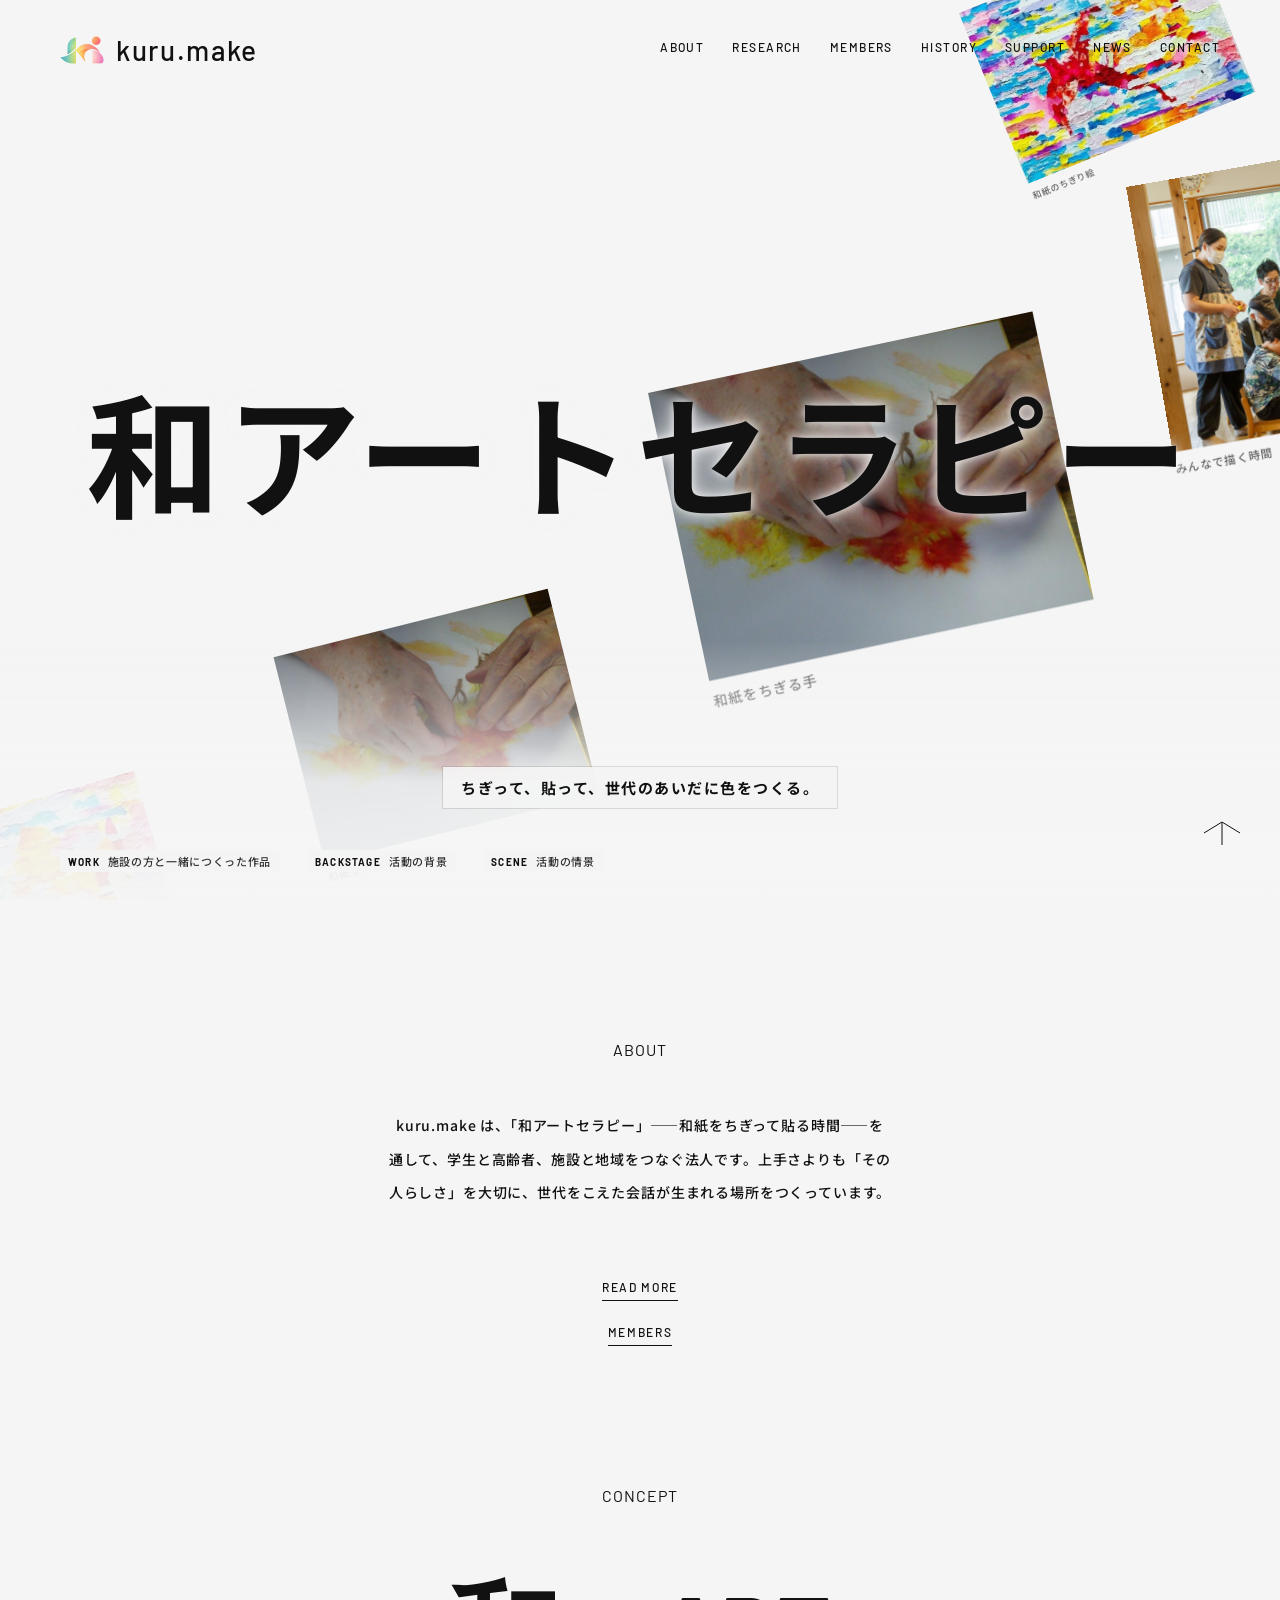
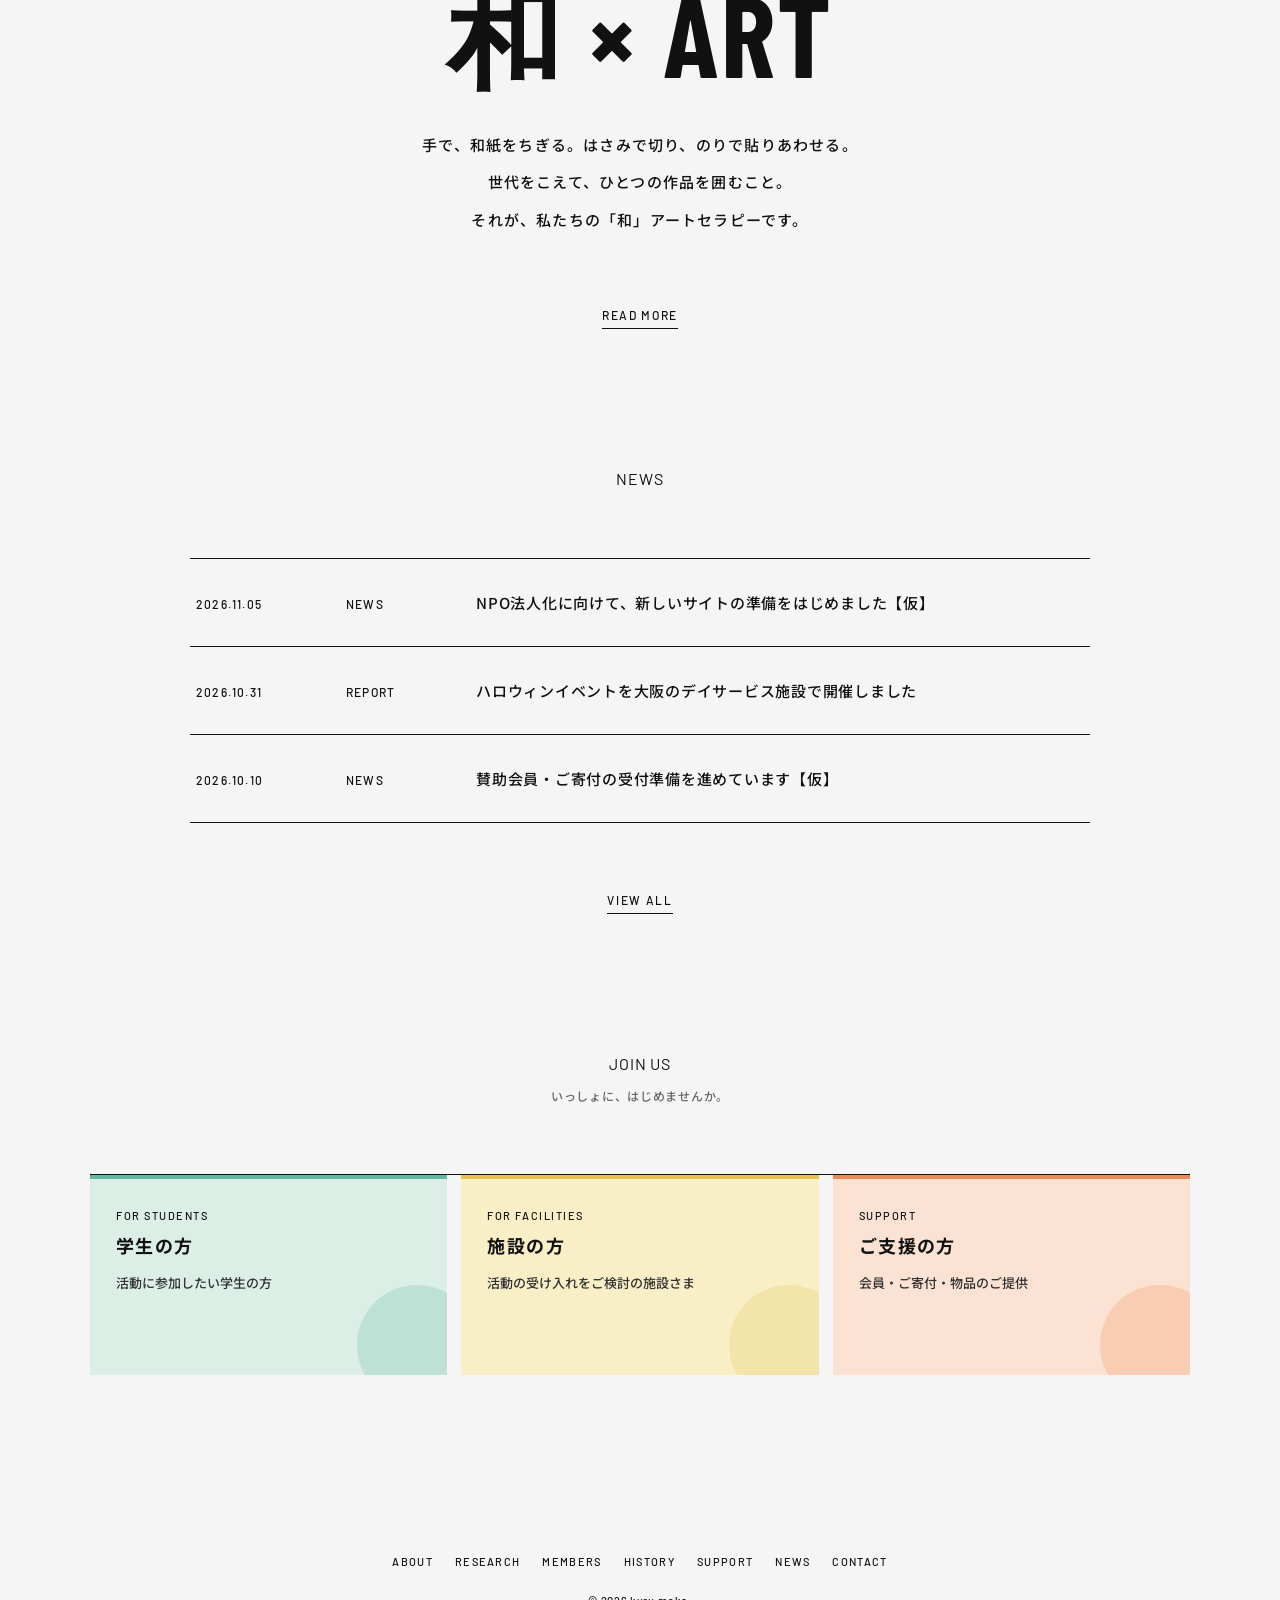
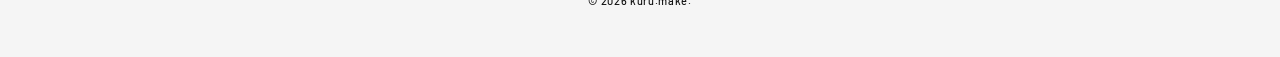
==== index.html @ 29e06da3 "トップ背景の流れる画像を3枚の写真に差し替え Co-Authored-By: Claude Sonnet 5.5 <noreply@anthropic.com>" ====
<!doctype html>
<html lang="ja">
<head>
<meta charset="utf-8">
<link rel="icon" href="assets/favicon.png" type="image/png">
<link rel="apple-touch-icon" href="assets/favicon.png">
<meta name="viewport" content="width=device-width,initial-scale=1">
<meta name="robots" content="noindex">
<title>kuru.make｜和アートセラピー</title>
<meta name="description" content="kuru.make（試作・別案）トップページ">
<link rel="preconnect" href="https://fonts.googleapis.com">
<link rel="preconnect" href="https://fonts.gstatic.com" crossorigin>
<link href="https://fonts.googleapis.com/css2?family=Barlow+Condensed:wght@700&family=Noto+Sans+JP:wght@400;500;700&family=Barlow:wght@400;500;700&display=swap" rel="stylesheet">
<link rel="stylesheet" href="about.css?v=48">
</head>
<body data-page="top">

<div class="intro" id="intro" aria-hidden="true"></div>

<section class="top">
  <div class="flow" id="flow" aria-hidden="true"></div>
  <h1 class="top-mark">和アートセラピー</h1>
  <p class="top-sub"><span class="nb">ちぎって、</span><span class="nb">貼って、</span><span class="nb">世代のあいだに色をつくる。</span></p>
  <ul class="kinds" aria-label="背景の写真について">
    <li><b>WORK</b>施設の方と一緒につくった作品</li>
    <li><b>BACKSTAGE</b>活動の背景</li>
    <li><b>SCENE</b>活動の情景</li>
  </ul>
</section>

<section class="blk">
  <h2 class="lab">ABOUT</h2>
  <p class="lead">kuru.make は、「和アートセラピー」――和紙をちぎって貼る時間――を通して、学生と高齢者、施設と地域をつなぐ法人です。上手さよりも「その人らしさ」を大切に、世代をこえた会話が生まれる場所をつくっています。</p>
  <a class="more" href="about.html">READ MORE</a><a class="more" href="members.html" style="margin-top:24px">MEMBERS</a>
</section>

<section class="blk">
  <h2 class="lab">CONCEPT</h2>
  <div class="concept"><div class="big">和 × ART</div>
    <p><span class="nb">手で、</span><span class="nb">和紙をちぎる。</span><span class="nb">はさみで切り、</span><span class="nb">のりで貼りあわせる。</span><br><span class="nb">世代をこえて、</span><span class="nb">ひとつの作品を囲むこと。</span><br><span class="nb">それが、</span><span class="nb">私たちの「和」アートセラピーです。</span></p></div>
  <a class="more" href="about.html#mani">READ MORE</a>
</section>

<section class="blk">
  <h2 class="lab">NEWS</h2>
  <ul class="rows" data-render="news" data-limit="3" style="margin-top:70px"></ul>
  <a class="more" href="news.html">VIEW ALL</a>
</section>

<section class="blk">
  <h2 class="lab">JOIN US</h2><p class="note">いっしょに、はじめませんか。</p>
  <ul class="joins">
    <li><a href="support.html?t=student#contact"><small>FOR STUDENTS</small><b>学生の方</b><p>活動に参加したい学生の方</p></a></li>
    <li><a href="support.html?t=facility#contact"><small>FOR FACILITIES</small><b>施設の方</b><p>活動の受け入れをご検討の施設さま</p></a></li>
    <li><a href="support.html"><small>SUPPORT</small><b>ご支援の方</b><p>会員・ご寄付・物品のご提供</p></a></li>
  </ul>
</section>

<script src="site.js?v=13"></script>
<script src="flow.js?v=4"></script>
<script>
// イントロ：文字がひとつずつ現れる（はじめの1回だけ。動きを減らす設定のときは出さない）
(function(){
  var el=document.getElementById('intro'),seen=false;
  try{seen=sessionStorage.getItem('km-intro')==='1'}catch(e){}
  if(seen||matchMedia('(prefers-reduced-motion:reduce)').matches){el.remove();return}
  var s='ART OF CONNECTING';
  el.innerHTML=s.split('').map(function(c,i){return '<span style="animation-delay:'+(i*0.06)+'s">'+(c===' '?'&nbsp;':c)+'</span>'}).join('');
  setTimeout(function(){el.classList.add('done');try{sessionStorage.setItem('km-intro','1')}catch(e){}},2000);
  setTimeout(function(){el.remove()},3000);
})();
</script>
</body>
</html>
---- about.css ----
/* pool-inc.net/about の構成・レイアウトを参考にしたオリジナル試作（文章・画像・ロゴは流用なし） */
:root{
  --bg:#f5f5f5; --ink:#111; --line:#111; --mute:#666;
  --en:"Barlow Condensed","Arial Narrow",sans-serif;
  --ja:"Noto Sans JP","Hiragino Sans",sans-serif;
  --lat:"Barlow","Helvetica Neue",Arial,sans-serif;
}
*{box-sizing:border-box;margin:0;padding:0}
html{scroll-behavior:smooth}
body{background:var(--bg);color:var(--ink);font-family:var(--ja);font-weight:500;-webkit-font-smoothing:antialiased}
a{color:inherit;text-decoration:none}
ul{list-style:none}
img{display:block}

/* header */
.hd{position:fixed;inset:0 0 auto 0;z-index:20;display:flex;align-items:center;justify-content:space-between;padding:28px 60px;pointer-events:none}
.hd>*{pointer-events:auto}
.hd-logo{display:flex;align-items:center;gap:12px;font-family:var(--lat);font-weight:500;font-size:28px;letter-spacing:.06em}
.hd-logo img{width:44px;height:44px;object-fit:contain}
.hd-nav{display:flex;gap:40px;font-family:var(--lat);font-size:12px;letter-spacing:.12em;transition:opacity .3s}
.hd-nav a{padding-bottom:6px;border-bottom:1px solid transparent}
.hd-nav a.is-on{border-color:var(--ink)}
.hd-nav .sub{margin-left:30px}
.hd-burger{display:none;width:40px;height:20px;background:none;border:0;position:relative;cursor:pointer}
.hd-burger i{position:absolute;left:0;right:0;height:1px;background:var(--ink);transition:transform .3s}
.hd-burger i:nth-child(1){top:4px}.hd-burger i:nth-child(2){top:12px}
.hd-burger[aria-expanded=true] i:nth-child(1){transform:translateY(4px) rotate(14deg)}
.hd-burger[aria-expanded=true] i:nth-child(2){transform:translateY(-4px) rotate(-14deg)}
.hd.scrolled .hd-nav{opacity:0;pointer-events:none}
.hd.scrolled .hd-burger{display:block}
.drawer{position:fixed;inset:0;z-index:15;background:var(--bg);display:flex;flex-direction:column;justify-content:center;align-items:center;gap:26px;font-family:var(--en);font-size:44px;letter-spacing:.06em}
.drawer[hidden]{display:none}

/* hero */
.hero{padding:210px 0 120px 210px;max-width:1400px}
.hero-en{font-family:var(--en);font-weight:700;font-size:clamp(64px,10vw,140px);line-height:1.05;letter-spacing:.02em}
.hero-ja{margin-top:56px;font-size:clamp(22px,2.6vw,36px);font-weight:700;line-height:1.95;letter-spacing:.06em}

/* manifesto + venn */
.mani{position:relative;display:flex;padding:60px 0 160px 210px;gap:40px}
.mani-text{width:min(520px,46%);font-size:15px;line-height:2.45;letter-spacing:.06em}
.mani-text p{margin-bottom:2.45em}
.mani-text .sign{margin-top:3em;font-family:var(--lat)}
.venn{position:sticky;top:18vh;align-self:flex-start;width:min(440px,36vw);margin-top:20px}
.venn svg{width:100%;height:auto;overflow:visible}
.c{fill:none;stroke:var(--ink);stroke-width:1;stroke-dasharray:1;stroke-dashoffset:1;transform-origin:center;transform-box:fill-box}
.t{font-family:var(--lat);font-size:11px;letter-spacing:.1em;fill:var(--ink);opacity:0}

/* blocks */
.blk{padding:100px 90px 40px}
.lab{font-family:var(--lat);font-weight:400;font-size:16px;letter-spacing:.06em;text-align:center}
.note{text-align:center;font-size:12px;color:var(--mute);margin-top:14px;letter-spacing:.06em}

.logos{max-width:900px;margin:70px auto 0;display:grid;grid-template-columns:repeat(4,1fr);gap:50px 20px}
.logos li{height:70px;display:flex;align-items:center;justify-content:center;text-align:center;font-weight:700;font-size:13px;line-height:1.6;letter-spacing:.05em}

.mem{margin:80px auto 0;max-width:1150px;display:grid;grid-template-columns:repeat(3,1fr);gap:70px 100px}
.ph{aspect-ratio:8/5;background:
  radial-gradient(circle at 28% 40%,var(--a) 0 22%,transparent 23%),
  radial-gradient(circle at 70% 60%,var(--b) 0 26%,transparent 27%),#e9e9e9}
.mem .ja{margin-top:34px;font-size:20px;letter-spacing:.08em;font-weight:400}
.mem .en{margin-top:8px;font-family:var(--lat);font-size:15px;letter-spacing:.06em}
.mem .role{margin-top:22px;font-family:var(--lat);font-size:11px}
.tags{margin-top:18px;display:flex;gap:8px;flex-wrap:wrap}
.tags span{background:#fff;padding:3px 6px;font-family:var(--lat);font-size:11px;letter-spacing:.06em}

.sub-lab{margin:120px 0 0;font-family:var(--lat);font-weight:400;font-size:13px;letter-spacing:.1em;text-align:center}
.adv{margin:50px auto 0;max-width:1150px;display:grid;grid-template-columns:repeat(3,1fr);gap:40px 100px}
.adv .ja{font-size:18px;font-weight:400;letter-spacing:.08em}
.adv .en{margin-top:6px;font-family:var(--lat);font-size:14px}
.adv .role{margin-top:14px;font-family:var(--lat);font-size:11px}

.ft{padding:140px 60px 50px;text-align:center;font-family:var(--lat);font-size:11px;letter-spacing:.06em}
.totop{position:fixed;right:40px;bottom:50px;z-index:10;color:var(--ink)}

/* tablet / phone */
@media (max-width:900px){
  .hd{padding:18px 20px}
  .hd-logo{font-size:22px}.hd-logo img{width:34px;height:34px}
  .hd-nav{display:none}.hd-burger{display:block}
  .hero{padding:140px 20px 70px}
  .hero-ja{margin-top:36px;line-height:1.9}
  .mani{display:block;padding:20px 20px 100px}
  .mani-text{width:100%;font-size:14px;line-height:2.3}
  .venn{position:sticky;top:auto;bottom:0;width:150px;height:auto;margin:0 0 0 auto;z-index:1;pointer-events:none;opacity:.9}
  .blk{padding:70px 20px 20px}
  .logos{grid-template-columns:repeat(2,1fr);gap:30px 10px;margin-top:40px}
  .mem{grid-template-columns:1fr;gap:50px;margin-top:50px}
  .adv{grid-template-columns:1fr;gap:30px}
  .totop{right:16px;bottom:24px}
}
@media (prefers-reduced-motion:reduce){html{scroll-behavior:auto}}

/* ===== 他ページ共通 ===== */
.page-head{padding:210px 0 70px 210px}
.page-head h1{font-family:var(--en);font-weight:700;font-size:clamp(56px,8vw,120px);line-height:1.05;letter-spacing:.02em}
.page-head p{margin-top:36px;font-size:clamp(16px,1.6vw,22px);font-weight:700;line-height:2;letter-spacing:.06em}
.wrap{padding:40px 90px 60px}
.lead{max-width:640px;margin:0 auto;text-align:center;font-size:14px;line-height:2.4;letter-spacing:.06em}

/* トップ：イントロ */
.intro{position:fixed;inset:0;z-index:50;background:var(--bg);display:flex;align-items:center;justify-content:center;transition:opacity .6s .2s,visibility 0s .8s}
.intro.done{opacity:0;visibility:hidden;pointer-events:none}
.intro span{font-family:var(--en);font-weight:700;font-size:clamp(28px,5vw,56px);letter-spacing:.12em;display:inline-block;opacity:0;transform:translateY(12px);animation:in .5s forwards}
@keyframes in{to{opacity:1;transform:none}}
.vis{margin:20px 90px 0;height:min(56vh,520px);background:
  radial-gradient(circle at 18% 30%,rgba(140,203,192,.9) 0 18%,transparent 19%),
  radial-gradient(circle at 42% 62%,rgba(236,226,140,.9) 0 20%,transparent 21%),
  radial-gradient(circle at 66% 36%,rgba(246,163,107,.9) 0 17%,transparent 18%),
  radial-gradient(circle at 84% 66%,rgba(243,161,179,.9) 0 19%,transparent 20%),#ececec}
.more{display:block;margin:60px auto 0;width:max-content;font-family:var(--lat);font-size:12px;letter-spacing:.14em;padding-bottom:6px;border-bottom:1px solid var(--ink)}

/* カード一覧（WORKS風） */
.filter{display:flex;gap:10px;justify-content:center;flex-wrap:wrap;margin-bottom:60px}
.filter button{background:none;border:0;font-family:var(--lat);font-size:12px;letter-spacing:.12em;padding:4px 10px;cursor:pointer;color:var(--mute);border-bottom:1px solid transparent}
.filter button.is-on{color:var(--ink);border-color:var(--ink)}
.cards{max-width:1150px;margin:0 auto;display:grid;grid-template-columns:repeat(3,1fr);gap:70px 60px}
.card[hidden]{display:none}
.card .c-t{margin-top:24px;font-size:16px;font-weight:500;letter-spacing:.06em;line-height:1.7}
.c-m{margin-top:8px;font-size:12px;color:var(--mute);letter-spacing:.06em;line-height:1.7}
.card .tags{margin-top:14px}

/* お知らせ（ブログ風の行） */
.rows{max-width:900px;margin:0 auto;border-top:1px solid var(--ink)}
.rows li{border-bottom:1px solid var(--ink)}
.rows a{display:grid;grid-template-columns:130px 110px 1fr;gap:20px;padding:30px 6px;align-items:baseline;font-size:15px;letter-spacing:.05em;line-height:1.8}
.n-d,.n-c{font-family:var(--lat);font-size:12px;letter-spacing:.1em}
.rows a:hover .n-t{text-decoration:underline;text-underline-offset:5px}

/* レポート */
.reps{max-width:1000px;margin:0 auto;display:grid;gap:80px}
.rep a{display:grid;grid-template-columns:1fr 1fr;gap:50px;align-items:center}
.rep .c-t{margin-top:10px;font-size:20px;font-weight:500;letter-spacing:.06em;line-height:1.6}
.rep-x{margin-top:18px;font-size:13px;line-height:2.1;letter-spacing:.05em}

/* SUPPORT：色帯＋アコーディオン */
.strip{display:flex;gap:40px;overflow-x:auto;padding:0 90px 20px;scroll-snap-type:x proximity;scrollbar-width:none}
.strip::-webkit-scrollbar{display:none}
.strip .ph{flex:0 0 clamp(240px,28vw,380px);aspect-ratio:3/2;scroll-snap-align:start}
.strip .ph:nth-child(even){margin-top:50px}
.acc{max-width:1010px;margin:70px auto 0;border-top:1px solid var(--ink)}
.acc>li{border-bottom:1px solid var(--ink)}
.acc-h{width:100%;display:flex;justify-content:space-between;align-items:center;background:none;border:0;padding:52px 0;font:inherit;font-size:16px;letter-spacing:.08em;text-align:left;cursor:pointer;color:var(--ink)}
.acc-h i{position:relative;width:40px;height:40px;flex:none}
.acc-h i:before,.acc-h i:after{content:"";position:absolute;left:0;right:0;top:50%;height:1px;background:var(--ink);transition:transform .3s}
.acc-h i:after{transform:rotate(90deg)}
.is-open .acc-h i:after{transform:rotate(0)}
.acc-b{display:grid;grid-template-rows:0fr;transition:grid-template-rows .35s}
.acc-b>div{overflow:hidden}
.is-open .acc-b{grid-template-rows:1fr}
.acc-b p{padding:0 0 50px;font-size:14px;line-height:2.3;letter-spacing:.06em;max-width:760px}
.acc-b dl{display:grid;grid-template-columns:120px 1fr;gap:10px 20px;padding:0 0 50px;font-size:14px;line-height:2}
.acc-b dt{font-family:var(--lat);font-size:12px;letter-spacing:.1em}

/* CONTACT */
.chero{height:min(52vh,480px);background:
  radial-gradient(circle at 20% 70%,rgba(140,203,192,.85) 0 22%,transparent 23%),
  radial-gradient(circle at 50% 40%,rgba(236,226,140,.85) 0 24%,transparent 25%),
  radial-gradient(circle at 78% 65%,rgba(243,161,179,.85) 0 22%,transparent 23%),#ececec}
.info{max-width:900px;margin:0 auto;padding:100px 0 40px}
.info dl{display:grid;grid-template-columns:200px 1fr;gap:34px 20px;font-size:14px;line-height:2;letter-spacing:.06em}
.info dt{font-size:13px}
.map{margin:60px auto 0;max-width:1180px;height:360px;background:#e4e4e4;display:flex;align-items:center;justify-content:center;font-family:var(--lat);font-size:12px;letter-spacing:.12em;color:var(--mute)}
.form{max-width:760px;margin:0 auto;padding:110px 0 40px}
.form label{display:block;margin-top:40px;font-size:13px;letter-spacing:.08em}
.form input,.form select,.form textarea{display:block;width:100%;margin-top:12px;padding:14px 0;background:none;border:0;border-bottom:1px solid var(--ink);font:inherit;font-size:15px;color:var(--ink);border-radius:0}
.form textarea{height:170px;resize:vertical}
.form button{display:block;margin:60px auto 0;background:var(--ink);color:#fff;border:0;padding:18px 80px;font:inherit;font-size:13px;letter-spacing:.14em;cursor:pointer}
.form .fn{margin-top:20px;text-align:center;font-size:12px;color:var(--mute)}

@media (max-width:900px){
  .page-head{padding:130px 20px 40px}
  .wrap{padding:20px 20px 40px}
  .vis{margin:10px 20px 0;height:40vh}
  .cards{grid-template-columns:1fr;gap:50px}
  .rows a{grid-template-columns:1fr auto;gap:6px 14px;padding:22px 2px}
  .n-t{grid-column:1/-1}
  .rep a{grid-template-columns:1fr;gap:20px}
  .strip{padding:0 20px 20px;gap:20px}
  .acc-h{padding:32px 0;font-size:15px}
  .acc-b dl{grid-template-columns:1fr}
  .info{padding:60px 0 20px}.info dl{grid-template-columns:1fr;gap:4px}.info dd{margin-bottom:22px}
  .map{height:240px}
}

/* ===== TOP：背景に流れる写真 ===== */
.top{position:relative;height:100vh;min-height:560px;overflow:hidden}
.flow{position:absolute;inset:0}
.fl{position:absolute;left:0;top:0;width:clamp(200px,24vw,340px);will-change:transform;transform-origin:center}
.fl .ph,.fl img{width:100%;aspect-ratio:4/3;object-fit:cover;display:block}
.fl img{background:#e9e9e9}
.fl figcaption{margin-top:8px;font-size:11px;letter-spacing:.08em;color:var(--mute)}
.fl-tag{position:absolute;left:8px;top:8px;font-family:var(--lat);font-size:10px;letter-spacing:.14em;background:#fff;padding:2px 6px}
.fl-scene{width:clamp(220px,27vw,380px)}
.fl-backstage{width:clamp(170px,20vw,280px)}
.top-mark{position:absolute;left:0;right:0;top:50%;transform:translateY(-50%);text-align:center;z-index:2;
  font-family:var(--lat);font-weight:700;font-size:clamp(56px,13.5vw,200px);line-height:1;letter-spacing:.01em;pointer-events:none}
.top-mark span{color:#f26a45}
.top-sub{position:absolute;left:0;right:0;bottom:92px;text-align:center;z-index:2;font-size:clamp(12px,1.2vw,15px);font-weight:700;letter-spacing:.1em;padding:0 20px}
.kinds{position:absolute;left:60px;bottom:28px;z-index:2;display:flex;gap:28px;flex-wrap:wrap;font-size:11px;letter-spacing:.06em;color:var(--mute)}
.kinds b{display:inline-block;margin-right:8px;font-family:var(--lat);font-size:10px;letter-spacing:.12em;color:var(--ink)}
.top+.blk{padding-top:140px}
.blk .more{margin-top:70px}
@media (max-width:900px){
  .kinds{left:20px;right:20px;bottom:20px;gap:6px 18px}
  .top-sub{bottom:100px}
}
.lab+.lead{margin-top:50px}
/* TOPの大見出しを和文に */
.top-mark{font-family:var(--ja);font-weight:700;font-size:clamp(36px,10.5vw,150px);letter-spacing:.04em}

/* ===== 追加：ナビ・目次・仲間・研究・あゆみ・活動の流れ ===== */
.hd-nav{gap:26px}.hd-nav .sub{margin-left:0}.hd-nav .sub:first-of-type{margin-left:18px}
.toc{max-width:1150px;margin:0 auto 40px;padding:0 90px;display:grid;grid-template-columns:repeat(3,1fr);border-top:1px solid var(--ink)}
.toc a{display:flex;align-items:baseline;gap:12px;padding:22px 6px;border-bottom:1px solid var(--ink);font-family:var(--lat);font-size:13px;letter-spacing:.1em;flex-wrap:wrap}
.toc a b{font-weight:500;font-size:11px}.toc a small{font-family:var(--ja);font-size:12px;color:var(--mute);margin-left:auto}
.toc a:hover{background:#fff}
.msec{padding-top:110px}
.msec .more{margin-top:40px}

.offs{max-width:1150px;margin:70px auto 0;border-top:1px solid var(--ink)}
.off{display:grid;grid-template-columns:340px 1fr;gap:60px;padding:56px 0;border-bottom:1px solid var(--ink)}
.off-ph img,.off-ph .portrait{width:100%;aspect-ratio:4/5;object-fit:cover;background:#e9e9e9}
.portrait{position:relative;display:block}
.portrait .req{position:absolute;inset:auto 0 0 0;padding:14px;background:rgba(255,255,255,.82);font-family:var(--lat);font-size:11px;letter-spacing:.1em;line-height:1.7;text-align:center}
.portrait .req b{display:inline-block;margin-top:4px;padding:1px 8px;background:var(--ink);color:#fff;font-weight:500}
.off-role{font-family:var(--lat);font-size:12px;letter-spacing:.12em}
.off-role span{display:inline-block;margin-right:12px;padding:3px 10px;background:var(--ink);color:#fff;font-family:var(--ja);font-weight:700;letter-spacing:.1em}
.off-name{margin-top:22px;font-size:clamp(26px,3vw,38px);font-weight:700;letter-spacing:.1em;line-height:1.3}
.off-name small{display:block;margin-top:8px;font-size:12px;font-weight:500;color:var(--mute);letter-spacing:.14em}
.off-aff{margin-top:16px;font-size:13px;color:var(--mute);line-height:1.9;letter-spacing:.05em}
.off-bio{margin-top:28px;font-size:14px;line-height:2.2;letter-spacing:.05em}
.off-bio p+p{margin-top:.6em}
.off-msg{margin-top:28px;padding:20px 24px;background:#fff;font-size:14px;line-height:2.1;letter-spacing:.05em}
.off-msg b{display:block;margin-bottom:6px;font-family:var(--lat);font-size:11px;letter-spacing:.14em}
.off-st{margin-top:18px;display:flex;gap:10px;flex-wrap:wrap}
.off-st span{padding:3px 10px;border:1px dashed #c0392b;color:#c0392b;font-size:11px;letter-spacing:.06em}
.off-lead .off-name{font-size:clamp(32px,3.8vw,48px)}

.facs{max-width:1150px;margin:70px auto 0;display:grid;grid-template-columns:repeat(3,1fr);gap:60px}
.fac .ph,.fac img{width:100%;aspect-ratio:3/2;object-fit:cover}
.fac-k{margin-top:22px;font-family:var(--lat);font-size:11px;letter-spacing:.12em}
.fac h3{margin-top:8px;font-size:17px;font-weight:700;line-height:1.6;letter-spacing:.06em}
.fac-m{margin-top:8px;font-size:12px;color:var(--mute);letter-spacing:.05em}
.fac-n{margin-top:14px;font-size:13px;line-height:2;letter-spacing:.05em}

.stus{max-width:1150px;margin:70px auto 0;display:grid;grid-template-columns:repeat(5,1fr);gap:50px 30px}
.stu{text-align:center}
.stu .av{display:flex;align-items:center;justify-content:center;width:110px;height:110px;margin:0 auto;border-radius:50%;object-fit:cover;
  background:radial-gradient(circle at 30% 35%,var(--a) 0 40%,transparent 41%),radial-gradient(circle at 70% 65%,var(--b) 0 45%,transparent 46%),#eee;
  font-family:var(--lat);font-weight:700;font-size:26px;letter-spacing:.06em}
.stu h3{margin-top:20px;font-size:17px;font-weight:700;letter-spacing:.1em}
.stu-u{margin-top:6px;font-size:11px;color:var(--mute);line-height:1.7}
.stu-f{margin-top:12px}.stu-f span{padding:2px 8px;background:#fff;font-size:11px;letter-spacing:.06em}
.stu-w{margin-top:12px;font-size:12px;line-height:1.9;color:#333;letter-spacing:.04em}

/* 研究・実績 */
.facts{max-width:1000px;margin:60px auto 0;display:grid;gap:0;border-top:1px solid var(--ink)}
.facts dl{display:grid;grid-template-columns:160px 1fr;gap:20px;padding:26px 4px;border-bottom:1px solid var(--ink);font-size:14px;line-height:2.1;letter-spacing:.05em}
.facts dt{font-family:var(--lat);font-size:12px;letter-spacing:.12em;padding-top:3px}
.efx{max-width:1000px;margin:60px auto 0;display:grid;grid-template-columns:repeat(2,1fr);gap:50px 60px}
.efx li b{display:block;font-size:17px;letter-spacing:.06em;line-height:1.7}
.efx li p{margin-top:10px;font-size:13px;line-height:2.1;letter-spacing:.05em}
.efx li i{display:block;font:700 12px var(--lat);letter-spacing:.14em;margin-bottom:10px;font-style:normal}
.callout{max-width:1000px;margin:80px auto 0;padding:34px 38px;background:#fff;font-size:14px;line-height:2.3;letter-spacing:.05em}
.callout b{font-size:16px}
.nums{max-width:1000px;margin:60px auto 0;display:grid;grid-template-columns:repeat(4,1fr);border-top:1px solid var(--ink);border-bottom:1px solid var(--ink)}
.nums li{padding:34px 10px;text-align:center;border-left:1px solid var(--ink)}
.nums li:first-child{border-left:0}
.nums b{display:block;font:700 60px/1 var(--en);letter-spacing:.02em}
.nums span{display:block;margin-top:12px;font-size:12px;letter-spacing:.06em}
.nums small{display:block;margin-top:4px;font-size:10px;color:var(--mute)}
.paper{max-width:1000px;margin:60px auto 0;font-size:14px;line-height:2.1;letter-spacing:.05em}
.paper a{border-bottom:1px solid var(--ink)}
.tbl{max-width:1000px;margin:60px auto 0;border-collapse:collapse;width:100%;font-size:14px}
.tbl th,.tbl td{padding:22px 8px;border-bottom:1px solid var(--ink);text-align:left;letter-spacing:.05em;line-height:1.8}
.tbl th{font-family:var(--lat);font-size:11px;letter-spacing:.12em;font-weight:500}
.tbl thead th{border-top:1px solid var(--ink)}

/* 活動の流れ・声・あゆみ */
.flowsteps{max-width:1150px;margin:70px auto 0;display:grid;grid-template-columns:repeat(4,1fr);border-top:1px solid var(--ink)}
.flowsteps li{padding:34px 26px 40px 0;border-bottom:1px solid var(--ink)}
.flowsteps i{display:block;font:700 44px/1 var(--en);font-style:normal}
.flowsteps b{display:block;margin-top:18px;font-size:17px;letter-spacing:.1em}
.flowsteps p{margin-top:10px;font-size:13px;line-height:2.1;letter-spacing:.05em}
.voices{max-width:1150px;margin:70px auto 0;display:grid;grid-template-columns:repeat(3,1fr);gap:60px}
.voices blockquote{font-size:15px;line-height:2.2;letter-spacing:.05em;font-weight:500}
.voices cite{display:block;margin-top:16px;font-style:normal;font-size:12px;color:var(--mute);letter-spacing:.06em}
.voices .vl{display:block;margin-bottom:14px;font:700 11px var(--lat);letter-spacing:.14em}
.ptabs{display:flex;gap:10px;justify-content:center;flex-wrap:wrap;margin:60px 0 10px}
.ptabs button{background:none;border:0;border-bottom:1px solid transparent;padding:6px 14px;font:inherit;font-size:15px;letter-spacing:.1em;color:var(--mute);cursor:pointer}
.ptabs button small{display:block;font-family:var(--lat);font-size:10px;letter-spacing:.12em}
.ptabs button.is-on{color:var(--ink);border-color:var(--ink)}
.pmonths{max-width:900px;margin:40px auto 0;border-top:1px solid var(--ink)}
.pmonths li{display:grid;grid-template-columns:90px 90px 1fr;gap:20px;padding:30px 6px;border-bottom:1px solid var(--ink);align-items:baseline}
.pmonths .pm{font:700 28px/1 var(--en)}
.pmonths .pt{font-family:var(--lat);font-size:11px;letter-spacing:.1em}
.pmonths strong{display:block;font-size:16px;letter-spacing:.06em}
.pmonths p{margin-top:8px;font-size:13px;line-height:2;color:#333;letter-spacing:.04em}
.joins{max-width:1150px;margin:70px auto 0;display:grid;grid-template-columns:repeat(3,1fr);border-top:1px solid var(--ink)}
.joins a{display:block;padding:34px 24px 40px 0;border-bottom:1px solid var(--ink)}
.joins small{font-family:var(--lat);font-size:11px;letter-spacing:.14em}
.joins b{display:block;margin-top:10px;font-size:18px;letter-spacing:.08em}
.joins p{margin-top:10px;font-size:13px;line-height:2;color:#333}
.joins a:hover{background:#fff}
.concept{max-width:900px;margin:70px auto 0;text-align:center}
.concept .big{font:700 clamp(54px,9vw,120px)/1 var(--en);letter-spacing:.02em}
.concept p{margin-top:36px;font-size:15px;line-height:2.5;letter-spacing:.08em}
.sym{max-width:900px;margin:70px auto 0;display:grid;grid-template-columns:200px 1fr;gap:50px;align-items:center}
.sym img{width:200px;height:auto}
.sym p{font-size:14px;line-height:2.3;letter-spacing:.05em}
.fsec{display:none;margin-top:40px;padding:30px 0 0;border-top:1px solid var(--ink)}
.fsec.on{display:block}
.fsec h3{font-size:14px;letter-spacing:.1em;font-weight:700}
.form .row2{display:grid;grid-template-columns:1fr 1fr;gap:0 30px}
.form .chk{display:flex;flex-wrap:wrap;gap:12px 24px;margin-top:14px;font-size:14px}
.form .chk label{margin:0;display:flex;align-items:center;gap:8px;font-size:14px;letter-spacing:.04em}
.form .chk input{display:inline-block;width:auto;margin:0;padding:0}
.form .agree{display:flex;align-items:center;gap:10px;margin-top:40px;font-size:13px}
.form .agree input{width:auto;margin:0;display:inline-block}
.form .priv{margin-top:40px;padding:22px 24px;background:#fff;font-size:12px;line-height:2;color:#333}
.ft .fl2{display:flex;gap:22px;justify-content:center;flex-wrap:wrap;margin-bottom:26px;font-size:11px;letter-spacing:.12em}

@media (max-width:900px){
  .toc{padding:0 20px;grid-template-columns:1fr}
  .msec{padding-top:70px}
  .off{grid-template-columns:1fr;gap:26px;padding:40px 0}
  .off-ph{max-width:300px}
  .facs{grid-template-columns:1fr;gap:44px;margin-top:44px}
  .stus{grid-template-columns:repeat(2,1fr);gap:40px 10px;margin-top:44px}
  .efx{grid-template-columns:1fr;gap:36px}
  .facts dl{grid-template-columns:1fr;gap:2px}
  .nums{grid-template-columns:repeat(2,1fr)}.nums li:nth-child(3){border-left:0}.nums li:nth-child(n+3){border-top:1px solid var(--ink)}
  .tbl{font-size:12px}
  .flowsteps{grid-template-columns:1fr 1fr}
  .voices{grid-template-columns:1fr;gap:40px}
  .pmonths li{grid-template-columns:60px 1fr;gap:6px 12px}.pmonths li>div{grid-column:1/-1}
  .joins{grid-template-columns:1fr}
  .sym{grid-template-columns:1fr;gap:20px}.sym img{width:130px}
  .form .row2{grid-template-columns:1fr}
}

.off-duty{margin-top:26px;padding-top:22px;border-top:1px solid var(--ink)}
.off-duty b{display:block;font-family:var(--lat);font-size:11px;letter-spacing:.14em;margin-bottom:10px}
.off-duty ul{list-style:none}
.off-duty li{position:relative;padding-left:1.3em;font-size:14px;line-height:2.1;letter-spacing:.05em}
.off-duty li:before{content:"";position:absolute;left:.2em;top:1.05em;width:6px;height:6px;border-radius:50%;background:var(--ink)}

.off-paper{margin-top:22px;padding:18px 22px;background:#fff;font-size:13px;line-height:2;letter-spacing:.04em}
.off-paper b{display:block;font-family:var(--lat);font-size:11px;letter-spacing:.14em;margin-bottom:6px}
.off-paper a{display:block;border-bottom:1px solid var(--ink);padding-bottom:6px}
.off-paper a span{display:inline-block;margin-left:10px;font-family:var(--lat);font-size:11px;letter-spacing:.1em}

/* ===== 四季の色（ロゴの淡い四季色）：JOIN US・目次のハイライト ===== */
:root{--sp:#dcefe7;--sp2:#bfe3d6;--su:#f8efc6;--su2:#f1e08f;--au:#fbe2d2;--au2:#f6c3a2;--wi:#f9e0ea;--wi2:#f2b9d0}
.joins{gap:0}
.joins li{border-left:0}
.joins a{position:relative;padding:34px 24px 42px;background:var(--c);transition:background .5s,transform .5s;overflow:hidden}
.joins a:before{content:"";position:absolute;left:0;top:0;right:0;height:4px;background:var(--h)}
.joins a:after{content:"";position:absolute;right:-30px;bottom:-30px;width:120px;height:120px;border-radius:50%;background:var(--h);opacity:.25;transition:transform .6s,opacity .6s}
.joins a:hover{background:var(--c2)}
.joins a:hover:after{transform:scale(1.5);opacity:.4}
.joins li:nth-child(1) a{--c:var(--sp);--c2:var(--sp2);--h:#63b8a5}
.joins li:nth-child(2) a{--c:var(--su);--c2:var(--su2);--h:#e2c350}
.joins li:nth-child(3) a{--c:var(--au);--c2:var(--au2);--h:#ee8a56}
.joins li:nth-child(4) a{--c:var(--wi);--c2:var(--wi2);--h:#e98cb5}
.joins small,.joins b,.joins p{position:relative;z-index:1}
.toc a:nth-child(4n+1):hover{background:var(--sp)}
.toc a:nth-child(4n+2):hover{background:var(--su)}
.toc a:nth-child(4n+3):hover{background:var(--au)}
.toc a:nth-child(4n):hover{background:var(--wi)}
@media (max-width:900px){.joins{gap:12px}}

/* ===== TOP：流れる写真の上でも読めるように、文字の下地をつくる ===== */
.top:after{content:"";position:absolute;left:0;right:0;bottom:0;height:min(34vh,260px);z-index:1;pointer-events:none;
  background:linear-gradient(180deg,rgba(245,245,245,0),rgba(245,245,245,.88) 55%,rgba(245,245,245,.96))}
.top-sub{z-index:3;left:50%;right:auto;transform:translateX(-50%);width:max-content;max-width:calc(100% - 32px);padding:8px 18px;
  background:rgba(245,245,245,.92);box-shadow:0 0 0 1px rgba(17,17,17,.12);text-align:center;line-height:1.7}
.kinds{z-index:3}
.kinds li{padding:3px 8px;background:rgba(245,245,245,.94)}
.kinds{color:#333}
.top-mark{text-shadow:0 0 24px rgba(245,245,245,.95),0 0 8px rgba(245,245,245,.9)}
@media (max-width:900px){
  .top-sub{bottom:112px;font-size:12px;white-space:normal;width:auto;left:16px;right:16px;transform:none;padding:8px 12px}
  .kinds{gap:6px 6px}
  .kinds li{font-size:10.5px}
}

/* ===== 整理：2項目の目次／あゆみの季節色／SYMBOL の整え ===== */
.toc2{grid-template-columns:repeat(2,1fr);max-width:760px}
.toc2 a{padding:26px 8px}
.hd-nav{gap:38px}
.hd-nav .sub{margin-left:0}

/* HISTORY：季節ごとの色 */
.ptabs button{border:1px solid transparent;border-radius:99px;padding:8px 18px;transition:background .4s,color .4s}
.ptabs button[data-s=spring]{--c:var(--sp);--h:#63b8a5}.ptabs button[data-s=summer]{--c:var(--su);--h:#e2c350}
.ptabs button[data-s=autumn]{--c:var(--au);--h:#ee8a56}.ptabs button[data-s=winter]{--c:var(--wi);--h:#e98cb5}
.ptabs button[data-s=plum]{--c:#e4e8f8;--h:#9aa9dd}
.ptabs button{background:var(--c);color:var(--ink)}
.ptabs button.is-on{background:var(--c);border-color:var(--h);box-shadow:inset 0 -4px 0 var(--h)}
.ptabs button:not(.is-on){opacity:.62}
.ptabs button:hover{opacity:1}
.pmonths[data-s=spring]{--c:var(--sp);--h:#63b8a5}.pmonths[data-s=summer]{--c:var(--su);--h:#e2c350}
.pmonths[data-s=autumn]{--c:var(--au);--h:#ee8a56}.pmonths[data-s=winter]{--c:var(--wi);--h:#e98cb5}
.pmonths[data-s=plum]{--c:#e4e8f8;--h:#9aa9dd}
.pmonths{border-top:4px solid var(--h)}
.pmonths li{background:var(--c);padding-left:22px;padding-right:22px;border-bottom:1px solid rgba(17,17,17,.15)}
.pmonths .pt{display:inline-block;padding:2px 8px;background:#fff;align-self:start}

/* ABOUT：SYMBOL（画像と文章を中央にそろえる） */
.sym{max-width:none;margin:60px auto 0;grid-template-columns:auto minmax(0,520px);justify-content:center;gap:56px;align-items:center}
.sym img{width:170px;height:auto;max-width:none}
.sym p{font-size:14px;line-height:2.4;letter-spacing:.06em;text-align:left}
.concept+.lab{margin-top:140px}
@media (max-width:900px){
  .toc2{grid-template-columns:1fr}
  .sym{grid-template-columns:1fr;gap:24px;justify-items:center}
  .sym img{width:120px}
  .sym p{text-align:left}
  .ptabs{gap:8px}.ptabs button{padding:6px 12px;font-size:14px}
  .pmonths li{padding-left:14px;padding-right:14px}
}

/* 研究論文：カード型パネル */
.pidx{max-width:1000px;margin:50px auto 0;display:grid;grid-template-columns:repeat(2,1fr);gap:0;border-top:1px solid var(--ink)}
.pidx a{display:block;padding:20px 10px 22px 0;border-bottom:1px solid var(--ink);font-size:14px;line-height:1.8;letter-spacing:.05em;transition:background .4s,padding .4s}
.pidx a b{display:block;margin-bottom:4px;font-family:var(--lat);font-size:11px;letter-spacing:.14em}
.pidx li:nth-child(1) a:hover{background:var(--sp);padding-left:12px}
.pidx li:nth-child(2) a:hover{background:var(--su);padding-left:12px}
.pidx .soon{color:var(--mute)}
.pcard{max-width:1000px;margin:50px auto 0;display:grid;grid-template-columns:200px 1fr;background:#fff;border-top:4px solid #63b8a5;scroll-margin-top:100px}
.pcard-soon{border-top-color:#e2c350;opacity:.75}
.pc-side{padding:34px 24px;background:var(--sp);display:flex;flex-direction:column;gap:14px}
.pcard-soon .pc-side{background:var(--su)}
.pc-y{font:700 54px/1 var(--en)}
.pc-j{font-size:12px;line-height:1.8;letter-spacing:.05em}
.pc-t{margin-top:auto;font-family:var(--lat);font-size:10px;letter-spacing:.12em;color:#333}
.pc-main{padding:34px 40px 40px}
.pc-k{font-family:var(--lat);font-size:11px;letter-spacing:.16em}
.pc-main h3{margin-top:10px;font-size:clamp(18px,2vw,24px);line-height:1.7;letter-spacing:.06em}
.pc-main h3 small{display:block;font-size:13px;font-weight:500;color:var(--mute);margin-top:4px}
.pc-a{margin-top:12px;font-size:13px;letter-spacing:.05em}
.pc-d{margin-top:26px;display:grid;grid-template-columns:110px 1fr;gap:18px 20px;font-size:14px;line-height:2.1;letter-spacing:.04em;border-top:1px solid #ddd;padding-top:26px}
.pc-d dt{font-family:var(--ja);font-size:12px;font-weight:700;letter-spacing:.1em;padding-top:4px}
.pc-d ul{list-style:none}.pc-d li{position:relative;padding-left:1.2em}.pc-d li+li{margin-top:.4em}
.pc-d li:before{content:"";position:absolute;left:.1em;top:1.05em;width:6px;height:6px;border-radius:50%;background:#63b8a5}
.pc-n{margin-top:22px;font-size:11px;color:var(--mute);line-height:1.9}
.pc-btn{display:inline-flex;gap:10px;margin-top:24px;padding:14px 30px;background:var(--ink);color:#fff;font-size:13px;letter-spacing:.1em;transition:background .4s}
.pc-btn:hover{background:#2f9e86}
@media (max-width:900px){
  .pidx{grid-template-columns:1fr}
  .pcard{grid-template-columns:1fr}
  .pc-side{flex-direction:row;align-items:baseline;flex-wrap:wrap;padding:20px 22px;gap:6px 14px}
  .pc-y{font-size:40px}.pc-t{margin-top:0}
  .pc-main{padding:26px 22px 30px}
  .pc-d{grid-template-columns:1fr;gap:4px}.pc-d dd{margin-bottom:14px}
}

/* ===== ヘッダー：スクロール後は帯にして、ロゴだけ小さく。下の文字と重ならない ===== */
.hd{transition:padding .35s,background .35s,box-shadow .35s}
.hd.scrolled{pointer-events:auto;padding:10px 60px;background:rgba(245,245,245,.94);-webkit-backdrop-filter:blur(10px);backdrop-filter:blur(10px);box-shadow:0 1px 0 rgba(17,17,17,.12)}
.hd.scrolled .hd-logo span{display:none}
.hd.scrolled .hd-logo img{width:34px;height:34px}
@media (max-width:900px){
  .hd.scrolled{padding:8px 20px}
  .hd.scrolled .hd-logo img{width:30px;height:30px}
}
.sym-t p{font-size:14px;line-height:2.4;letter-spacing:.06em;text-align:left}
.sym-t p+p{margin-top:1.2em}

/* ABOUT：マニフェスト（見出し付き） */
.mani-text h2{margin:3.6em 0 1.3em;padding-top:1.4em;border-top:1px solid var(--ink);font-size:16px;font-weight:700;letter-spacing:.1em;line-height:1.8}
.mani-text h2:first-child{margin-top:0;border-top:0;padding-top:0}
.mani-text .ask{font-size:16px;font-weight:700;line-height:2.3}
.mani-text .mani-link a{border-bottom:1px solid var(--ink);padding-bottom:3px;font-size:13px;letter-spacing:.08em}
.mani-text .sign{margin-top:4em}
.mani-text{width:min(560px,48%)}
@media (max-width:900px){
  .mani-text{width:100%}
  .mani-text br{display:none}
  .mani-text h2{margin-top:3em}
}

/* ベン図：ラベルを2段（英字＋和文）に */
.t .en{font-family:var(--lat);font-size:10px;letter-spacing:.14em}
.t .ja{font-family:var(--ja);font-size:13px;font-weight:700;letter-spacing:.1em}
.t4 .en{font-size:11px;font-weight:500}
.t{transition:opacity .5s}
@media (max-width:900px){
  /* スマホ：文章の下に、そのまま中央に置く（空白を残さない） */
  .venn{position:static;width:min(300px,80%);margin:56px auto 0;opacity:1}
  .mani{padding-bottom:70px}
}
.mani-text h2 i{display:block;margin-bottom:8px;font:700 12px var(--lat);font-style:normal;letter-spacing:.16em}
.mani-text h2{font-size:18px}

/* ===== 装飾：背景の色・ちぎり紙の縁・和紙のにじみ ===== */
:root{--paper:#f6f3ec}
body{background:var(--paper);
  background-image:
    radial-gradient(circle at 12% 18%,rgba(99,184,165,.08) 0 18%,transparent 19%),
    radial-gradient(circle at 88% 42%,rgba(238,138,86,.07) 0 16%,transparent 17%),
    radial-gradient(circle at 20% 78%,rgba(233,140,181,.07) 0 15%,transparent 16%),
    radial-gradient(circle at 80% 92%,rgba(226,195,80,.09) 0 17%,transparent 18%);
  background-attachment:fixed}
.t-sp{--tint:#e8f4ee;--h:#63b8a5}.t-su{--tint:#fbf5d9;--h:#e2c350}.t-au{--tint:#fcebe0;--h:#ee8a56}.t-wi{--tint:#fbe8ef;--h:#e98cb5}
.tint{position:relative;background:var(--tint);margin-top:34px}
.tint:before{content:"";position:absolute;left:0;right:0;top:-17px;height:18px;background:var(--tint);
  -webkit-mask:url("data:image/svg+xml,%3Csvg xmlns='http://www.w3.org/2000/svg' viewBox='0 0 160 18' preserveAspectRatio='none'%3E%3Cpath d='M0 18 L0 9 Q8 3 16 8 T34 6 T50 10 T68 4 T86 9 T104 3 T122 8 T140 5 T160 9 L160 18Z'/%3E%3C/svg%3E") repeat-x left bottom/160px 18px;
  mask:url("data:image/svg+xml,%3Csvg xmlns='http://www.w3.org/2000/svg' viewBox='0 0 160 18' preserveAspectRatio='none'%3E%3Cpath d='M0 18 L0 9 Q8 3 16 8 T34 6 T50 10 T68 4 T86 9 T104 3 T122 8 T140 5 T160 9 L160 18Z'/%3E%3C/svg%3E") repeat-x left bottom/160px 18px}
.tint .lab:before{content:"";display:block;width:12px;height:12px;margin:0 auto 14px;border-radius:50%;background:var(--h)}
.tint:after{content:"";position:absolute;right:-60px;top:40px;width:220px;height:220px;border-radius:50%;background:var(--h);opacity:.12;pointer-events:none;z-index:0}
.tint>*{position:relative;z-index:1}
.mani.tint{margin-top:0}
.mani.tint:before{display:none}

/* ページ上部：四季の和紙のにじみ */
.page-head,.hero{position:relative;overflow:hidden}
.page-head:before,.hero:before{content:"";position:absolute;right:-4vw;top:60px;width:clamp(220px,34vw,520px);aspect-ratio:1;pointer-events:none;
  background:
    radial-gradient(circle at 30% 35%,rgba(99,184,165,.55) 0 28%,transparent 29%),
    radial-gradient(circle at 66% 30%,rgba(226,195,80,.55) 0 24%,transparent 25%),
    radial-gradient(circle at 70% 68%,rgba(238,138,86,.5) 0 26%,transparent 27%),
    radial-gradient(circle at 32% 72%,rgba(233,140,181,.55) 0 25%,transparent 26%);
  animation:blobs 18s ease-in-out infinite alternate;opacity:.75}
@keyframes blobs{from{transform:translate(0,0) rotate(0)}to{transform:translate(-14px,10px) rotate(12deg)}}
.page-head>*,.hero>*{position:relative;z-index:1}

/* ヘッダー下・フッターに四季の線 */
.ft{position:relative;background:linear-gradient(180deg,rgba(255,255,255,.6),transparent 40%)}
.ft:before{content:"";position:absolute;left:0;right:0;top:0;height:5px;background:linear-gradient(90deg,#63b8a5 0 25%,#e2c350 25% 50%,#ee8a56 50% 75%,#e98cb5 75%)}
.ft{margin-top:60px}

/* カード類を少し立体に */
.off-msg,.callout,.pcard,.off-paper{box-shadow:0 1px 0 rgba(17,17,17,.06),0 10px 26px -18px rgba(17,17,17,.35)}
@media (max-width:900px){
  .tint{margin-top:26px}
  .tint:after{width:150px;height:150px;right:-50px}
  .page-head:before,.hero:before{top:70px;right:-12vw;width:60vw;opacity:.6}
}
@media (prefers-reduced-motion:reduce){.page-head:before,.hero:before{animation:none}}
html,body{overflow-x:clip}

/* ===== 装飾をひかえめに：色をうすく、まばらに ===== */
body{background-image:
    radial-gradient(circle at 12% 18%,rgba(99,184,165,.04) 0 18%,transparent 19%),
    radial-gradient(circle at 88% 70%,rgba(233,140,181,.035) 0 16%,transparent 17%)}
.t-sp{--tint:#f1f8f4;--h:#63b8a5}.t-su{--tint:#fcf9e8;--h:#e2c350}.t-au{--tint:#fdf2e9;--h:#ee8a56}.t-wi{--tint:#fcf1f5;--h:#e98cb5}
.tint:after{opacity:.06}
.tint .lab:before{width:8px;height:8px;opacity:.7}
.page-head:before,.hero:before{opacity:.3;width:clamp(180px,26vw,380px)}
.ft:before{height:3px;opacity:.7}
.off-msg,.callout,.pcard,.off-paper{box-shadow:0 8px 22px -20px rgba(17,17,17,.3)}

/* トップは、装飾なし（以前の状態） */
body[data-page=top]{background:#f5f5f5;background-image:none}
body[data-page=top] .ft{margin-top:0;background:none}
body[data-page=top] .ft:before{display:none}
body[data-page=top] .tint{background:none;margin-top:0}
body[data-page=top] .tint:before,body[data-page=top] .tint:after{display:none}
body[data-page=top] .tint .lab:before{display:none}

/* ===== MEMBERS：括りごとに、ロゴの四季色で色分け（春→夏→秋→冬へ移ろう） ===== */
#directors{--tint:#e1f2ec;--h:#63b8a5}   /* 理事：春の青緑 */
#auditors{--tint:#edf3d8;--h:#a8c35a}    /* 監事：春から夏へ（若草） */
#advisors{--tint:#fbf3cb;--h:#e2c350}    /* 顧問：夏の黄 */
#facilities{--tint:#fde6d8;--h:#ee8a56}  /* 協力施設：秋のオレンジ */
#students{--tint:#fbe2ec;--h:#e98cb5}    /* 学生パートナー：冬のピンク */
#membership{--tint:#e7eaf8;--h:#9aa9dd}  /* 会員：春休みの淡い青 */
.msec.tint{margin-top:0;padding-bottom:90px}
.msec.tint:before{display:none}
.msec.tint+.msec.tint{margin-top:0}
.msec.tint:after{opacity:.1}
.msec .offs{border-top-color:var(--h)}
.msec .off{border-bottom-color:var(--h)}
.msec .off-role span{background:var(--h);color:#111}
.msec .off-msg,.msec .off-paper,.msec .fac,.msec .stu{background:rgba(255,255,255,.7)}
.msec .fac{padding:0 0 22px}.msec .fac>*:not(.ph):not(img){padding-left:18px;padding-right:18px}
.msec .stu{padding:28px 10px 26px;border-top:4px solid var(--h)}
.msec .stu .av{box-shadow:0 0 0 4px var(--h)}
.msec .fac{border-top:4px solid var(--h)}
.msec .fac-k{color:#333}
.msec .fac-k:before{content:"";display:inline-block;width:8px;height:8px;border-radius:50%;background:var(--h);margin-right:8px}
.toc a{border-bottom-width:3px}
.toc a:nth-child(6n+1){border-bottom-color:#63b8a5}.toc a:nth-child(6n+2){border-bottom-color:#a8c35a}
.toc a:nth-child(6n+3){border-bottom-color:#e2c350}.toc a:nth-child(6n+4){border-bottom-color:#ee8a56}
.toc a:nth-child(6n+5){border-bottom-color:#e98cb5}.toc a:nth-child(6n){border-bottom-color:#9aa9dd}
body[data-page=members] .toc a:hover{background:#fff}

/* ===== NEWS：装飾なし（元の背景） ===== */
body[data-page=news]{background:#f5f5f5;background-image:none}
body[data-page=news] .page-head:before{display:none}
body[data-page=news] .ft{margin-top:0;background:none}
body[data-page=news] .ft:before{display:none}
body[data-page=news] .tint,body[data-page=news] .tint:before,body[data-page=news] .tint:after{display:none}

/* ===== HISTORY：年度ボタン＋沿革タイムライン ===== */
.ybtns{display:flex;gap:12px;justify-content:center;flex-wrap:wrap;margin-top:30px}
.ybtns button{min-width:130px;padding:14px 26px 12px;background:rgba(255,255,255,.6);border:1px solid rgba(17,17,17,.25);border-radius:99px;font:inherit;color:var(--ink);cursor:pointer;transition:background .35s,border-color .35s,transform .35s}
.ybtns button b{display:block;font:700 34px/1 var(--en);letter-spacing:.04em}
.ybtns button small{display:block;margin-top:2px;font-size:11px;letter-spacing:.14em;color:var(--mute)}
.ybtns button:hover{background:#fff}
.ybtns button.is-on{background:var(--ink);border-color:var(--ink);color:#fff}
.ybtns button.is-on small{color:rgba(255,255,255,.75)}
.ysum{max-width:760px;margin:36px auto 0;text-align:center;font-size:14px;line-height:2.2;letter-spacing:.06em;font-weight:700}
.legend{display:flex;gap:8px 18px;justify-content:center;flex-wrap:wrap;margin:26px auto 0;font-size:11px;letter-spacing:.06em}
.legend li:before{content:"";display:inline-block;width:9px;height:9px;border-radius:50%;margin-right:6px;background:var(--c)}
.ytl{max-width:820px;margin:44px auto 0;position:relative;padding-left:0}
.ytl:before{content:"";position:absolute;left:119px;top:8px;bottom:8px;width:1px;background:rgba(17,17,17,.2)}
.ytl li{display:grid;grid-template-columns:100px 1fr;gap:0 40px;padding:22px 0;position:relative}
.ytl li:before{content:"";position:absolute;left:114px;top:30px;width:11px;height:11px;border-radius:50%;background:var(--c);box-shadow:0 0 0 4px rgba(245,245,245,.9)}
.ytl-d{font:700 15px/1.9 var(--en);letter-spacing:.08em;text-align:right;padding-right:4px}
.ytl-t{display:inline-block;margin-right:10px;padding:1px 9px;background:var(--c2);font-size:11px;letter-spacing:.1em;vertical-align:1px}
.ytl strong{font-size:16px;letter-spacing:.05em}
.ytl p{margin-top:8px;font-size:13px;line-height:2.1;color:#333;letter-spacing:.04em}
[data-s=spring]{--c:#63b8a5;--c2:rgba(99,184,165,.22)}
[data-s=summer]{--c:#e2c350;--c2:rgba(226,195,80,.28)}
[data-s=autumn]{--c:#ee8a56;--c2:rgba(238,138,86,.24)}
[data-s=winter]{--c:#e98cb5;--c2:rgba(233,140,181,.24)}
[data-s=plum]{--c:#9aa9dd;--c2:rgba(154,169,221,.26)}
@media (max-width:900px){
  .ybtns button{min-width:96px;padding:10px 16px 8px}.ybtns button b{font-size:26px}
  .ytl:before{left:7px}
  .ytl li{grid-template-columns:1fr;padding:18px 0 18px 30px}
  .ytl li:before{left:2px;top:26px}
  .ytl-d{text-align:left;font-size:13px;line-height:1.6;padding:0}
}

/* ===== 全体をさらにひかえめに：帯は半透明、影・丸・にじみは弱く ===== */
body{background-image:none}
.t-sp{--tint:rgba(99,184,165,.09)}.t-su{--tint:rgba(226,195,80,.11)}
.t-au{--tint:rgba(238,138,86,.08)}.t-wi{--tint:rgba(233,140,181,.09)}
#directors{--tint:rgba(99,184,165,.13)}#auditors{--tint:rgba(168,195,90,.12)}
#advisors{--tint:rgba(226,195,80,.14)}#facilities{--tint:rgba(238,138,86,.11)}
#students{--tint:rgba(233,140,181,.12)}#membership{--tint:rgba(154,169,221,.12)}
.tint:after{opacity:.035}
.msec.tint:after{opacity:.05}
.tint .lab:before{opacity:.5}
.page-head:before,.hero:before{opacity:.18}
.ft:before{opacity:.45}
.off-msg,.callout,.pcard,.off-paper{box-shadow:none}
.msec .off-msg,.msec .off-paper,.msec .fac,.msec .stu{background:rgba(255,255,255,.5)}
.hd.scrolled{background:rgba(245,245,245,.72)}
body:not([data-page=members]) .toc a{border-bottom-color:var(--ink)}

/* コンセプト文：句読点のところで改行し、「す。」だけが残らないように */
.concept .nb{display:inline-block}
@media (max-width:900px){
  .concept p{font-size:14px;letter-spacing:.04em;line-height:2.3}
  .concept p .nb{display:inline-block}
}
@media (max-width:420px){.concept p{font-size:13.5px;letter-spacing:.02em}}
.top-sub .nb{display:inline-block}
@media (max-width:420px){.top-sub{font-size:11.5px;letter-spacing:.05em;padding:8px 10px}}
.hd-nav{gap:28px}

/* 目次：項目どうしの間隔をそろえる（番号・英字・和文の並びも整える） */
.toc{column-gap:44px}
.toc2{max-width:820px;padding:0 24px}
.toc a{align-items:baseline;gap:6px 14px;flex-wrap:nowrap}
.toc a b{flex:none;min-width:1.6em}
.toc a small{margin-left:auto;flex:none;white-space:nowrap;letter-spacing:.08em}
@media (max-width:900px){.toc{column-gap:0}.toc2{padding:0 20px}.toc a{padding:20px 4px}}
.lead{text-wrap:balance}
.lead .nb{display:inline-block}
@media (max-width:900px){.efx{grid-template-columns:1fr!important;gap:34px!important}}

/* ===== ABOUT 冒頭：画面にきれいに収め、近づいたら定位置に吸着 ===== */
body[data-page=about] .hero{min-height:100vh;min-height:100svh;display:flex;flex-direction:column;justify-content:center;padding:110px 0 90px 210px;box-sizing:border-box}
.hero-ja .nb{display:inline-block}
@media (max-width:900px){
  body[data-page=about] .hero{padding:96px 20px 64px}
  .hero-en{font-size:clamp(52px,17vw,110px)}
  .hero-ja{font-size:clamp(15px,4.4vw,24px);line-height:2;letter-spacing:.04em;margin-top:32px}
}
@media (prefers-reduced-motion:reduce){html.snap{scroll-snap-type:none}}

.hero-en,.hero-ja{will-change:transform}

/* ===== ABOUT 冒頭：画面の高さに合わせて文字の大きさを調整し、最後の行まで1画面に収める ===== */
body[data-page=about] .hero{min-height:100vh;min-height:100svh;min-height:100dvh;padding:clamp(76px,13vh,120px) 0 clamp(40px,8vh,90px) clamp(24px,16vw,210px)}
body[data-page=about] .hero .hero-en{font-size:clamp(40px,min(10vw,17vh),140px);line-height:1.05}
body[data-page=about] .hero .hero-ja{font-size:clamp(13px,min(2.6vw,3.3vh),36px);line-height:1.9;margin-top:clamp(18px,4.5vh,56px)}
@media (max-width:900px){
  body[data-page=about] .hero{padding:clamp(70px,12vh,96px) 20px clamp(36px,7vh,64px)}
  body[data-page=about] .hero .hero-en{font-size:clamp(40px,min(17vw,9.5vh),110px)}
  body[data-page=about] .hero .hero-ja{font-size:clamp(13px,min(4.4vw,2.7vh),24px);line-height:1.95;margin-top:clamp(16px,3.5vh,32px)}
}

/* ABOUT 冒頭：見出し「ART OF CONNECTING」を大きく（画面に収まる範囲で） */
body[data-page=about] .hero .hero-en{font-size:clamp(44px,min(12.5vw,22vh),200px)}
@media (max-width:900px){
  body[data-page=about] .hero .hero-en{font-size:clamp(44px,min(18.8vw,12vh),130px)}
}

/* ===== ヘッダー：帯をやめ、ロゴとメニューだけを小さな丸いチップに。下へ読むときはしまう ===== */
.hd{transition:transform .45s cubic-bezier(.2,.7,.2,1),padding .35s}
.hd.hd-hide{transform:translateY(-130%)}
.hd.scrolled{background:none;box-shadow:none;-webkit-backdrop-filter:none;backdrop-filter:none;padding:14px 24px;pointer-events:none}
.hd.scrolled .hd-logo{pointer-events:auto;padding:6px;border-radius:99px;background:rgba(246,243,236,.82);-webkit-backdrop-filter:blur(10px);backdrop-filter:blur(10px);box-shadow:0 4px 16px -8px rgba(17,17,17,.4)}
.hd.scrolled .hd-logo img{width:32px;height:32px}
.hd.scrolled .hd-logo span{display:none}
.hd.scrolled .hd-burger{pointer-events:auto;display:block;width:46px;height:46px;border-radius:50%;background:rgba(246,243,236,.82);-webkit-backdrop-filter:blur(10px);backdrop-filter:blur(10px);box-shadow:0 4px 16px -8px rgba(17,17,17,.4)}
.hd.scrolled .hd-burger i{left:13px;right:13px}
.hd.scrolled .hd-burger i:nth-child(1){top:18px}
.hd.scrolled .hd-burger i:nth-child(2){top:27px}
.hd.scrolled .hd-burger[aria-expanded=true] i:nth-child(1){transform:translateY(4px) rotate(14deg)}
.hd.scrolled .hd-burger[aria-expanded=true] i:nth-child(2){transform:translateY(-4px) rotate(-14deg)}
@media (max-width:900px){
  .hd.scrolled{padding:10px 14px}
  .hd.scrolled .hd-logo img{width:30px;height:30px}
  .hd.scrolled .hd-burger{width:44px;height:44px}
  .hd.scrolled .hd-burger i:nth-child(1){top:17px}.hd.scrolled .hd-burger i:nth-child(2){top:26px}
}
@media (prefers-reduced-motion:reduce){.hd{transition:none}}

/* ===== PC：右上は、下へスクロールすると丸いメニューアイコンが現れる（常に表示）。ロゴだけが読む間はしまう。スマホは従来どおり ===== */
@keyframes chipIn{from{opacity:0;transform:scale(.55)}to{opacity:1;transform:none}}
@media (min-width:901px){
  .hd.hd-hide{transform:none}
  .hd .hd-logo{transition:opacity .35s,transform .45s cubic-bezier(.2,.7,.2,1)}
  .hd.hd-hide .hd-logo{opacity:0;transform:translateY(-150%);pointer-events:none}
  .hd.scrolled .hd-burger{width:52px;height:52px;animation:chipIn .4s cubic-bezier(.2,.8,.2,1) both}
  .hd.scrolled .hd-burger i{left:15px;right:15px}
  .hd.scrolled .hd-burger i:nth-child(1){top:21px}
  .hd.scrolled .hd-burger i:nth-child(2){top:30px}
  .hd.scrolled .hd-burger:hover{background:#fff}
  .hd.scrolled .hd-burger[aria-expanded=true] i:nth-child(1){transform:translateY(4px) rotate(14deg)}
  .hd.scrolled .hd-burger[aria-expanded=true] i:nth-child(2){transform:translateY(-4px) rotate(-14deg)}
}
@media (prefers-reduced-motion:reduce){.hd.scrolled .hd-burger{animation:none}}

/* PC：スクロール後は、左上のロゴのチップを出さない（右上の丸いメニューだけ） */
@media (min-width:901px){
  .hd.scrolled .hd-logo{opacity:0;visibility:hidden;pointer-events:none;box-shadow:none}
}

/* ベン図：3つの円が重なる中心（kuru.make）を、ロゴの四季色でほんのり色づける */
.venn .core{opacity:0;transition:opacity .9s;mix-blend-mode:multiply}
.venn .core circle{opacity:.42}
.venn .t4 .en{font-weight:700}

/* ===== お問い合わせフォーム：入力した文字と下線の枠が、きれいにそろうように ===== */
.form input[type=text],.form input[type=email],.form input[type=tel],.form input[type=number],.form select,.form textarea{
  -webkit-appearance:none;appearance:none;border-radius:0;box-sizing:border-box;
  padding:0;text-indent:0;font-size:15px;line-height:1.7;letter-spacing:.04em;color:var(--ink)}
.form input[type=text],.form input[type=email],.form input[type=tel],.form input[type=number],.form select{height:54px;padding:0 2px;line-height:54px}
.form select{padding-right:30px;cursor:pointer;
  background:url("data:image/svg+xml,%3Csvg xmlns='http://www.w3.org/2000/svg' width='12' height='8' viewBox='0 0 12 8'%3E%3Cpath d='M1 1l5 5 5-5' fill='none' stroke='%23111' stroke-width='1'/%3E%3C/svg%3E") no-repeat right 2px center/12px 8px}
.form textarea{padding:15px 2px;min-height:170px}
.form input:focus,.form select:focus,.form textarea:focus{outline:0;border-bottom-color:var(--ink);box-shadow:0 1px 0 var(--ink)}
.form ::placeholder{color:#aaa}

/* お問い合わせフォーム：入力欄の文字の先頭に、半角スペース1つぶん（0.5文字）の余白 */
.form input[type=text],.form input[type=email],.form input[type=tel],.form input[type=number],.form select{padding-left:.5em;padding-right:.5em}
.form select{padding-right:34px}
.form textarea{padding-left:.5em;padding-right:.5em}

/* カード（JOIN US・MEMBERS の3枚）：文章の長さが違っても、同じ大きさにそろえる */
.joins{align-items:stretch;gap:14px}
.joins li{display:flex}
.joins li a{flex:1;display:flex;flex-direction:column;justify-content:flex-start;min-height:200px;border-bottom:0;padding:34px 26px 40px;box-sizing:border-box}
.joins li a p{margin-top:12px}
@media (max-width:900px){.joins{gap:12px}.joins li a{min-height:0;padding:26px 22px 30px}}
@media (max-width:900px){.joins li a{min-height:176px}}

/* 名前の横の【仮】 */
.kari{display:inline-block;margin-left:.4em;font-size:.5em;font-weight:500;letter-spacing:.06em;color:#b04a3a;vertical-align:.35em;white-space:nowrap}
.stu .kari{font-size:11px;vertical-align:baseline;margin-left:.3em}
.fac .kari{font-size:11px;vertical-align:baseline}
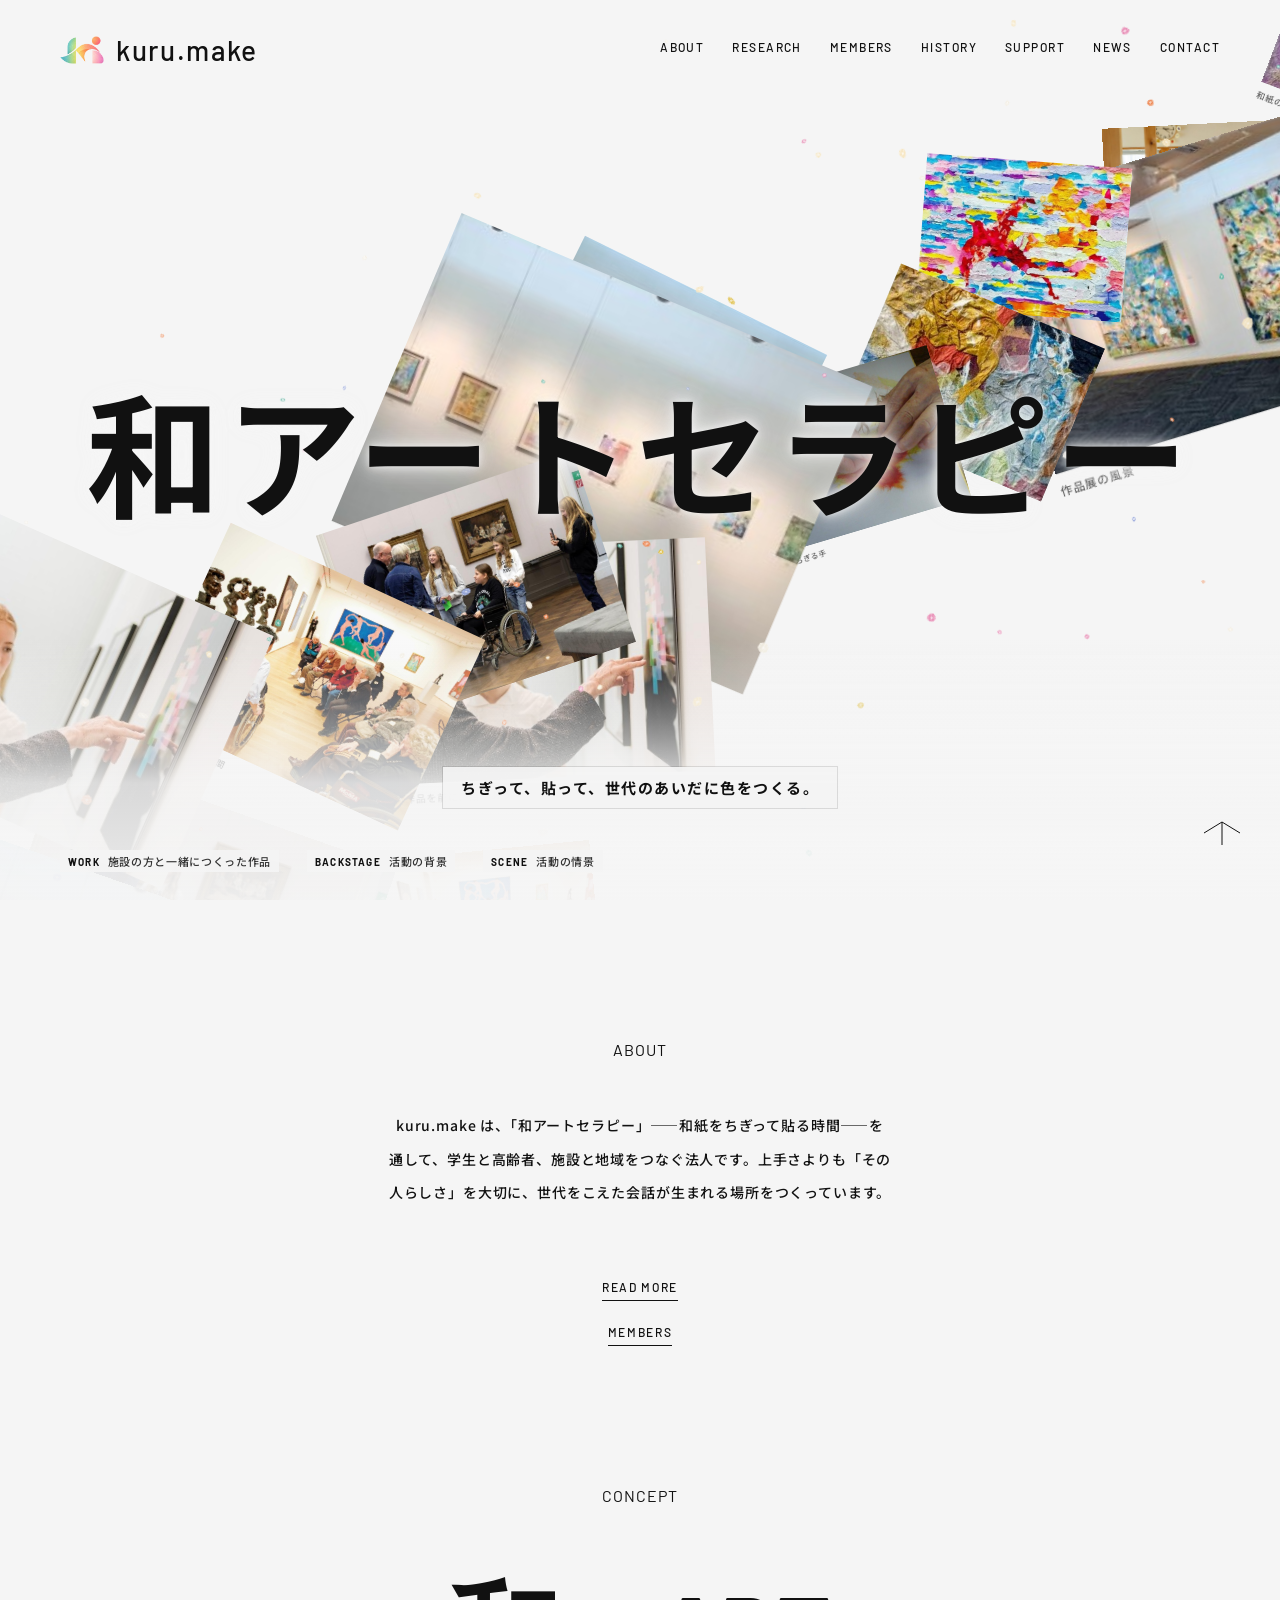
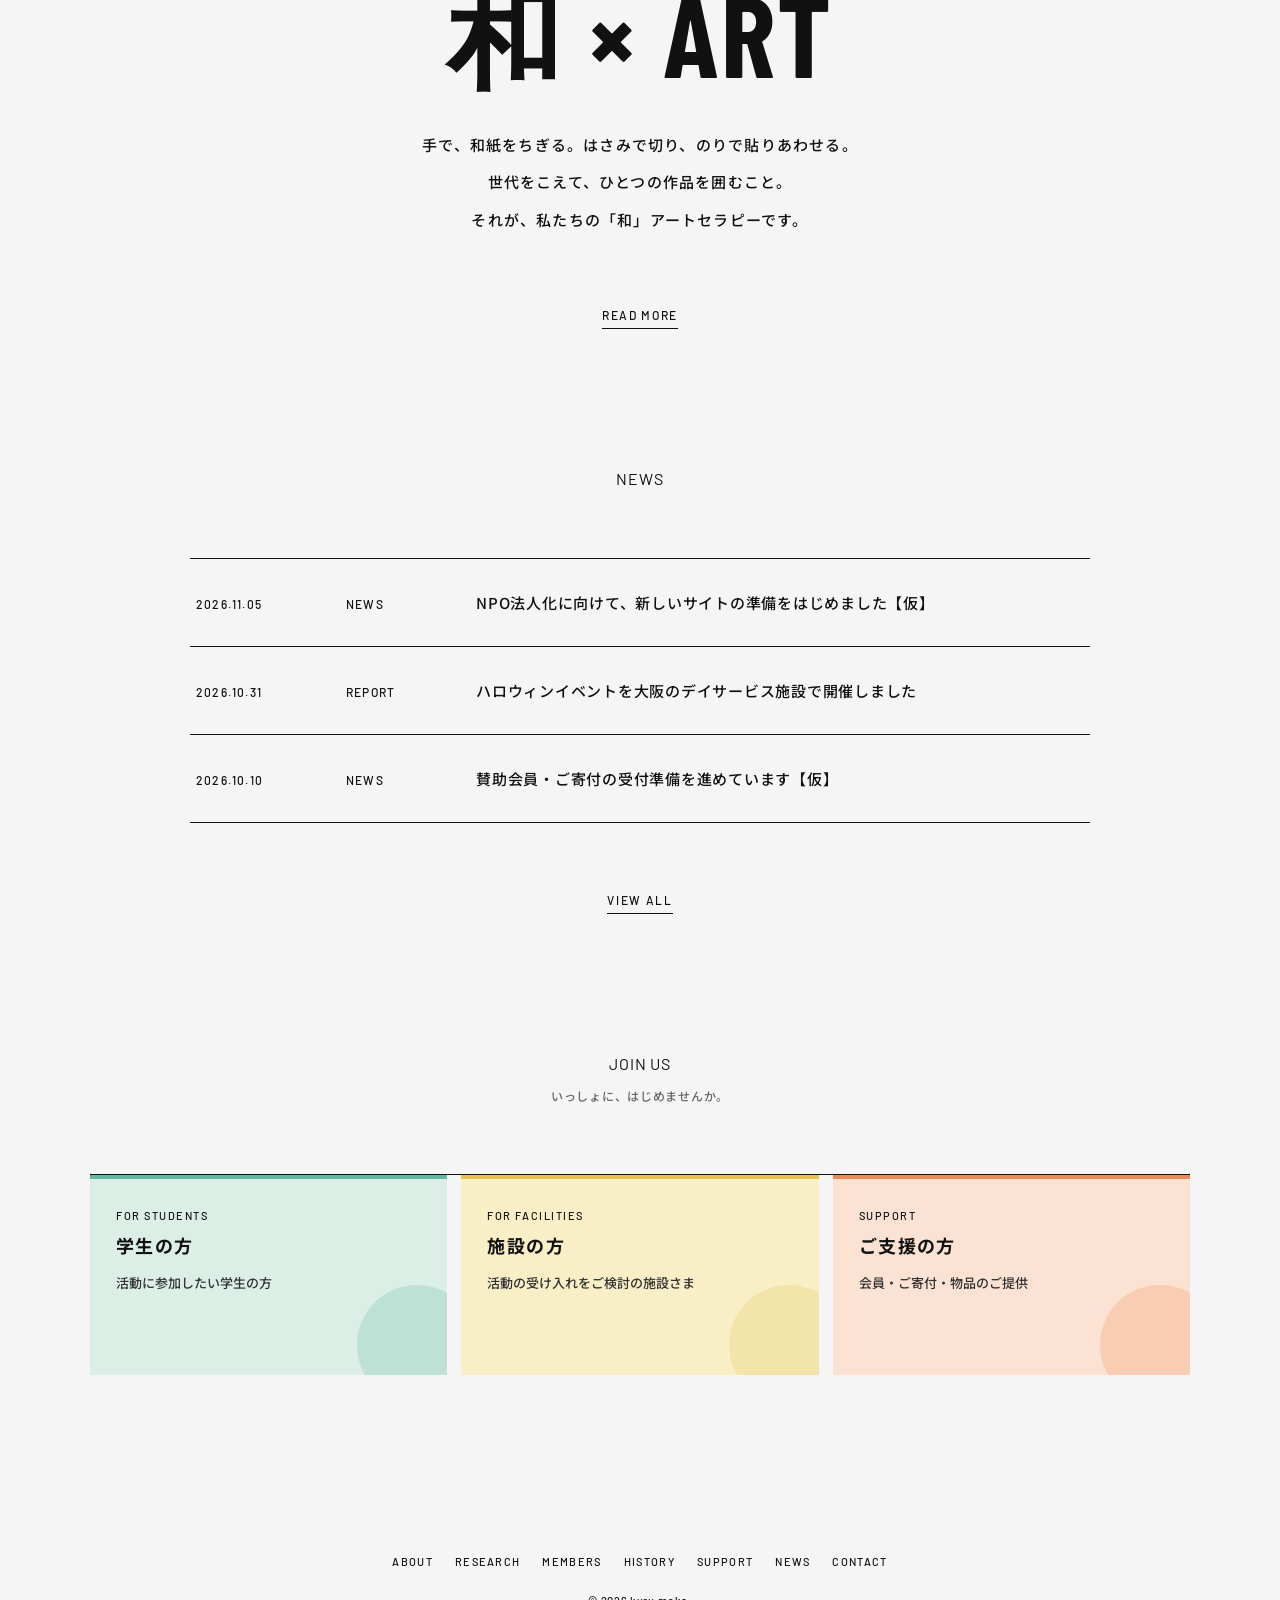
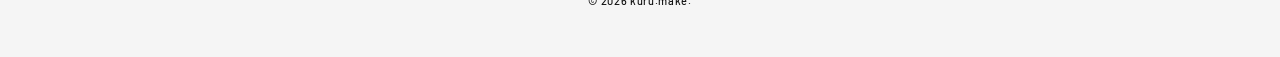
==== commit 5b5f2bc1: "トップ背景：写真を追加、本流と和紙の紙吹雪（PC）、スマホは初期案の動き Co-Authored-By: Claude Sonnet 5.5 <noreply@anthropic.com>" ====
--- a/index.html
+++ b/index.html
@@ -57,7 +57,7 @@
 </section>
 
 <script src="site.js?v=13"></script>
-<script src="flow.js?v=4"></script>
+<script src="flow.js?v=15"></script>
 <script>
 // イントロ：文字がひとつずつ現れる（はじめの1回だけ。動きを減らす設定のときは出さない）
 (function(){
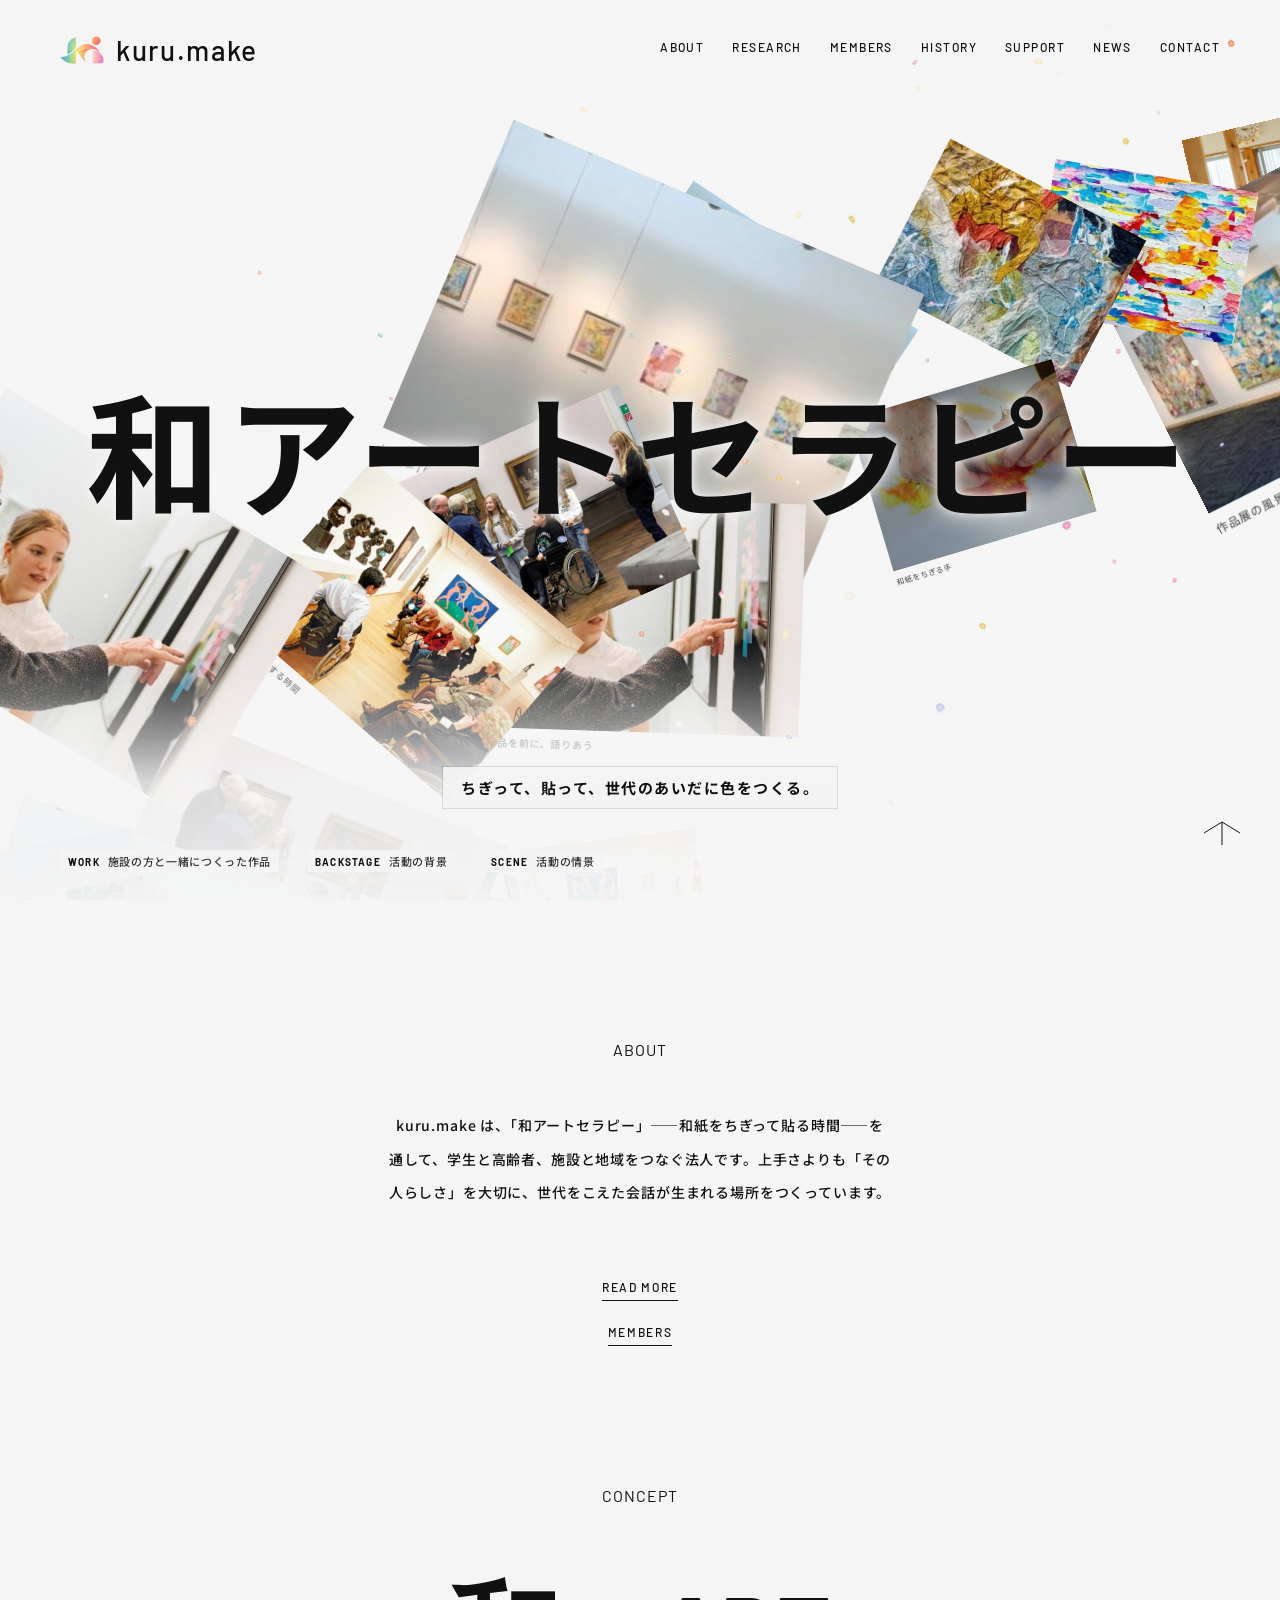
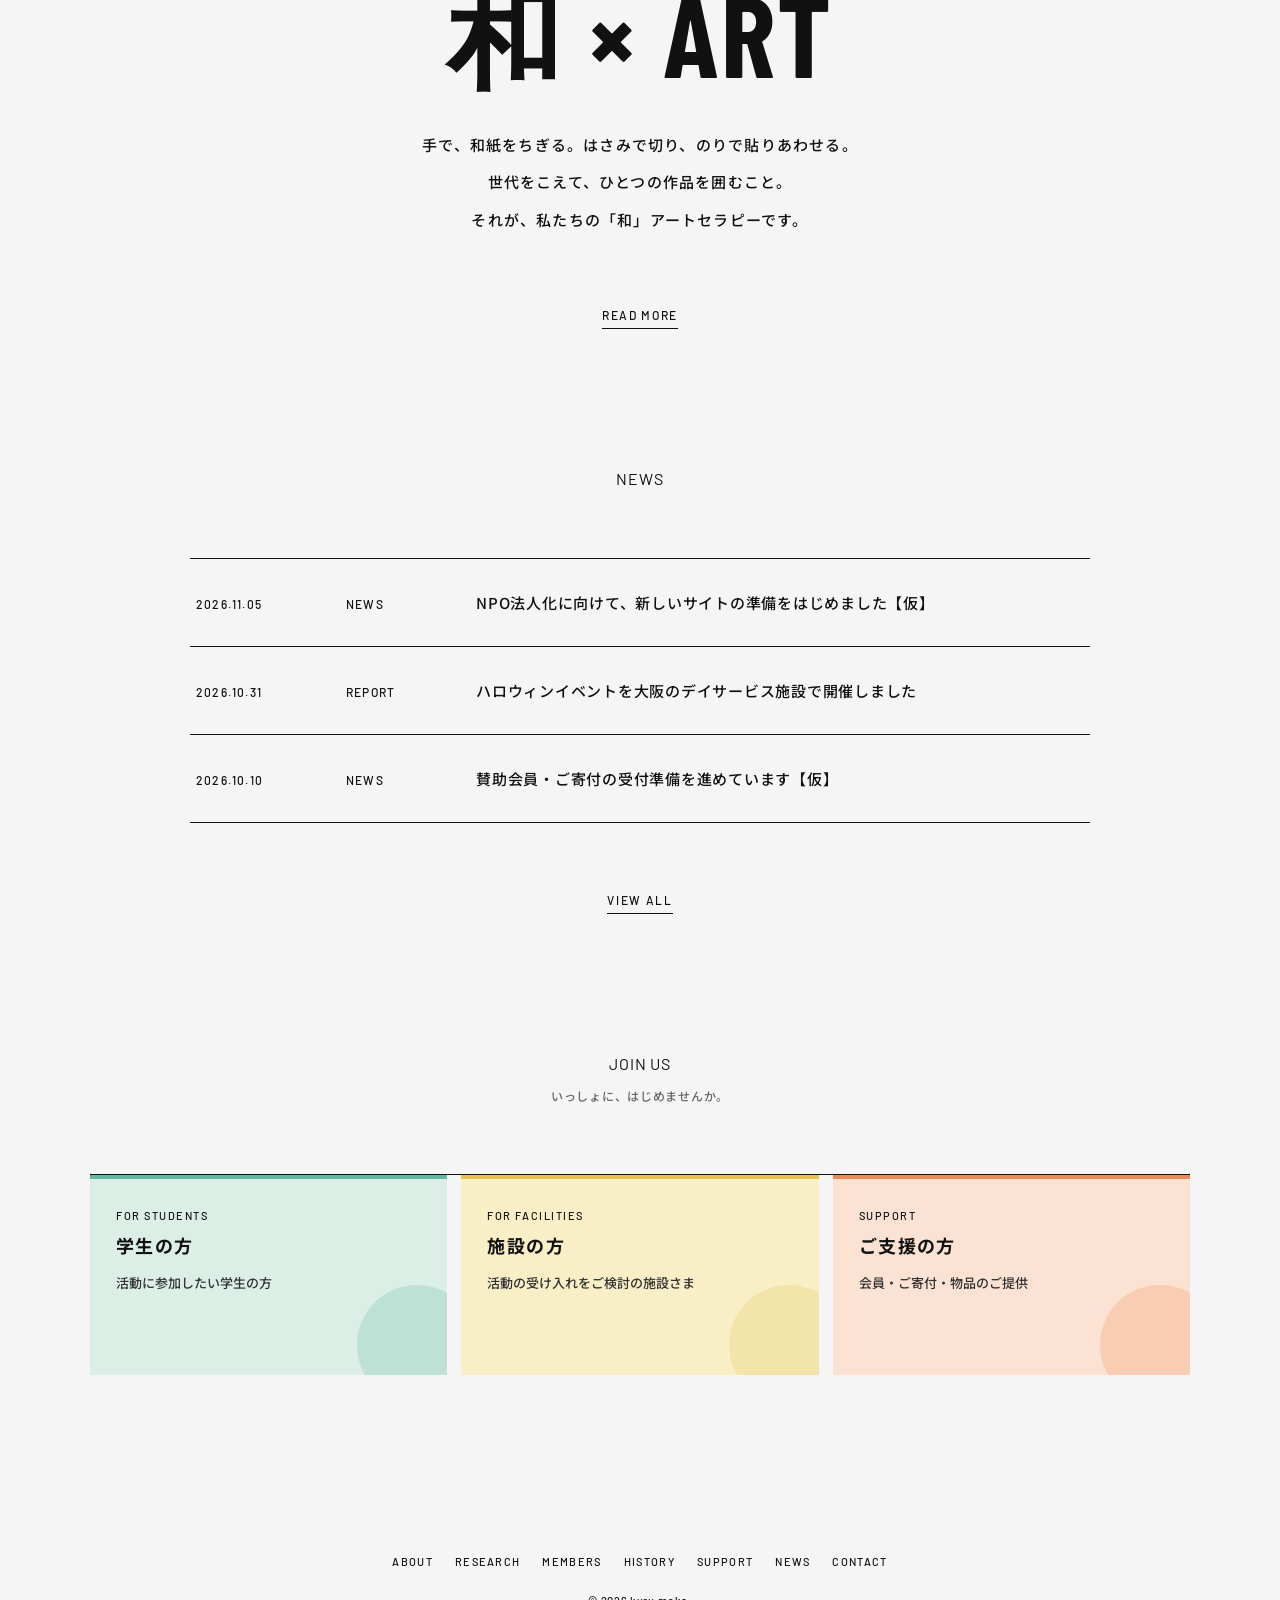
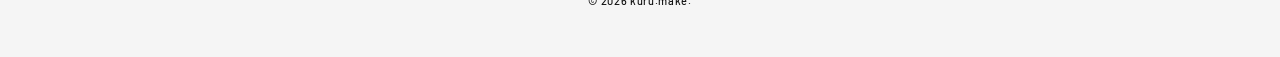
==== commit 4e2ea860: "トップ背景（PC）：写真ごとに向き・傾き・ゆれを変え、自然に漂う流れに Co-Authored-By: Claude Sonnet 5.5 <noreply@anthropic.com>" ====
--- a/index.html
+++ b/index.html
@@ -57,7 +57,7 @@
 </section>
 
 <script src="site.js?v=13"></script>
-<script src="flow.js?v=15"></script>
+<script src="flow.js?v=16"></script>
 <script>
 // イントロ：文字がひとつずつ現れる（はじめの1回だけ。動きを減らす設定のときは出さない）
 (function(){
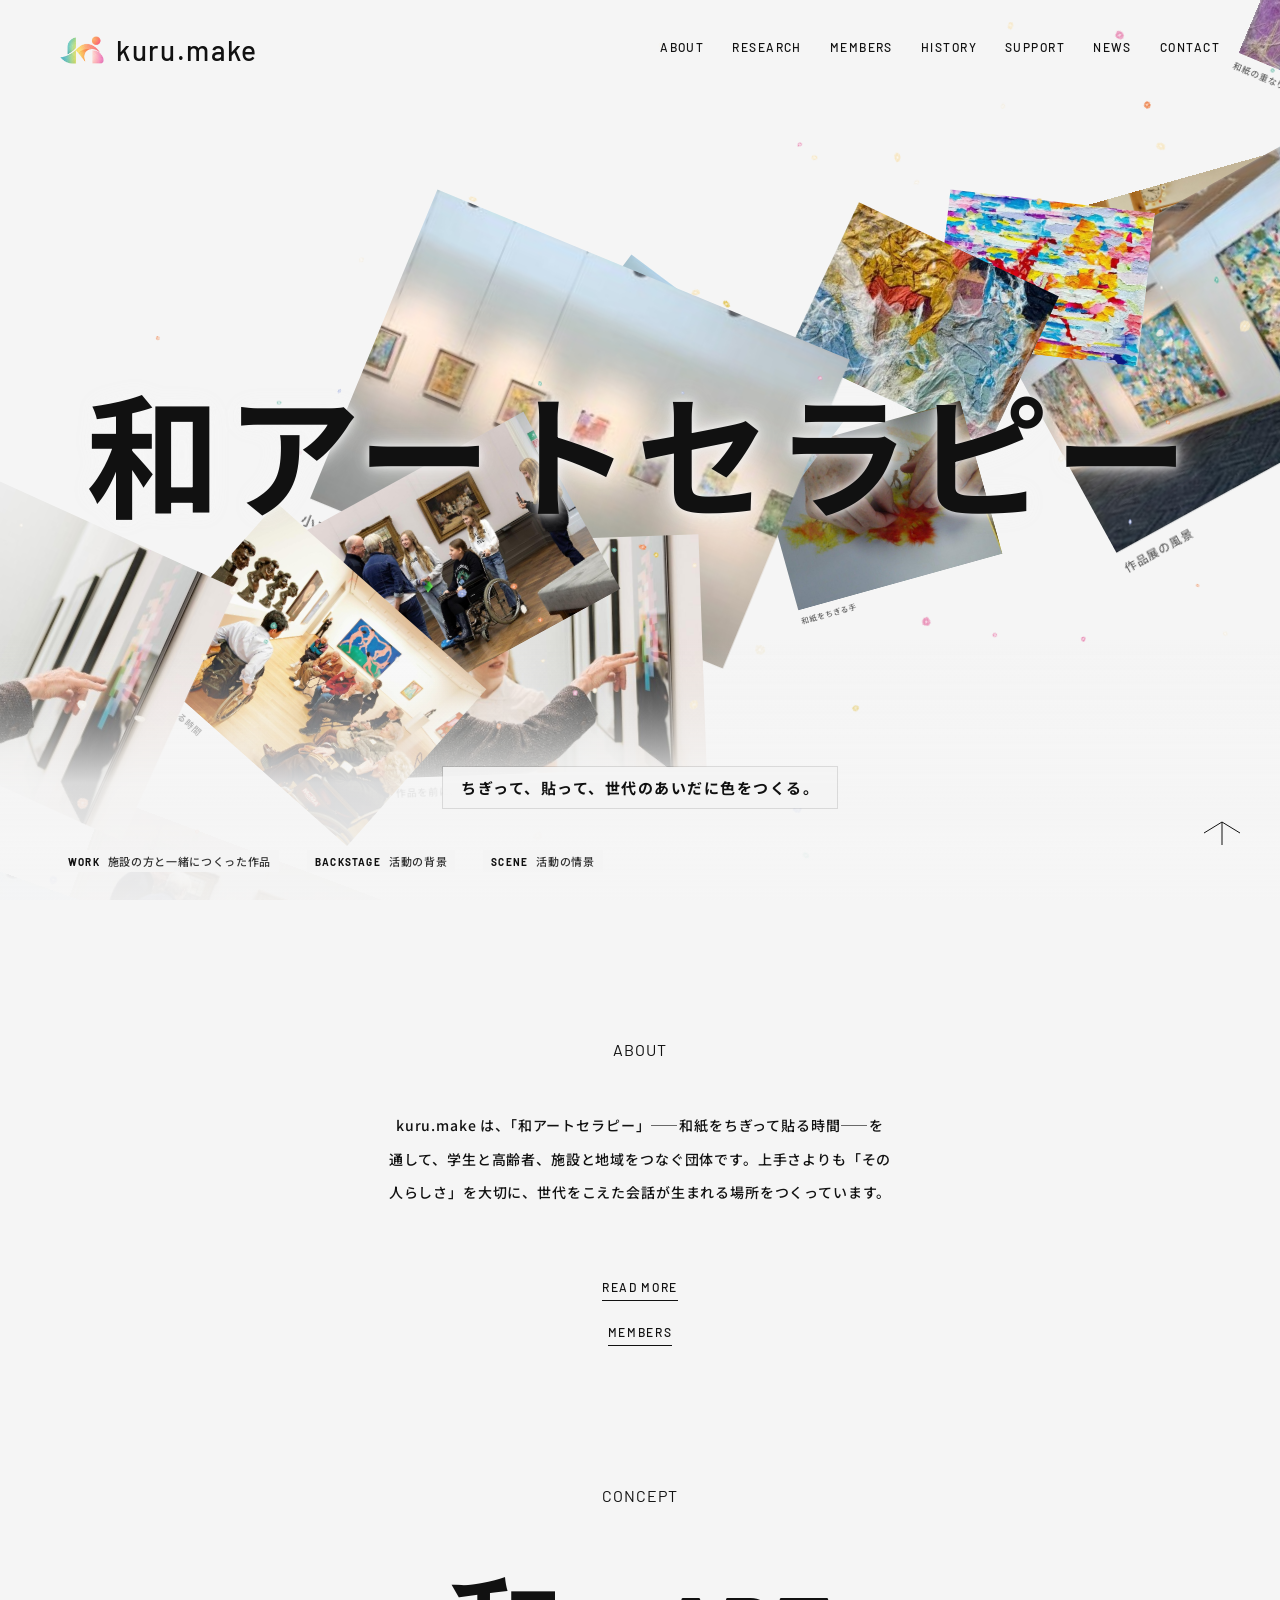
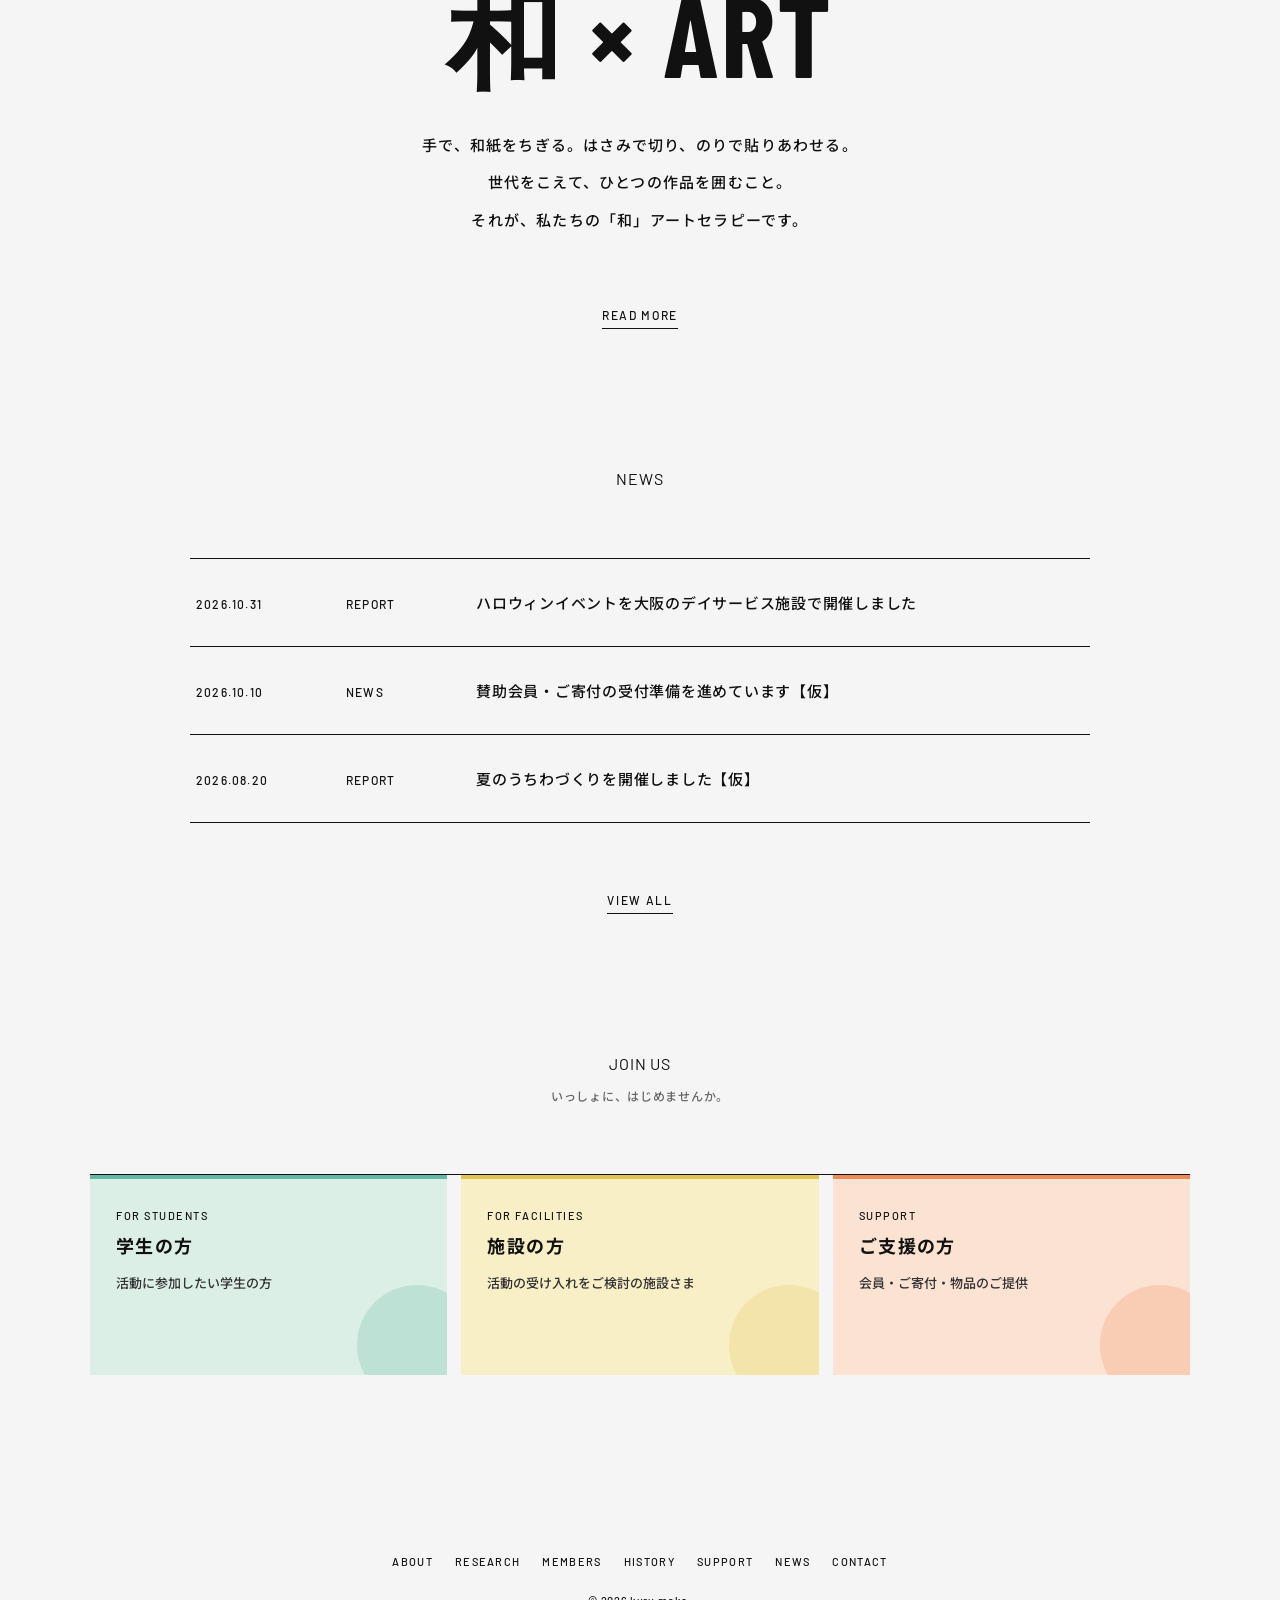
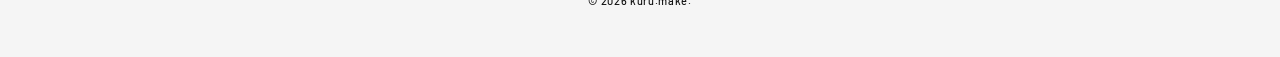
==== commit cfb001b3: "スマホ背景を横一列のギャラリー流れに／文面から法人・NPO・設立の語を削除 Co-Authored-By: Claude Sonnet 5.5 <noreply@anthropic.com>" ====
--- a/index.html
+++ b/index.html
@@ -30,7 +30,7 @@
 
 <section class="blk">
   <h2 class="lab">ABOUT</h2>
-  <p class="lead">kuru.make は、「和アートセラピー」――和紙をちぎって貼る時間――を通して、学生と高齢者、施設と地域をつなぐ法人です。上手さよりも「その人らしさ」を大切に、世代をこえた会話が生まれる場所をつくっています。</p>
+  <p class="lead">kuru.make は、「和アートセラピー」――和紙をちぎって貼る時間――を通して、学生と高齢者、施設と地域をつなぐ団体です。上手さよりも「その人らしさ」を大切に、世代をこえた会話が生まれる場所をつくっています。</p>
   <a class="more" href="about.html">READ MORE</a><a class="more" href="members.html" style="margin-top:24px">MEMBERS</a>
 </section>
 
@@ -56,8 +56,8 @@
   </ul>
 </section>
 
-<script src="site.js?v=13"></script>
-<script src="flow.js?v=16"></script>
+<script src="site.js?v=14"></script>
+<script src="flow.js?v=18"></script>
 <script>
 // イントロ：文字がひとつずつ現れる（はじめの1回だけ。動きを減らす設定のときは出さない）
 (function(){
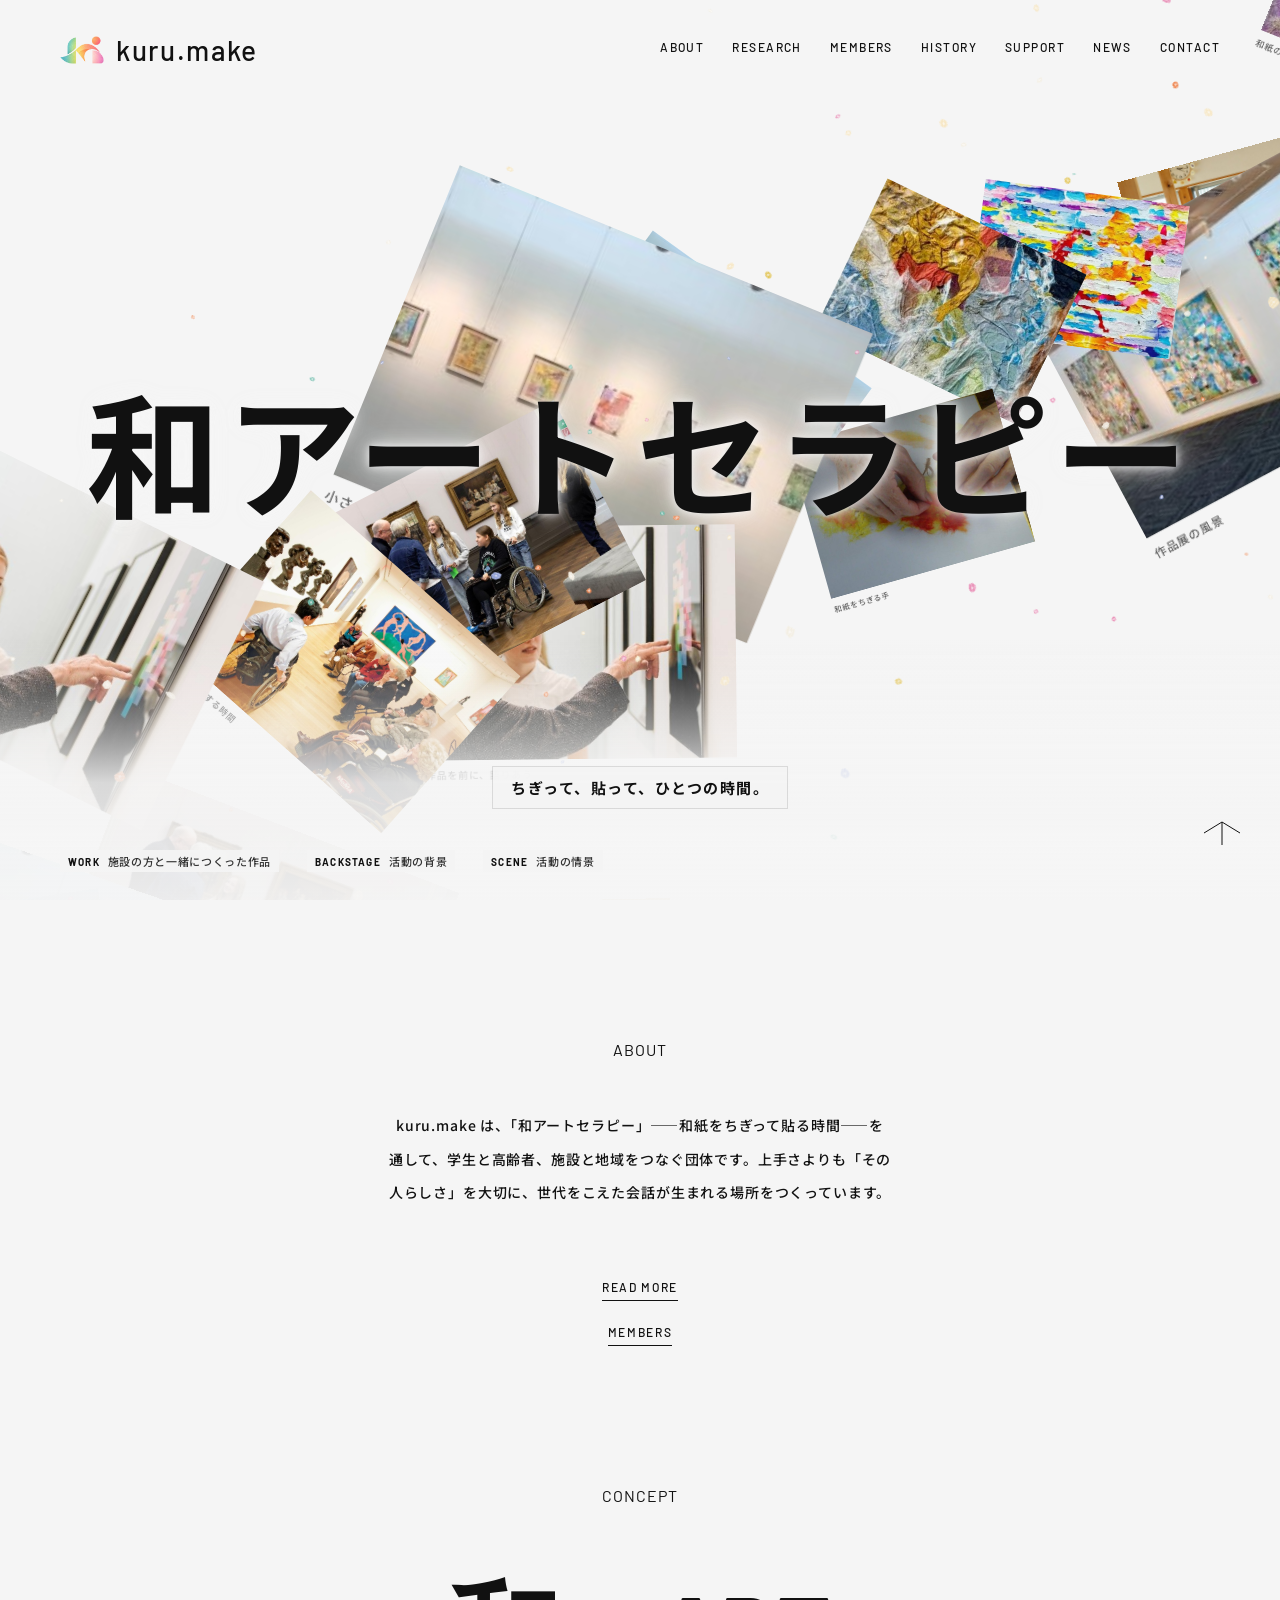
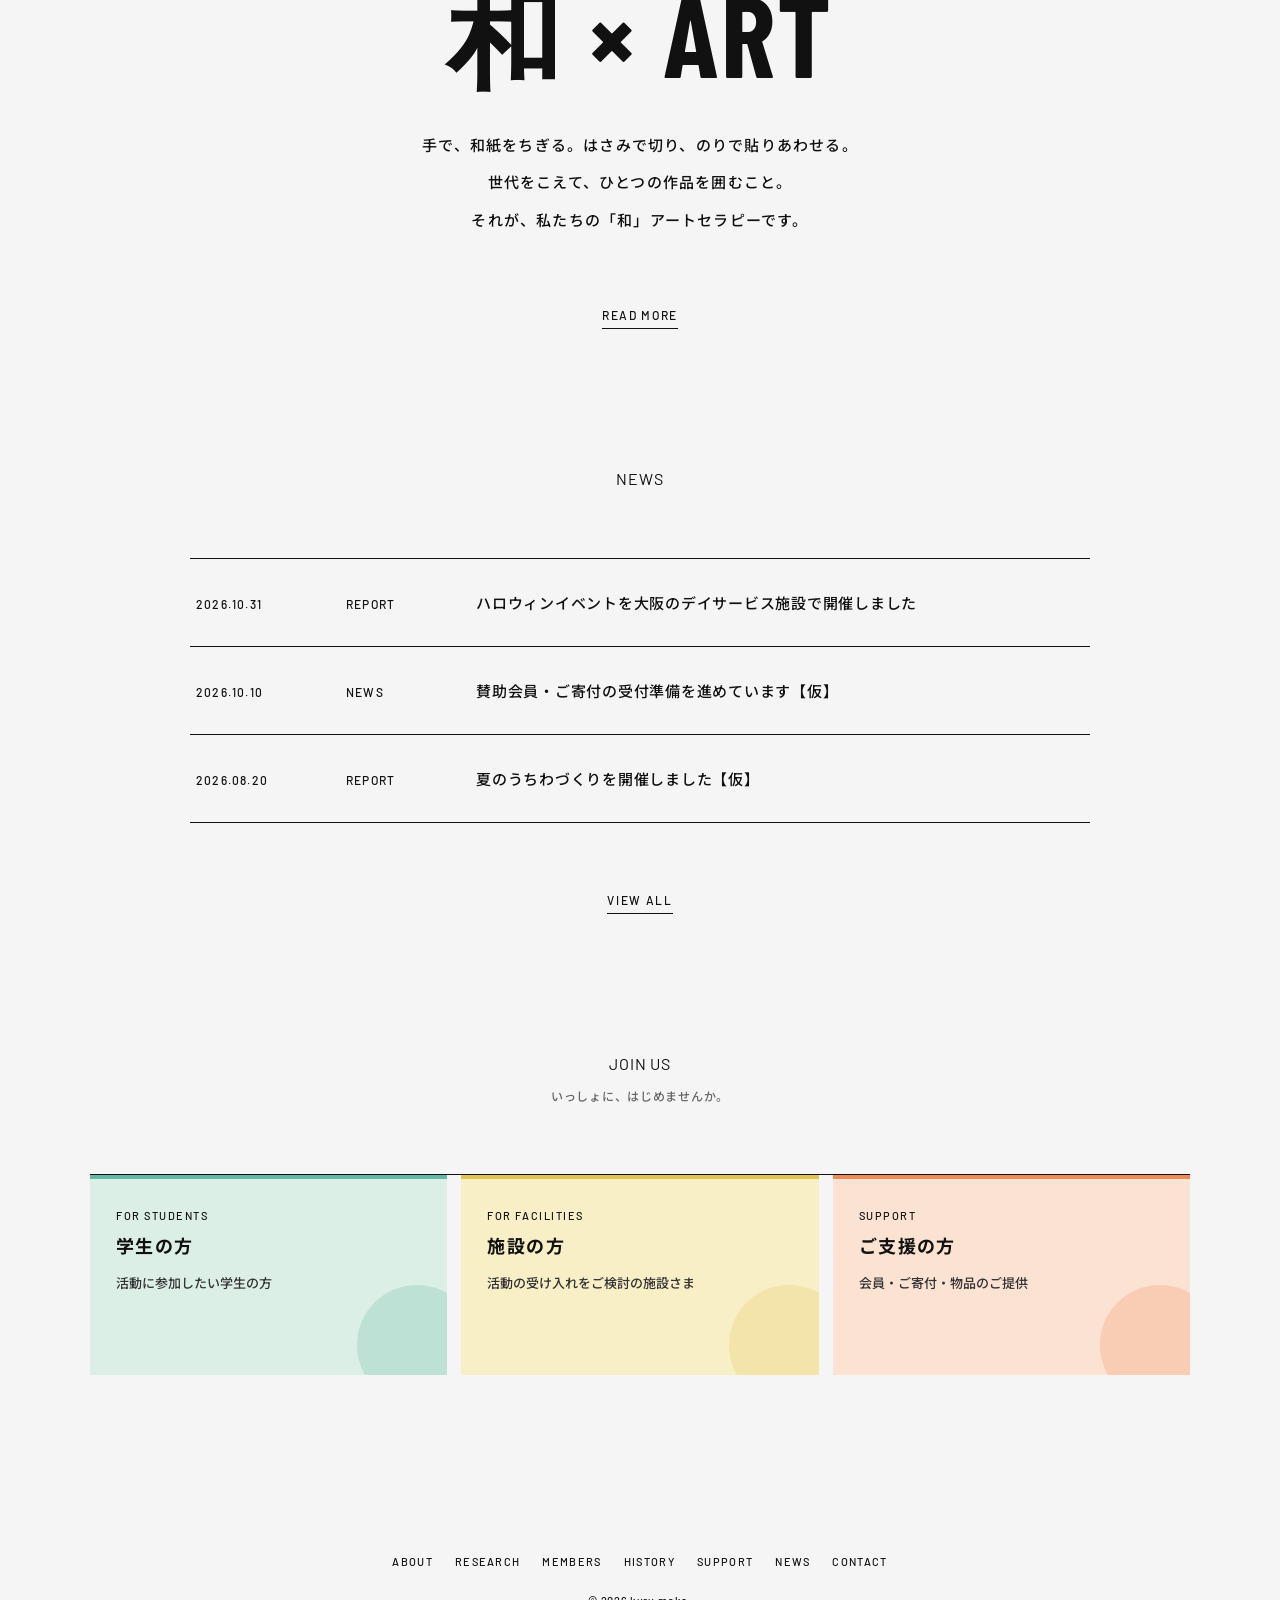
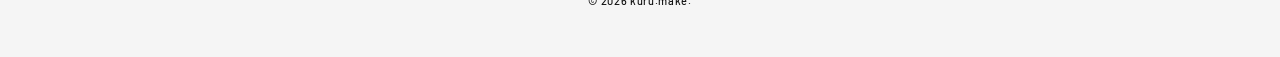
==== commit f7077c39: "スマホの流れる絵画を拡大／キャッチコピーを「ひとつの時間」に変更 Co-Authored-By: Claude Sonnet 5.5 <noreply@anthropic.com>" ====
--- a/index.html
+++ b/index.html
@@ -11,7 +11,7 @@
 <link rel="preconnect" href="https://fonts.googleapis.com">
 <link rel="preconnect" href="https://fonts.gstatic.com" crossorigin>
 <link href="https://fonts.googleapis.com/css2?family=Barlow+Condensed:wght@700&family=Noto+Sans+JP:wght@400;500;700&family=Barlow:wght@400;500;700&display=swap" rel="stylesheet">
-<link rel="stylesheet" href="about.css?v=48">
+<link rel="stylesheet" href="about.css?v=49">
 </head>
 <body data-page="top">
 
@@ -20,7 +20,7 @@
 <section class="top">
   <div class="flow" id="flow" aria-hidden="true"></div>
   <h1 class="top-mark">和アートセラピー</h1>
-  <p class="top-sub"><span class="nb">ちぎって、</span><span class="nb">貼って、</span><span class="nb">世代のあいだに色をつくる。</span></p>
+  <p class="top-sub"><span class="nb">ちぎって、</span><span class="nb">貼って、</span><span class="nb">ひとつの時間。</span></p>
   <ul class="kinds" aria-label="背景の写真について">
     <li><b>WORK</b>施設の方と一緒につくった作品</li>
     <li><b>BACKSTAGE</b>活動の背景</li>
--- a/about.css
+++ b/about.css
@@ -769,3 +769,9 @@
 .kari{display:inline-block;margin-left:.4em;font-size:.5em;font-weight:500;letter-spacing:.06em;color:#b04a3a;vertical-align:.35em;white-space:nowrap}
 .stu .kari{font-size:11px;vertical-align:baseline;margin-left:.3em}
 .fac .kari{font-size:11px;vertical-align:baseline}
+
+/* スマホ：TOPの横に流れる絵画を大きく */
+@media (max-width:900px){
+  .fl,.fl-scene,.fl-backstage{width:74vw}
+  .fl figcaption{font-size:12px}
+}
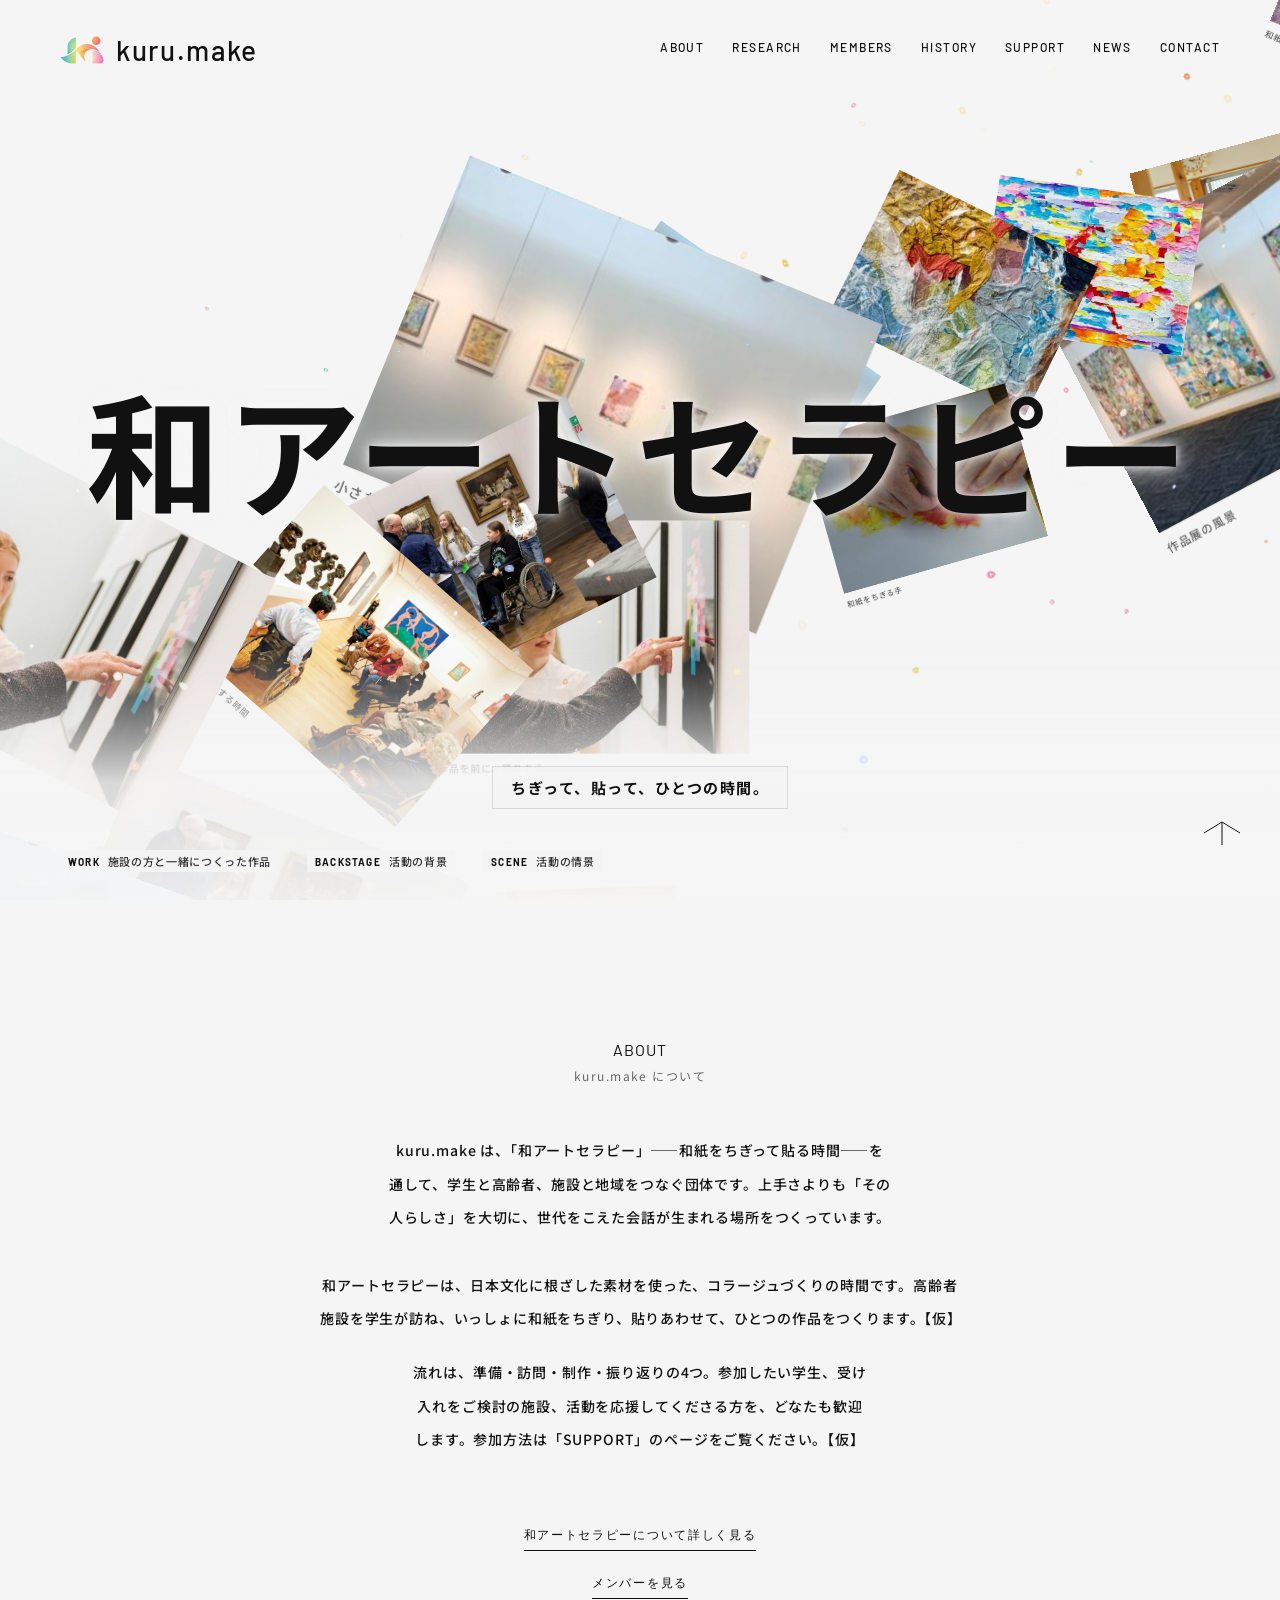
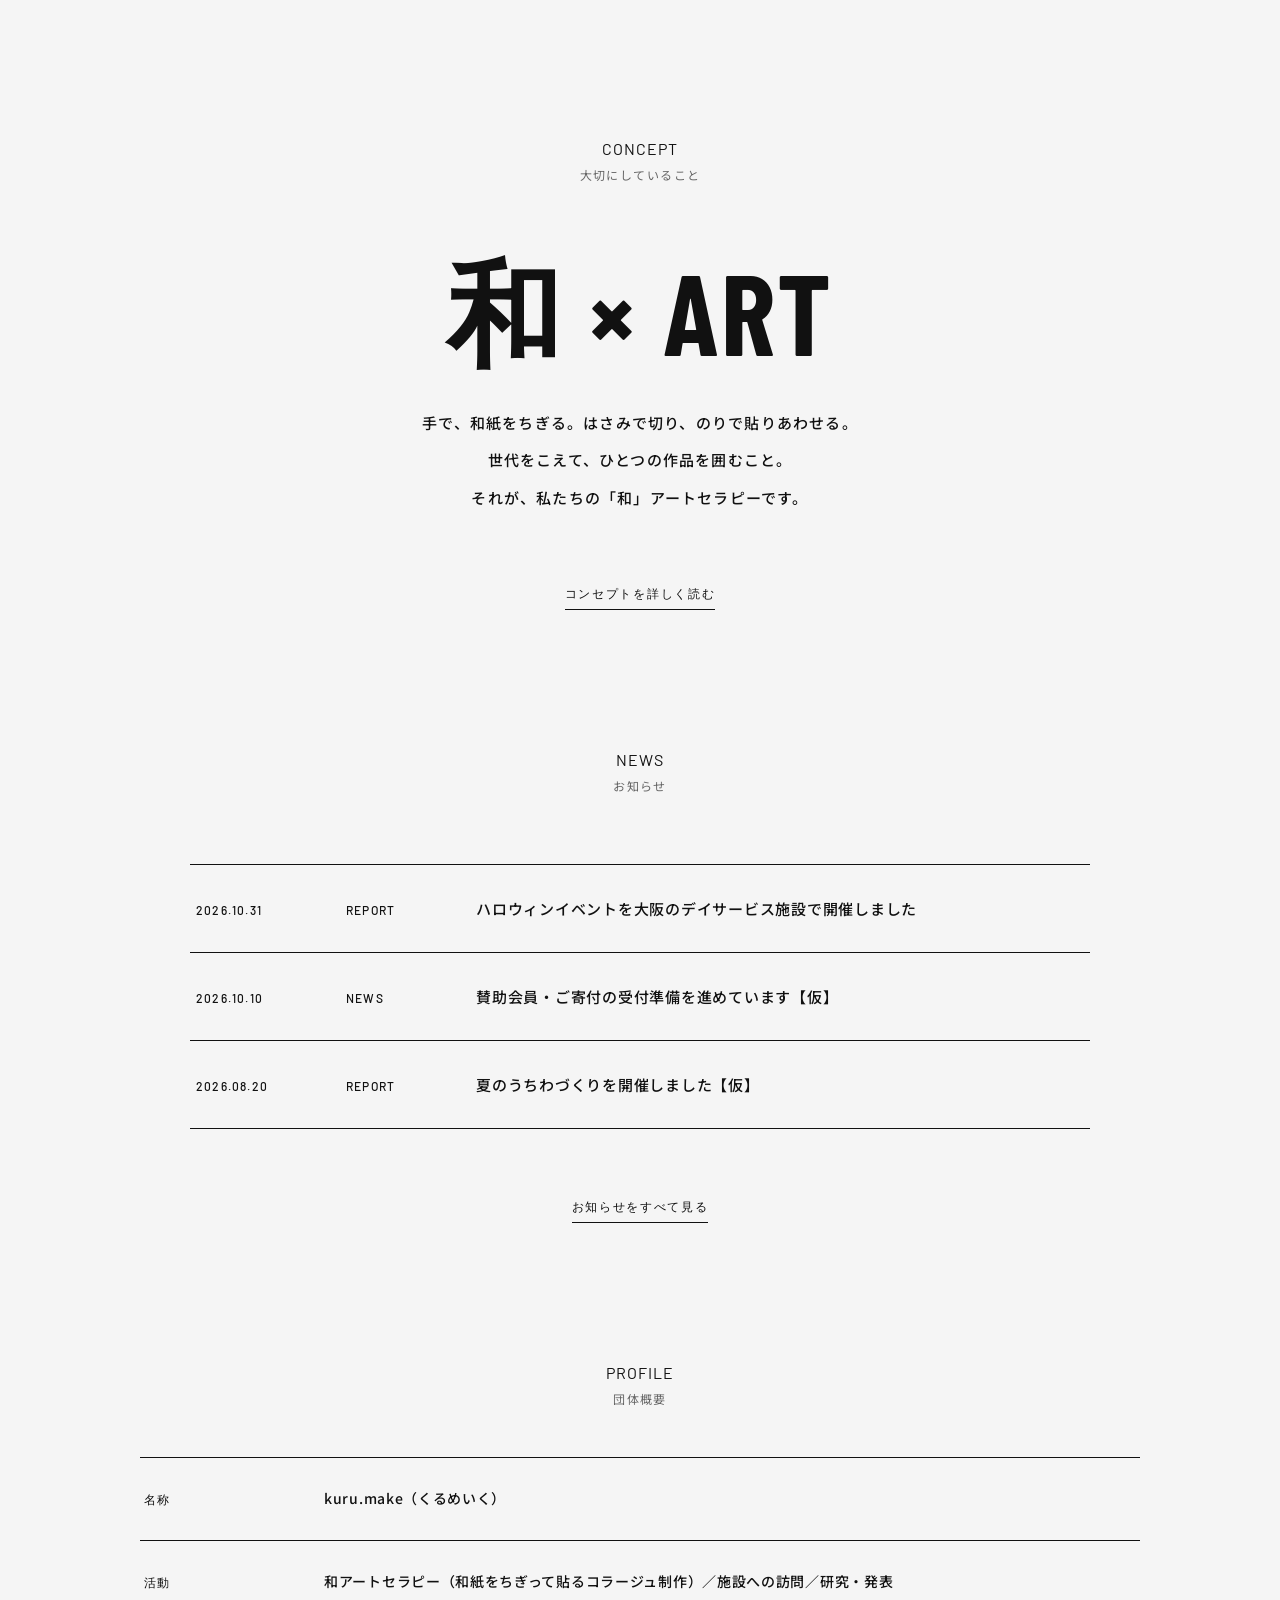
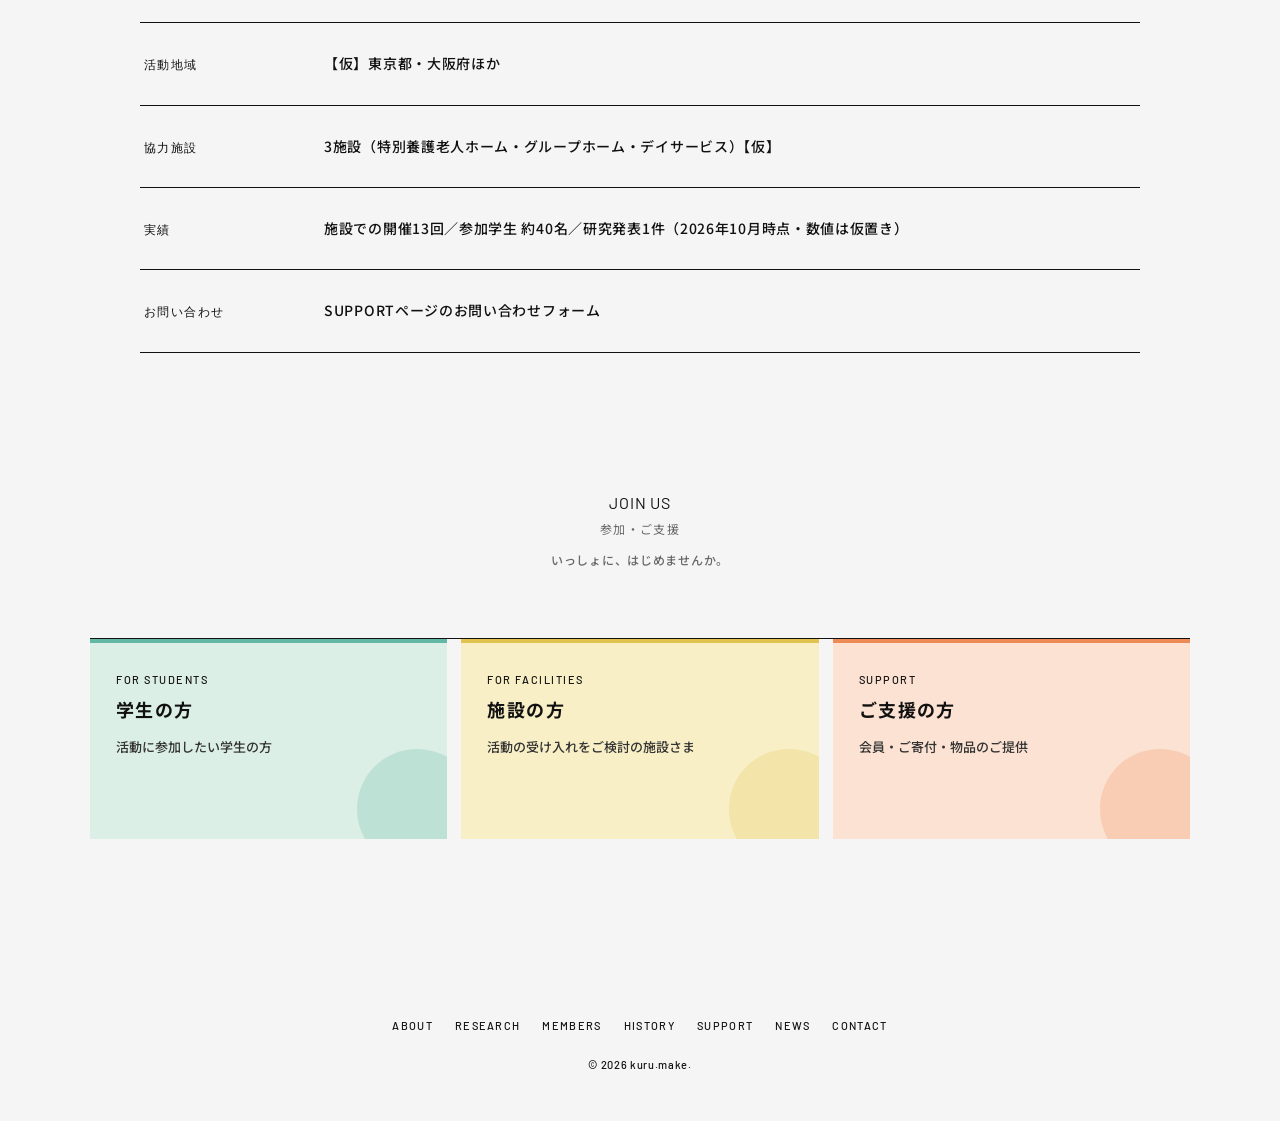
==== commit 684ba568: "SEO対応（description・canonical・OGP・JSON-LD・団体概要・NEWSのHTML化・見出し併記・robots/sitemap/llms）／文面と見出しの整理／スマホのロゴ非" ====
--- a/index.html
+++ b/index.html
@@ -7,11 +7,25 @@
 <meta name="viewport" content="width=device-width,initial-scale=1">
 <meta name="robots" content="noindex">
 <title>kuru.make｜和アートセラピー</title>
-<meta name="description" content="kuru.make（試作・別案）トップページ">
+<meta name="description" content="kuru.make（くるめいく）は、和紙をちぎって貼る「和アートセラピー」を通して、学生と高齢者、施設と地域をつなぐ団体です。世代をこえた会話が生まれる時間をつくっています。【仮】">
+<link rel="canonical" href="https://s4qr-tech.github.io/kuru-make-test/">
+<meta property="og:type" content="website">
+<meta property="og:site_name" content="kuru.make">
+<meta property="og:locale" content="ja_JP">
+<meta property="og:title" content="kuru.make｜和アートセラピー">
+<meta property="og:description" content="kuru.make（くるめいく）は、和紙をちぎって貼る「和アートセラピー」を通して、学生と高齢者、施設と地域をつなぐ団体です。世代をこえた会話が生まれる時間をつくっています。【仮】">
+<meta property="og:url" content="https://s4qr-tech.github.io/kuru-make-test/">
+<meta property="og:image" content="https://s4qr-tech.github.io/kuru-make-test/assets/og.jpg">
+<meta name="twitter:card" content="summary_large_image">
+<meta name="twitter:title" content="kuru.make｜和アートセラピー">
+<meta name="twitter:description" content="kuru.make（くるめいく）は、和紙をちぎって貼る「和アートセラピー」を通して、学生と高齢者、施設と地域をつなぐ団体です。世代をこえた会話が生まれる時間をつくっています。【仮】">
+<meta name="twitter:image" content="https://s4qr-tech.github.io/kuru-make-test/assets/og.jpg">
+<script type="application/ld+json">{"@context": "https://schema.org", "@type": "Organization", "name": "kuru.make", "alternateName": "くるめいく", "url": "https://s4qr-tech.github.io/kuru-make-test/", "logo": "https://s4qr-tech.github.io/kuru-make-test/assets/mark.png", "image": "https://s4qr-tech.github.io/kuru-make-test/assets/og.jpg", "description": "和紙をちぎって貼る「和アートセラピー」を通して、学生と高齢者、施設と地域をつなぐ団体。", "knowsAbout": ["和アートセラピー", "コラージュ", "高齢者施設での活動"]}</script>
+<script type="application/ld+json">{"@context": "https://schema.org", "@type": "WebSite", "name": "kuru.make", "url": "https://s4qr-tech.github.io/kuru-make-test/", "inLanguage": "ja"}</script>
 <link rel="preconnect" href="https://fonts.googleapis.com">
 <link rel="preconnect" href="https://fonts.gstatic.com" crossorigin>
 <link href="https://fonts.googleapis.com/css2?family=Barlow+Condensed:wght@700&family=Noto+Sans+JP:wght@400;500;700&family=Barlow:wght@400;500;700&display=swap" rel="stylesheet">
-<link rel="stylesheet" href="about.css?v=49">
+<link rel="stylesheet" href="about.css?v=51">
 </head>
 <body data-page="top">
 
@@ -29,26 +43,40 @@
 </section>
 
 <section class="blk">
-  <h2 class="lab">ABOUT</h2>
+  <h2 class="lab">ABOUT<small class="jp">kuru.make について</small></h2>
   <p class="lead">kuru.make は、「和アートセラピー」――和紙をちぎって貼る時間――を通して、学生と高齢者、施設と地域をつなぐ団体です。上手さよりも「その人らしさ」を大切に、世代をこえた会話が生まれる場所をつくっています。</p>
-  <a class="more" href="about.html">READ MORE</a><a class="more" href="members.html" style="margin-top:24px">MEMBERS</a>
+  <p class="lead" style="margin-top:34px">和アートセラピーは、日本文化に根ざした素材を使った、コラージュづくりの時間です。高齢者施設を学生が訪ね、いっしょに和紙をちぎり、貼りあわせて、ひとつの作品をつくります。【仮】</p>
+  <p class="lead" style="margin-top:20px">流れは、準備・訪問・制作・振り返りの4つ。参加したい学生、受け入れをご検討の施設、活動を応援してくださる方を、どなたも歓迎します。参加方法は「SUPPORT」のページをご覧ください。【仮】</p>
+  <a class="more" href="about.html">和アートセラピーについて詳しく見る</a><a class="more" href="members.html" style="margin-top:24px">メンバーを見る</a>
 </section>
 
 <section class="blk">
-  <h2 class="lab">CONCEPT</h2>
+  <h2 class="lab">CONCEPT<small class="jp">大切にしていること</small></h2>
   <div class="concept"><div class="big">和 × ART</div>
     <p><span class="nb">手で、</span><span class="nb">和紙をちぎる。</span><span class="nb">はさみで切り、</span><span class="nb">のりで貼りあわせる。</span><br><span class="nb">世代をこえて、</span><span class="nb">ひとつの作品を囲むこと。</span><br><span class="nb">それが、</span><span class="nb">私たちの「和」アートセラピーです。</span></p></div>
-  <a class="more" href="about.html#mani">READ MORE</a>
+  <a class="more" href="about.html#mani">コンセプトを詳しく読む</a>
 </section>
 
 <section class="blk">
-  <h2 class="lab">NEWS</h2>
-  <ul class="rows" data-render="news" data-limit="3" style="margin-top:70px"></ul>
-  <a class="more" href="news.html">VIEW ALL</a>
+  <h2 class="lab">NEWS<small class="jp">お知らせ</small></h2>
+  <ul class="rows" data-render="news" data-limit="3" style="margin-top:70px"><li><a href="news.html"><span class="n-d">2026.10.31</span><span class="n-c">REPORT</span><span class="n-t">ハロウィンイベントを大阪のデイサービス施設で開催しました</span></a></li><li><a href="news.html"><span class="n-d">2026.10.10</span><span class="n-c">NEWS</span><span class="n-t">賛助会員・ご寄付の受付準備を進めています【仮】</span></a></li><li><a href="news.html"><span class="n-d">2026.08.20</span><span class="n-c">REPORT</span><span class="n-t">夏のうちわづくりを開催しました【仮】</span></a></li></ul>
+  <a class="more" href="news.html">お知らせをすべて見る</a>
+</section>
+
+<section class="blk" id="profile">
+  <h2 class="lab">PROFILE<small class="jp">団体概要</small></h2>
+  <div class="facts" style="margin-top:50px">
+    <dl><dt>名称</dt><dd>kuru.make（くるめいく）</dd></dl>
+    <dl><dt>活動</dt><dd>和アートセラピー（和紙をちぎって貼るコラージュ制作）／施設への訪問／研究・発表</dd></dl>
+    <dl><dt>活動地域</dt><dd>【仮】東京都・大阪府ほか</dd></dl>
+    <dl><dt>協力施設</dt><dd>3施設（特別養護老人ホーム・グループホーム・デイサービス）【仮】</dd></dl>
+    <dl><dt>実績</dt><dd>施設での開催13回／参加学生 約40名／研究発表1件（2026年10月時点・数値は仮置き）</dd></dl>
+    <dl><dt>お問い合わせ</dt><dd><a href="support.html#contact">SUPPORTページのお問い合わせフォーム</a></dd></dl>
+  </div>
 </section>
 
 <section class="blk">
-  <h2 class="lab">JOIN US</h2><p class="note">いっしょに、はじめませんか。</p>
+  <h2 class="lab">JOIN US<small class="jp">参加・ご支援</small></h2><p class="note">いっしょに、はじめませんか。</p>
   <ul class="joins">
     <li><a href="support.html?t=student#contact"><small>FOR STUDENTS</small><b>学生の方</b><p>活動に参加したい学生の方</p></a></li>
     <li><a href="support.html?t=facility#contact"><small>FOR FACILITIES</small><b>施設の方</b><p>活動の受け入れをご検討の施設さま</p></a></li>
--- a/about.css
+++ b/about.css
@@ -775,3 +775,11 @@
   .fl,.fl-scene,.fl-backstage{width:74vw}
   .fl figcaption{font-size:12px}
 }
+
+/* 見出しの日本語ラベル（SEO・読みやすさのため英語見出しに併記） */
+.lab .jp{display:block;margin-top:8px;font-family:var(--ja);font-weight:400;font-size:12px;letter-spacing:.12em;color:var(--mute)}
+
+/* スマホも：スクロール後は、左上のロゴのマークを出さない（右上の3本線だけ残す） */
+@media (max-width:900px){
+  .hd.scrolled .hd-logo{opacity:0;visibility:hidden;pointer-events:none;box-shadow:none}
+}
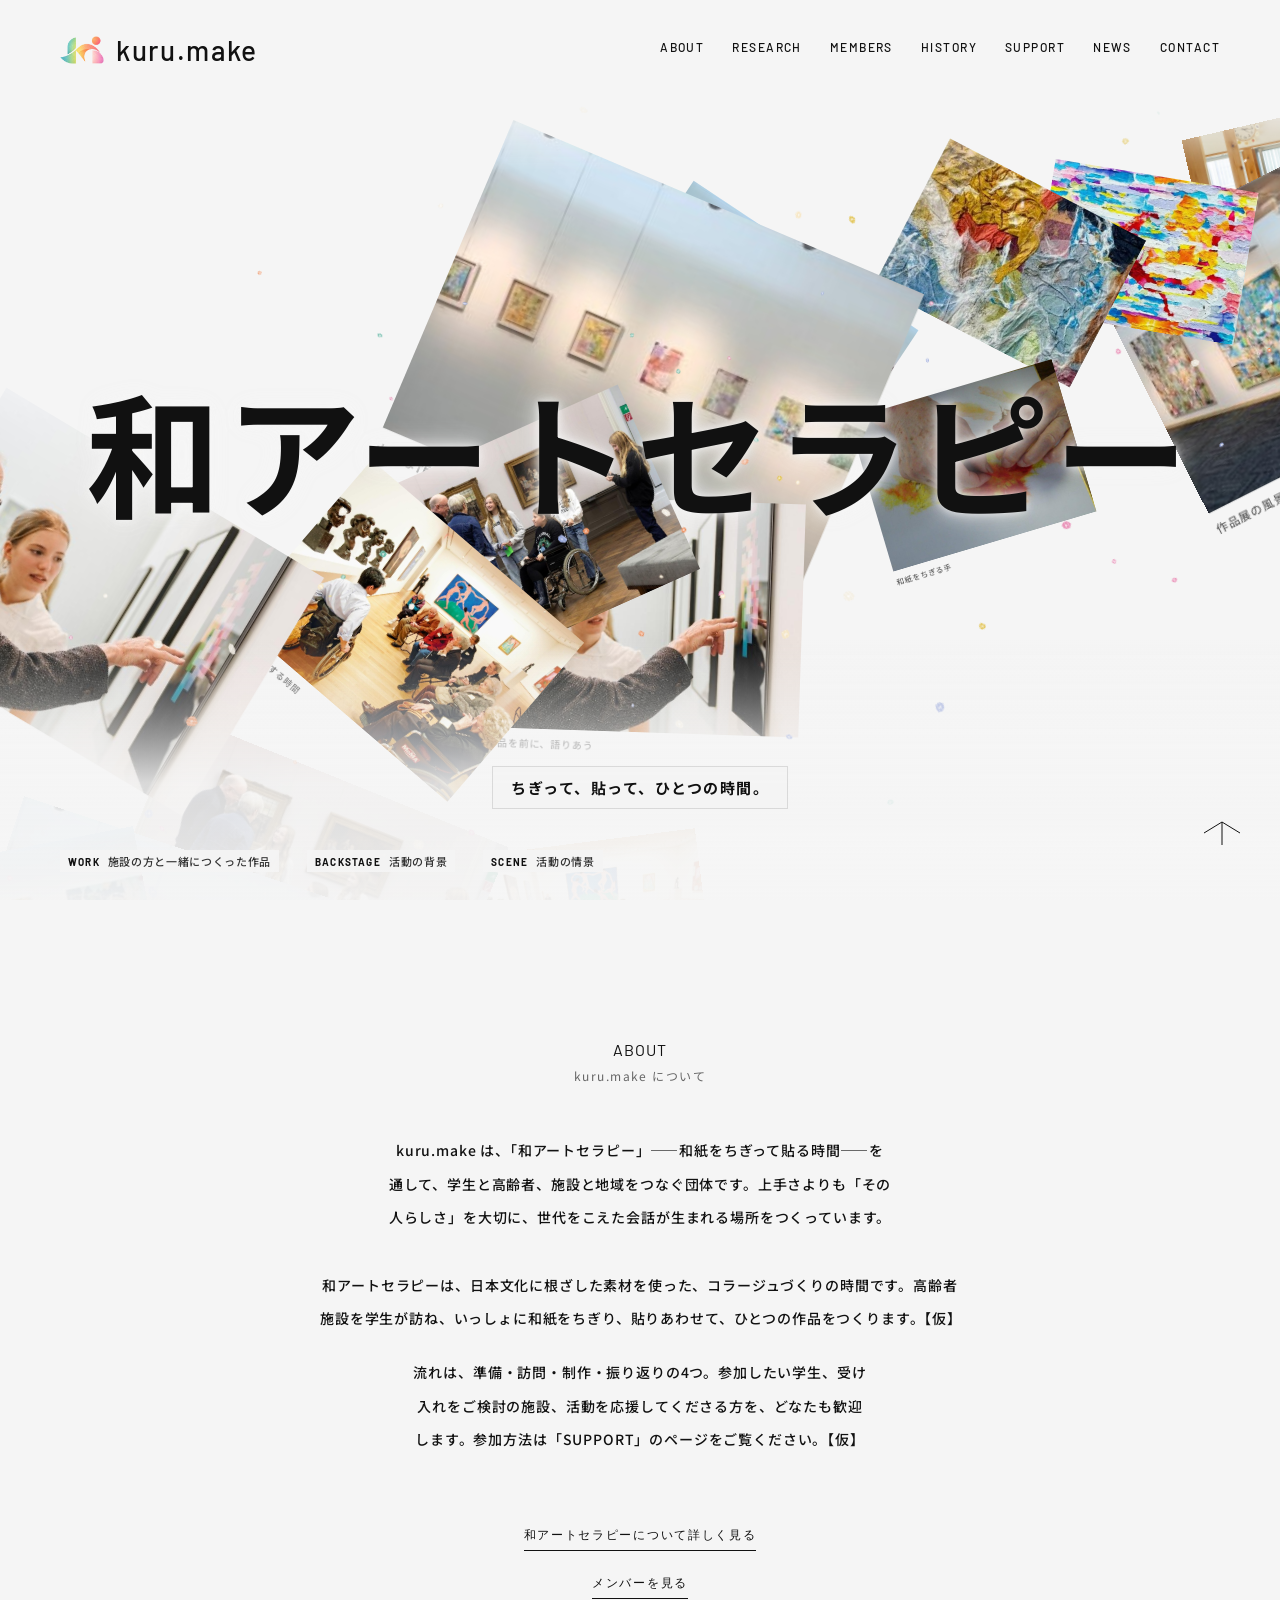
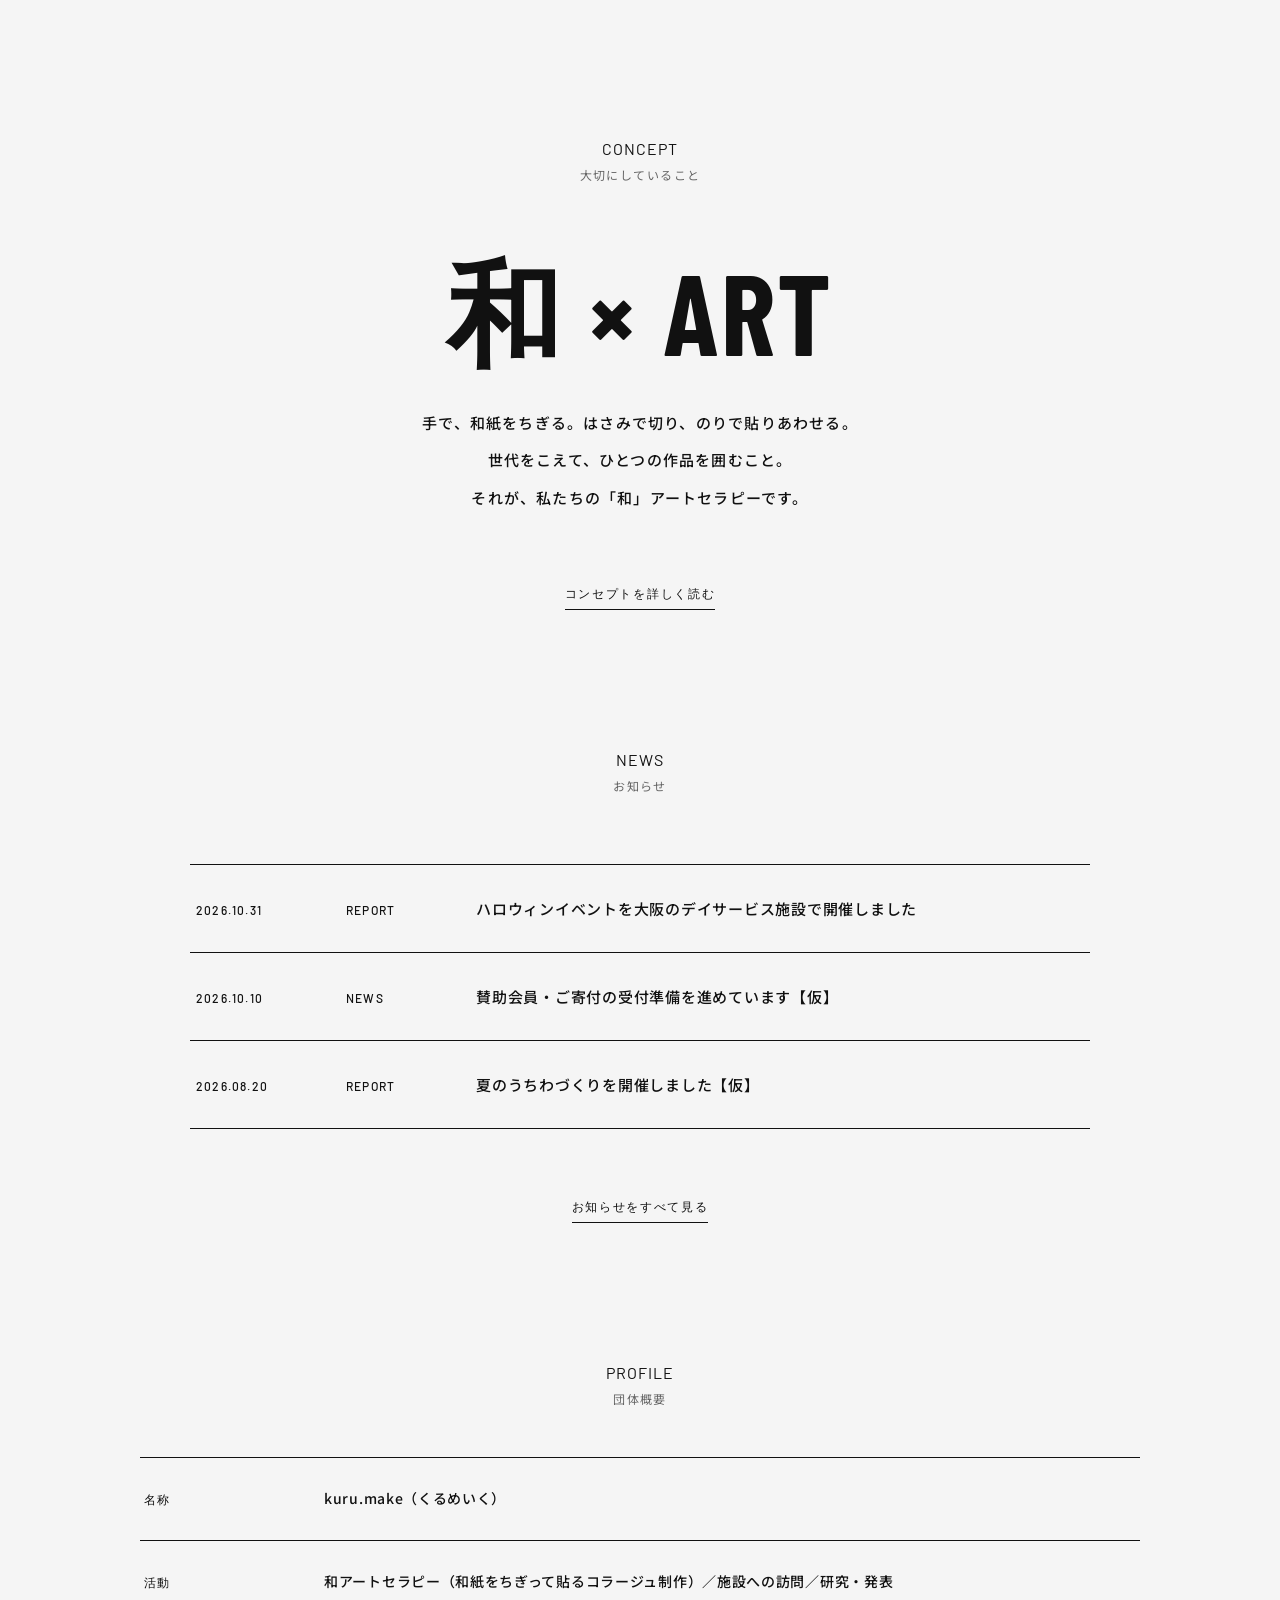
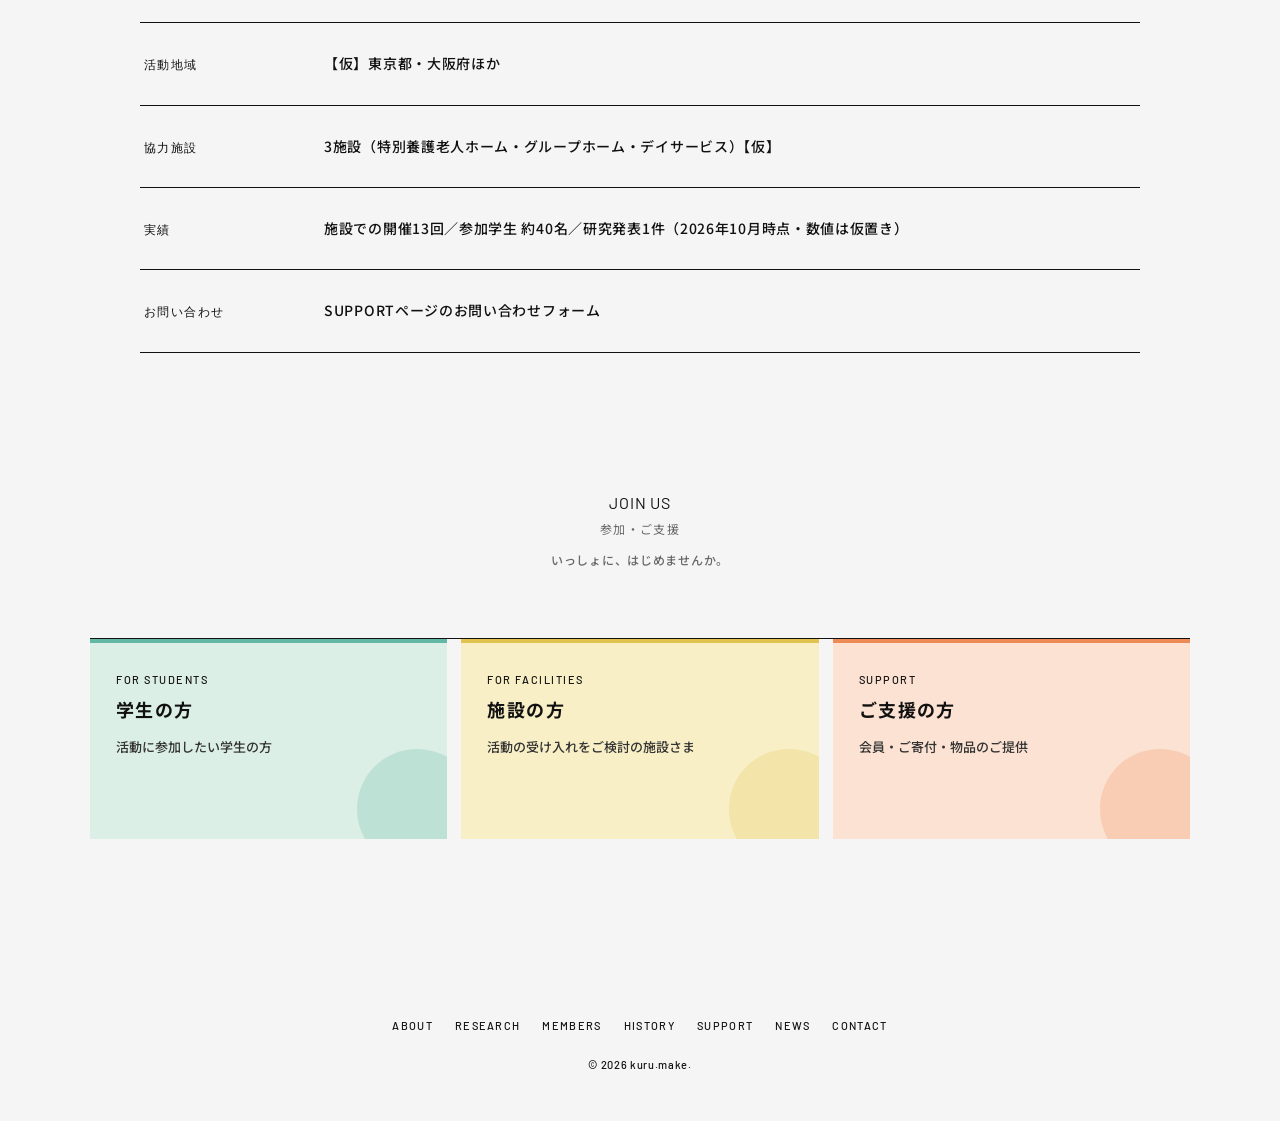
==== commit b12859f3: "PC：背景の絵が最上部のメニューにかぶらないよう、その下から現れるように Co-Authored-By: Claude Sonnet 5.5 <noreply@anthropic.com>" ====
--- a/index.html
+++ b/index.html
@@ -25,7 +25,7 @@
 <link rel="preconnect" href="https://fonts.googleapis.com">
 <link rel="preconnect" href="https://fonts.gstatic.com" crossorigin>
 <link href="https://fonts.googleapis.com/css2?family=Barlow+Condensed:wght@700&family=Noto+Sans+JP:wght@400;500;700&family=Barlow:wght@400;500;700&display=swap" rel="stylesheet">
-<link rel="stylesheet" href="about.css?v=51">
+<link rel="stylesheet" href="about.css?v=52">
 </head>
 <body data-page="top">
 
--- a/about.css
+++ b/about.css
@@ -783,3 +783,8 @@
 @media (max-width:900px){
   .hd.scrolled .hd-logo{opacity:0;visibility:hidden;pointer-events:none;box-shadow:none}
 }
+
+/* PC：背景で流れる絵は、いちばん上のメニュー（ABOUT〜CONTACT）にかぶらないよう、その下からふわっと現れる */
+@media (min-width:901px){
+  .flow{-webkit-mask-image:linear-gradient(to bottom,transparent 0,transparent 96px,#000 170px);mask-image:linear-gradient(to bottom,transparent 0,transparent 96px,#000 170px)}
+}
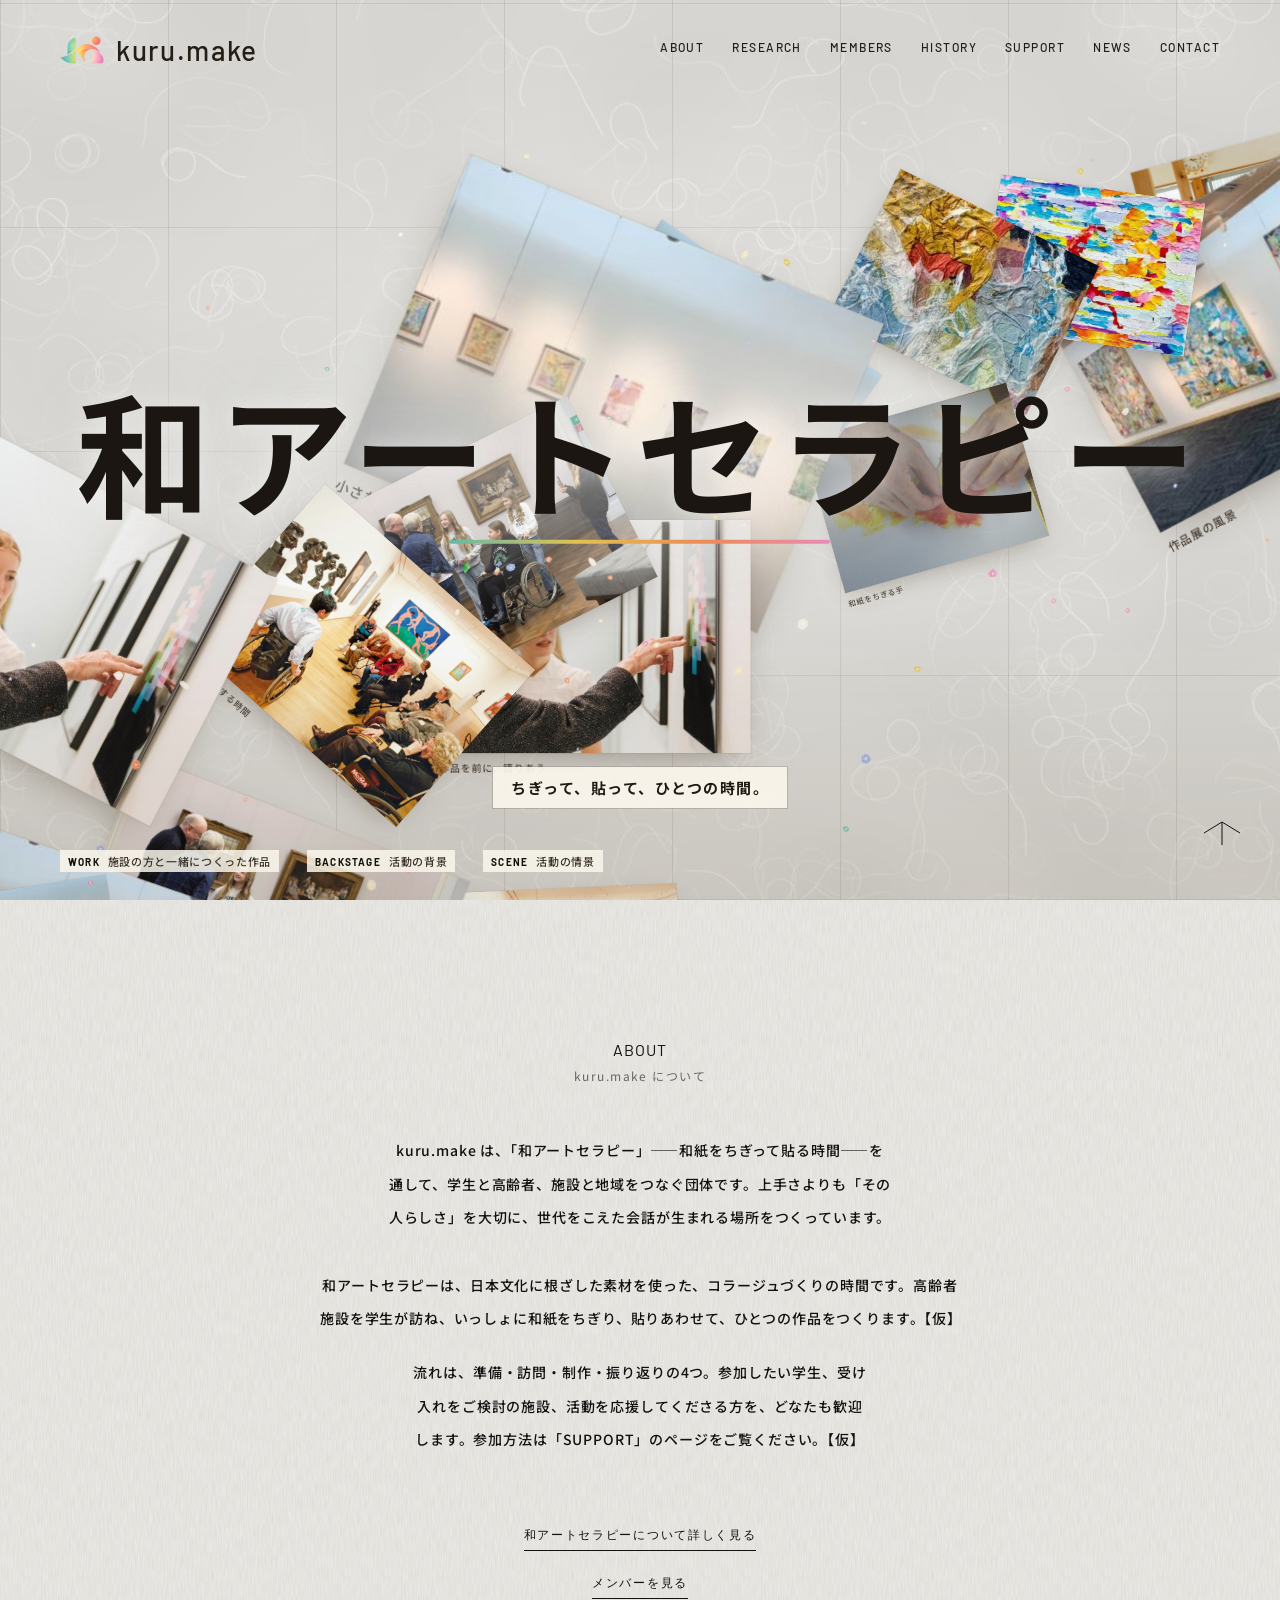
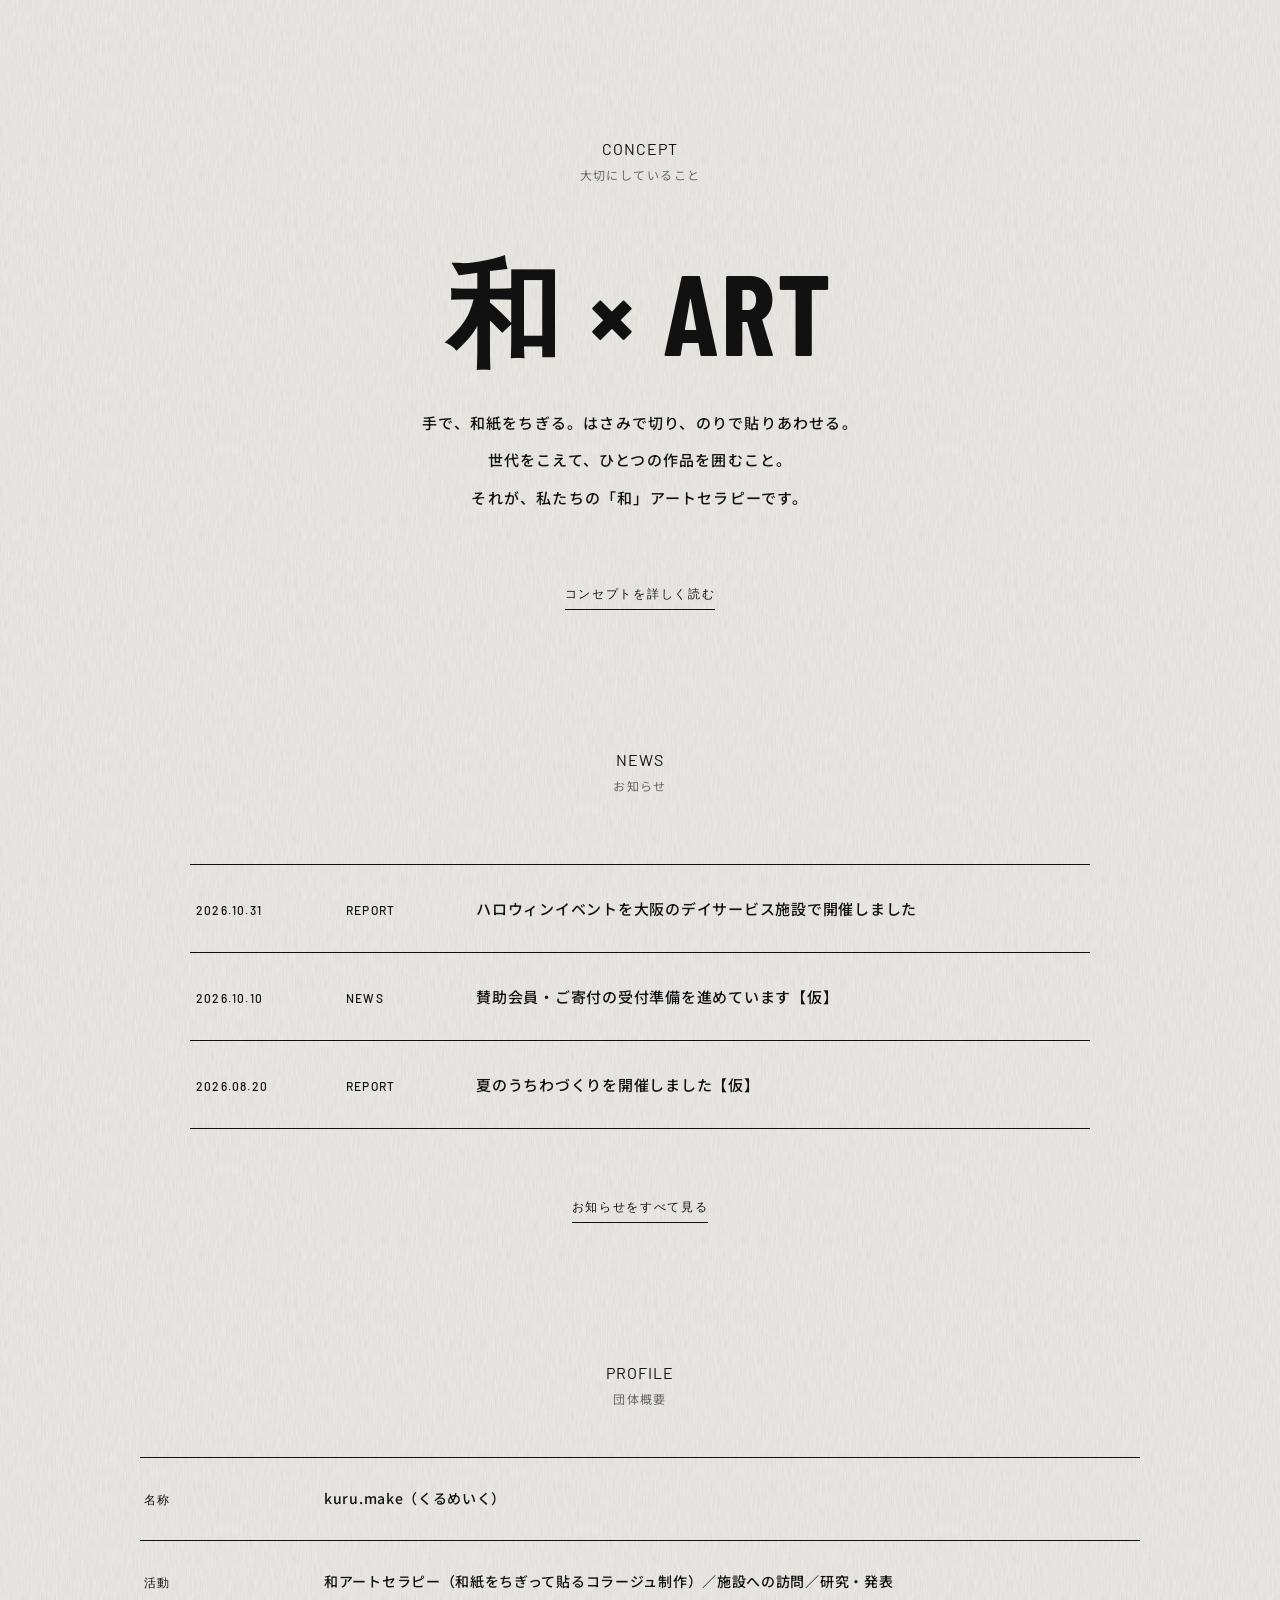
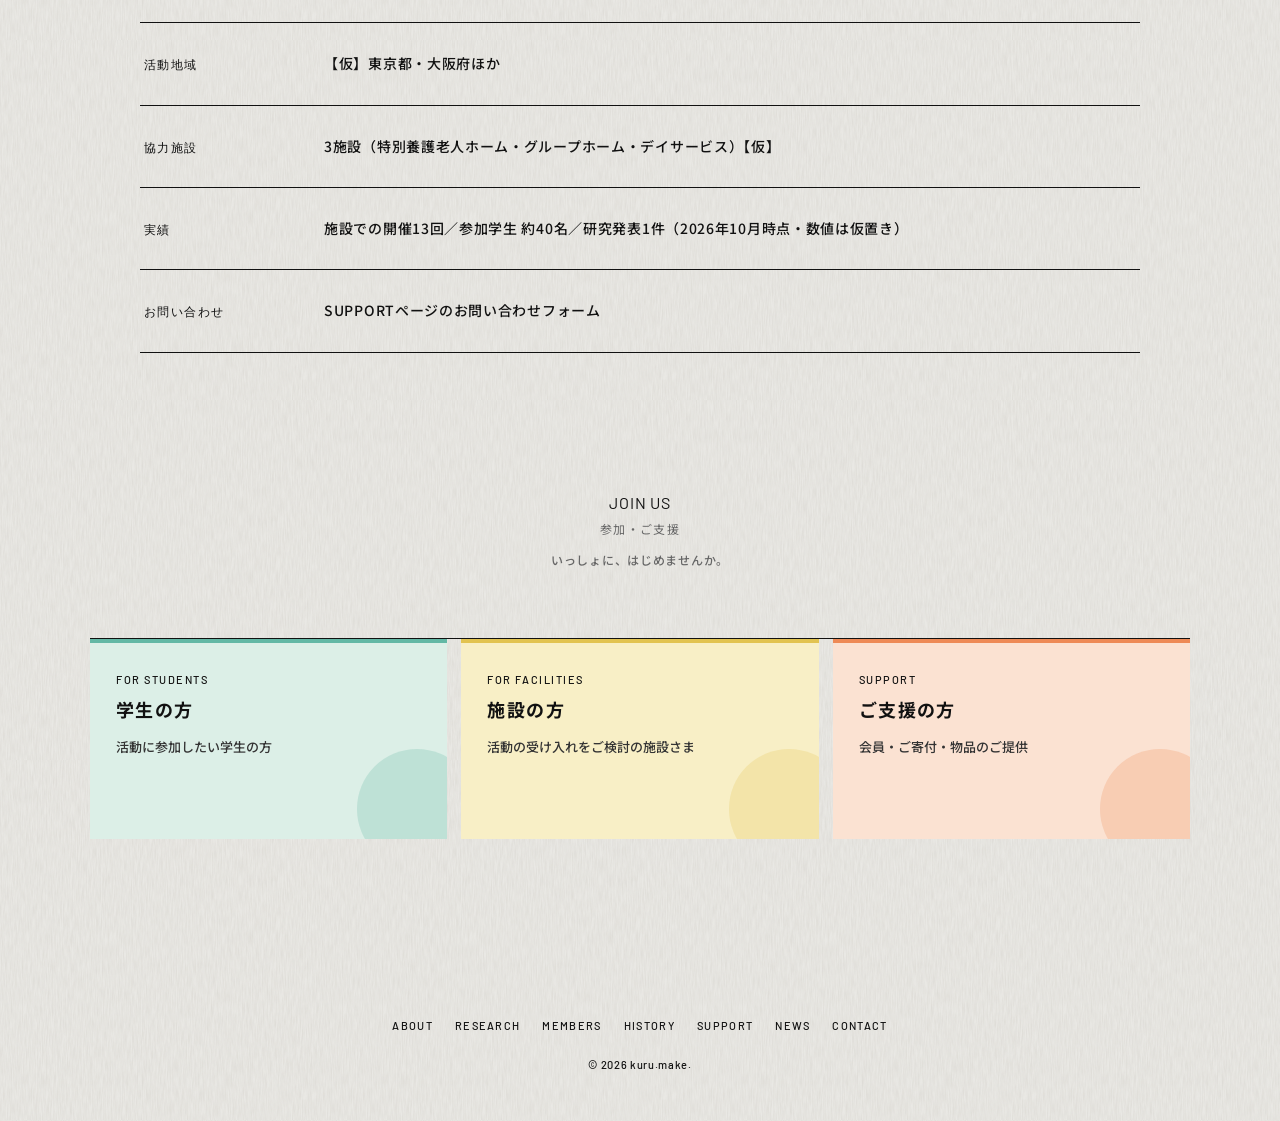
==== commit 9abf4080: "TOPの流れる部分を雲竜紙の障子風の背景に／背景・光・下線の調整／見出しの整理・ロゴ非表示ほか Co-Authored-By: Claude Sonnet 5.5 <noreply@anthropic" ====
--- a/index.html
+++ b/index.html
@@ -25,7 +25,7 @@
 <link rel="preconnect" href="https://fonts.googleapis.com">
 <link rel="preconnect" href="https://fonts.gstatic.com" crossorigin>
 <link href="https://fonts.googleapis.com/css2?family=Barlow+Condensed:wght@700&family=Noto+Sans+JP:wght@400;500;700&family=Barlow:wght@400;500;700&display=swap" rel="stylesheet">
-<link rel="stylesheet" href="about.css?v=52">
+<link rel="stylesheet" href="about.css?v=75">
 </head>
 <body data-page="top">
 
--- a/about.css
+++ b/about.css
@@ -1,6 +1,6 @@
 /* pool-inc.net/about の構成・レイアウトを参考にしたオリジナル試作（文章・画像・ロゴは流用なし） */
 :root{
-  --bg:#f5f5f5; --ink:#111; --line:#111; --mute:#666;
+  --bg:#e9e8e4; --ink:#111; --line:#111; --mute:#666;
   --en:"Barlow Condensed","Arial Narrow",sans-serif;
   --ja:"Noto Sans JP","Hiragino Sans",sans-serif;
   --lat:"Barlow","Helvetica Neue",Arial,sans-serif;
@@ -373,13 +373,13 @@
 
 /* ===== TOP：流れる写真の上でも読めるように、文字の下地をつくる ===== */
 .top:after{content:"";position:absolute;left:0;right:0;bottom:0;height:min(34vh,260px);z-index:1;pointer-events:none;
-  background:linear-gradient(180deg,rgba(245,245,245,0),rgba(245,245,245,.88) 55%,rgba(245,245,245,.96))}
+  background:linear-gradient(180deg,rgba(233,232,228,0),rgba(233,232,228,.88) 55%,rgba(233,232,228,.96))}
 .top-sub{z-index:3;left:50%;right:auto;transform:translateX(-50%);width:max-content;max-width:calc(100% - 32px);padding:8px 18px;
-  background:rgba(245,245,245,.92);box-shadow:0 0 0 1px rgba(17,17,17,.12);text-align:center;line-height:1.7}
+  background:rgba(233,232,228,.92);box-shadow:0 0 0 1px rgba(17,17,17,.12);text-align:center;line-height:1.7}
 .kinds{z-index:3}
-.kinds li{padding:3px 8px;background:rgba(245,245,245,.94)}
+.kinds li{padding:3px 8px;background:rgba(233,232,228,.94)}
 .kinds{color:#333}
-.top-mark{text-shadow:0 0 24px rgba(245,245,245,.95),0 0 8px rgba(245,245,245,.9)}
+.top-mark{text-shadow:0 0 24px rgba(233,232,228,.95),0 0 8px rgba(233,232,228,.9)}
 @media (max-width:900px){
   .top-sub{bottom:112px;font-size:12px;white-space:normal;width:auto;left:16px;right:16px;transform:none;padding:8px 12px}
   .kinds{gap:6px 6px}
@@ -459,7 +459,7 @@
 
 /* ===== ヘッダー：スクロール後は帯にして、ロゴだけ小さく。下の文字と重ならない ===== */
 .hd{transition:padding .35s,background .35s,box-shadow .35s}
-.hd.scrolled{pointer-events:auto;padding:10px 60px;background:rgba(245,245,245,.94);-webkit-backdrop-filter:blur(10px);backdrop-filter:blur(10px);box-shadow:0 1px 0 rgba(17,17,17,.12)}
+.hd.scrolled{pointer-events:auto;padding:10px 60px;background:rgba(233,232,228,.94);-webkit-backdrop-filter:blur(10px);backdrop-filter:blur(10px);box-shadow:0 1px 0 rgba(17,17,17,.12)}
 .hd.scrolled .hd-logo span{display:none}
 .hd.scrolled .hd-logo img{width:34px;height:34px}
 @media (max-width:900px){
@@ -496,7 +496,7 @@
 .mani-text h2{font-size:18px}
 
 /* ===== 装飾：背景の色・ちぎり紙の縁・和紙のにじみ ===== */
-:root{--paper:#f6f3ec}
+:root{--paper:#e9e8e4}
 body{background:var(--paper);
   background-image:
     radial-gradient(circle at 12% 18%,rgba(99,184,165,.08) 0 18%,transparent 19%),
@@ -554,7 +554,7 @@
 .off-msg,.callout,.pcard,.off-paper{box-shadow:0 8px 22px -20px rgba(17,17,17,.3)}
 
 /* トップは、装飾なし（以前の状態） */
-body[data-page=top]{background:#f5f5f5;background-image:none}
+body[data-page=top]{background:var(--bg);background-image:none}
 body[data-page=top] .ft{margin-top:0;background:none}
 body[data-page=top] .ft:before{display:none}
 body[data-page=top] .tint{background:none;margin-top:0}
@@ -589,7 +589,7 @@
 body[data-page=members] .toc a:hover{background:#fff}
 
 /* ===== NEWS：装飾なし（元の背景） ===== */
-body[data-page=news]{background:#f5f5f5;background-image:none}
+body[data-page=news]{background:var(--bg);background-image:none}
 body[data-page=news] .page-head:before{display:none}
 body[data-page=news] .ft{margin-top:0;background:none}
 body[data-page=news] .ft:before{display:none}
@@ -609,7 +609,7 @@
 .ytl{max-width:820px;margin:44px auto 0;position:relative;padding-left:0}
 .ytl:before{content:"";position:absolute;left:119px;top:8px;bottom:8px;width:1px;background:rgba(17,17,17,.2)}
 .ytl li{display:grid;grid-template-columns:100px 1fr;gap:0 40px;padding:22px 0;position:relative}
-.ytl li:before{content:"";position:absolute;left:114px;top:30px;width:11px;height:11px;border-radius:50%;background:var(--c);box-shadow:0 0 0 4px rgba(245,245,245,.9)}
+.ytl li:before{content:"";position:absolute;left:114px;top:30px;width:11px;height:11px;border-radius:50%;background:var(--c);box-shadow:0 0 0 4px rgba(233,232,228,.9)}
 .ytl-d{font:700 15px/1.9 var(--en);letter-spacing:.08em;text-align:right;padding-right:4px}
 .ytl-t{display:inline-block;margin-right:10px;padding:1px 9px;background:var(--c2);font-size:11px;letter-spacing:.1em;vertical-align:1px}
 .ytl strong{font-size:16px;letter-spacing:.05em}
@@ -641,7 +641,7 @@
 .ft:before{opacity:.45}
 .off-msg,.callout,.pcard,.off-paper{box-shadow:none}
 .msec .off-msg,.msec .off-paper,.msec .fac,.msec .stu{background:rgba(255,255,255,.5)}
-.hd.scrolled{background:rgba(245,245,245,.72)}
+.hd.scrolled{background:rgba(233,232,228,.72)}
 body:not([data-page=members]) .toc a{border-bottom-color:var(--ink)}
 
 /* コンセプト文：句読点のところで改行し、「す。」だけが残らないように */
@@ -698,10 +698,10 @@
 .hd{transition:transform .45s cubic-bezier(.2,.7,.2,1),padding .35s}
 .hd.hd-hide{transform:translateY(-130%)}
 .hd.scrolled{background:none;box-shadow:none;-webkit-backdrop-filter:none;backdrop-filter:none;padding:14px 24px;pointer-events:none}
-.hd.scrolled .hd-logo{pointer-events:auto;padding:6px;border-radius:99px;background:rgba(246,243,236,.82);-webkit-backdrop-filter:blur(10px);backdrop-filter:blur(10px);box-shadow:0 4px 16px -8px rgba(17,17,17,.4)}
+.hd.scrolled .hd-logo{pointer-events:auto;padding:6px;border-radius:99px;background:rgba(233,232,228,.82);-webkit-backdrop-filter:blur(10px);backdrop-filter:blur(10px);box-shadow:0 4px 16px -8px rgba(17,17,17,.4)}
 .hd.scrolled .hd-logo img{width:32px;height:32px}
 .hd.scrolled .hd-logo span{display:none}
-.hd.scrolled .hd-burger{pointer-events:auto;display:block;width:46px;height:46px;border-radius:50%;background:rgba(246,243,236,.82);-webkit-backdrop-filter:blur(10px);backdrop-filter:blur(10px);box-shadow:0 4px 16px -8px rgba(17,17,17,.4)}
+.hd.scrolled .hd-burger{pointer-events:auto;display:block;width:46px;height:46px;border-radius:50%;background:rgba(233,232,228,.82);-webkit-backdrop-filter:blur(10px);backdrop-filter:blur(10px);box-shadow:0 4px 16px -8px rgba(17,17,17,.4)}
 .hd.scrolled .hd-burger i{left:13px;right:13px}
 .hd.scrolled .hd-burger i:nth-child(1){top:18px}
 .hd.scrolled .hd-burger i:nth-child(2){top:27px}
@@ -788,3 +788,93 @@
 @media (min-width:901px){
   .flow{-webkit-mask-image:linear-gradient(to bottom,transparent 0,transparent 96px,#000 170px);mask-image:linear-gradient(to bottom,transparent 0,transparent 96px,#000 170px)}
 }
+
+/* 「和アートセラピー」の後ろに、和紙色のやわらかい光をしいて、文字を引き立たせる */
+.top-mark::before{content:"";position:absolute;z-index:-1;left:50%;top:50%;width:min(96%,1500px);height:300%;transform:translate(-50%,-50%);pointer-events:none;
+  background:radial-gradient(ellipse 50% 50% at 50% 50%,rgba(233,232,228,.92) 0,rgba(233,232,228,.78) 38%,rgba(233,232,228,.35) 66%,rgba(233,232,228,0) 100%)}
+.top-mark{text-shadow:0 0 18px rgba(233,232,228,.95),0 0 6px rgba(233,232,228,.9),0 0 36px rgba(233,232,228,.8)}
+@media (max-width:900px){
+  .top-mark::before{width:112%;height:420%;background:radial-gradient(ellipse 50% 50% at 50% 50%,rgba(233,232,228,.95) 0,rgba(233,232,228,.85) 42%,rgba(233,232,228,.4) 70%,rgba(233,232,228,0) 100%)}
+}
+
+/* 背景：やや暗めの薄いグレーに、和紙の繊維のような、ごく薄いテクスチャ */
+body,body[data-page=top],body[data-page=news]{background-color:var(--bg);background-image:url("data:image/svg+xml,%3Csvg xmlns='http://www.w3.org/2000/svg' width='360' height='360'%3E%3Cfilter id='f' x='0' y='0' width='100%25' height='100%25'%3E%3CfeTurbulence type='fractalNoise' baseFrequency='0.8 0.07' numOctaves='3' seed='7' result='n'/%3E%3CfeColorMatrix type='matrix' values='0 0 0 0 0.45  0 0 0 0 0.42  0 0 0 0 0.37  0 0 0 0.55 -0.12'/%3E%3C/filter%3E%3Crect width='100%25' height='100%25' filter='url%28%23f%29' opacity='.5'/%3E%3C/svg%3E");background-size:360px 360px}
+
+/* 「和アートセラピー」をさらに引き立てる：文字は真っ黒に、光は少し広く濃く、下にロゴの四季色のライン */
+.top-mark{color:#000;letter-spacing:.06em}
+.top-mark::before{background:radial-gradient(ellipse 52% 50% at 50% 50%,rgba(233,232,228,.97) 0,rgba(233,232,228,.84) 40%,rgba(233,232,228,.4) 68%,rgba(233,232,228,0) 100%)}
+
+/* ===== TOPの絵画が流れる部分だけ：薄暗い回廊（美術館）のような空間に、絵画と文字が浮かび上がる ===== */
+body[data-page=top] .top{background:
+  radial-gradient(ellipse 70% 46% at 50% -4%,rgba(255,246,225,.20),transparent 72%),
+  radial-gradient(ellipse 120% 70% at 50% 40%,#3b3935 0,#2a2927 58%,#1c1b1a 100%)}
+body[data-page=top] .top:after{content:"";position:absolute;left:0;right:0;bottom:0;height:34%;pointer-events:none;z-index:0;
+  background:linear-gradient(to top,rgba(10,10,9,.55),transparent)}
+body[data-page=top] .fl img{box-shadow:0 0 46px -6px rgba(255,244,220,.20),0 22px 46px -14px rgba(0,0,0,.85)}
+body[data-page=top] .fl figcaption{color:#a9a69e}
+body[data-page=top] .top-mark{color:#efece5;text-shadow:0 2px 16px rgba(0,0,0,.4)}
+body[data-page=top] .top-mark::before{background:radial-gradient(ellipse 52% 50% at 50% 50%,rgba(20,19,18,.62) 0,rgba(20,19,18,.42) 45%,rgba(20,19,18,0) 100%)}
+body[data-page=top] .top-sub{background:rgba(20,19,18,.72);color:#efece5;box-shadow:0 0 0 1px rgba(255,255,255,.18)}
+body[data-page=top] .kinds{color:#bdbab2}
+body[data-page=top] .kinds li{background:rgba(20,19,18,.6)}
+body[data-page=top] .kinds b{color:#efece5}
+body[data-page=top] .hd:not(.scrolled) .hd-logo,body[data-page=top] .hd:not(.scrolled) .hd-nav a{color:#f1eee8}
+body[data-page=top] .hd:not(.scrolled) .hd-nav a.is-on{border-color:#f1eee8}
+body[data-page=top] .hd:not(.scrolled) .hd-burger i{background:#f1eee8}
+body[data-page=top] .totop{mix-blend-mode:difference;color:#fff}
+body[data-page=top] .fc{opacity:.75}
+
+/* ===== TOPの空間：もう一段あかるく、障子のような（格子と和紙の）やわらかい背景に ===== */
+body[data-page=top] .top{background:
+  radial-gradient(ellipse 62% 52% at 50% 46%,rgba(255,244,224,.34),transparent 78%),
+  repeating-linear-gradient(90deg,rgba(60,44,28,.13) 0 1px,transparent 1px 150px),repeating-linear-gradient(90deg,rgba(60,44,28,.05) 0 1px,transparent 1px 50px),
+  repeating-linear-gradient(0deg,rgba(60,44,28,.12) 0 1px,transparent 1px 200px),
+  url("data:image/svg+xml,%3Csvg xmlns='http://www.w3.org/2000/svg' width='300' height='300'%3E%3Cfilter id='f' x='0' y='0' width='100%25' height='100%25'%3E%3CfeTurbulence type='fractalNoise' baseFrequency='0.9 0.08' numOctaves='3' seed='11'/%3E%3CfeColorMatrix type='matrix' values='0 0 0 0 1  0 0 0 0 0.95  0 0 0 0 0.85  0 0 0 0.5 -0.1'/%3E%3C/filter%3E%3Crect width='100%25' height='100%25' filter='url%28%23f%29' opacity='.35'/%3E%3C/svg%3E"),
+  radial-gradient(ellipse 120% 80% at 50% 38%,#b4a995 0,#9d9280 60%,#85796a 100%)}
+body[data-page=top] .top:after{background:linear-gradient(to top,rgba(50,40,30,.28),transparent)}
+
+/* 背景を和紙色に薄くしたので、文字・メニューは濃い色に切り替える */
+body[data-page=top] .top-mark{color:#1b1611;text-shadow:0 0 18px rgba(246,240,228,.55)}
+body[data-page=top] .top-mark::before{background:radial-gradient(ellipse 52% 50% at 50% 50%,rgba(238,230,214,.72) 0,rgba(238,230,214,.5) 45%,rgba(238,230,214,0) 100%)}
+body[data-page=top] .top-sub{background:rgba(242,236,224,.88);color:#1f1a14;box-shadow:0 0 0 1px rgba(60,44,28,.18)}
+body[data-page=top] .kinds{color:#3b3329}
+body[data-page=top] .kinds li{background:rgba(242,236,224,.78)}
+body[data-page=top] .kinds b{color:#16120d}
+body[data-page=top] .fl figcaption{color:#4a4136}
+body[data-page=top] .fl img{box-shadow:0 18px 40px -16px rgba(40,28,16,.55)}
+body[data-page=top] .hd:not(.scrolled) .hd-logo,body[data-page=top] .hd:not(.scrolled) .hd-nav a{color:#241e17}
+body[data-page=top] .hd:not(.scrolled) .hd-nav a.is-on{border-color:#241e17}
+body[data-page=top] .hd:not(.scrolled) .hd-burger i{background:#241e17}
+body[data-page=top] .totop{mix-blend-mode:normal;color:var(--ink)}
+
+/* ===== 高級障子（純楮100%）：白寄りの和紙に、ごく細い組子と、楮の長い繊維 ===== */
+body[data-page=top] .top{background:
+  radial-gradient(ellipse 64% 54% at 50% 46%,rgba(255,252,243,.75),transparent 78%),
+  repeating-linear-gradient(90deg,rgba(110,84,56,.20) 0 1px,transparent 1px 168px),
+  repeating-linear-gradient(90deg,rgba(110,84,56,.07) 0 1px,transparent 1px 56px),
+  repeating-linear-gradient(0deg,rgba(110,84,56,.18) 0 1px,transparent 1px 224px),
+  url("data:image/svg+xml,%3Csvg xmlns='http://www.w3.org/2000/svg' width='420' height='420'%3E%3Cfilter id='f' x='0' y='0' width='100%25' height='100%25'%3E%3CfeTurbulence type='fractalNoise' baseFrequency='0.9 0.03' numOctaves='2' seed='4'/%3E%3CfeColorMatrix type='matrix' values='0 0 0 0 0.52  0 0 0 0 0.42  0 0 0 0 0.30  5 0 0 0 -2.55'/%3E%3C/filter%3E%3Crect width='100%25' height='100%25' filter='url%28%23f%29' opacity='.15'/%3E%3C/svg%3E"),
+  url("data:image/svg+xml,%3Csvg xmlns='http://www.w3.org/2000/svg' width='360' height='360'%3E%3Cfilter id='f' x='0' y='0' width='100%25' height='100%25'%3E%3CfeTurbulence type='fractalNoise' baseFrequency='0.03 0.4' numOctaves='2' seed='9'/%3E%3CfeColorMatrix type='matrix' values='0 0 0 0 1  0 0 0 0 0.99  0 0 0 0 0.95  5 0 0 0 -2.5'/%3E%3C/filter%3E%3Crect width='100%25' height='100%25' filter='url%28%23f%29' opacity='.35'/%3E%3C/svg%3E"),
+  radial-gradient(ellipse 120% 80% at 50% 40%,#f6f1e6 0,#eee8da 62%,#e4ddcc 100%)}
+body[data-page=top] .top:after{background:linear-gradient(to top,rgba(120,100,76,.14),transparent)}
+body[data-page=top] .fl img{box-shadow:0 14px 34px -14px rgba(70,52,32,.42),0 0 0 1px rgba(110,84,56,.10)}
+body[data-page=top] .top-mark::before{background:radial-gradient(ellipse 52% 50% at 50% 50%,rgba(250,246,236,.75) 0,rgba(250,246,236,.5) 45%,rgba(250,246,236,0) 100%)}
+body[data-page=top] .top-sub{background:rgba(250,246,236,.92)}
+body[data-page=top] .kinds li{background:rgba(250,246,236,.85)}
+body[data-page=top] .fc{opacity:.9}
+
+/* ===== 雲竜紙（楮障子紙・雲竜模様入）をお手本に：白い長い繊維がふわりと漂う和紙＋ごく細い組子 ===== */
+body[data-page=top] .top{background:
+  radial-gradient(ellipse 64% 54% at 50% 46%,rgba(255,255,252,.32),transparent 78%),
+  repeating-linear-gradient(90deg,rgba(100,90,76,.15) 0 1px,transparent 1px 168px),
+  repeating-linear-gradient(0deg,rgba(100,90,76,.13) 0 1px,transparent 1px 224px),
+  url("assets/unryu.jpg?v=7") 0 0/1100px 1100px,
+  #d9d8d4}
+
+/* 「和アートセラピー」まわりの光：白と薄いグレーを混ぜた、淡いにじみ */
+body[data-page=top] .top-mark{text-shadow:0 0 22px rgba(255,255,255,.42),0 0 46px rgba(214,214,212,.36)}
+body[data-page=top] .top-mark::before{background:radial-gradient(ellipse 52% 50% at 50% 50%,rgba(255,255,255,.5) 0,rgba(236,236,234,.36) 40%,rgba(214,214,212,.16) 68%,rgba(214,214,212,0) 100%)}
+
+/* 「和アートセラピー」の下線（ロゴの四季色）を復活 */
+.top-mark::after{content:"";position:absolute;left:50%;bottom:-.2em;transform:translateX(-50%);width:min(30%,380px);height:4px;border-radius:4px;background:linear-gradient(90deg,#63b8a5,#e2c350,#ee8a56,#e98cb5)}
+@media (max-width:900px){.top-mark::after{width:44%;height:3px;bottom:-.24em}}
